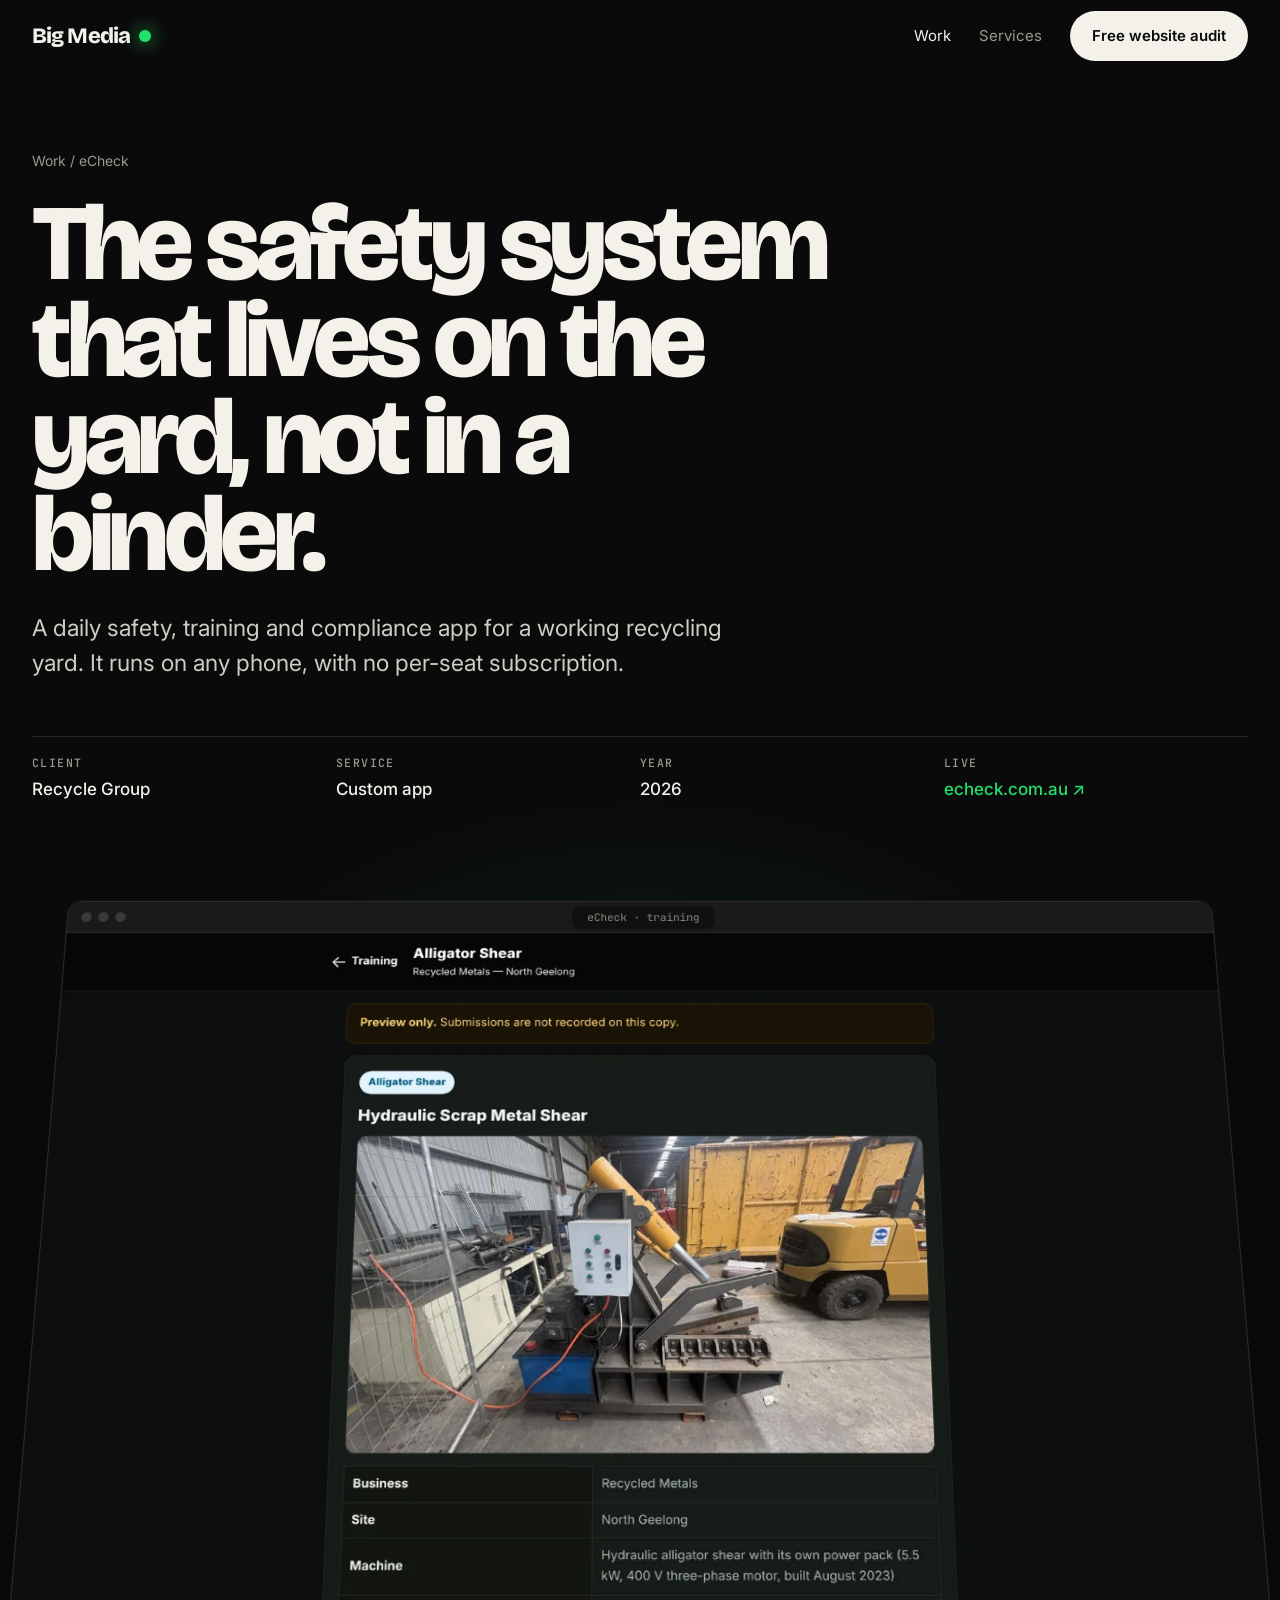
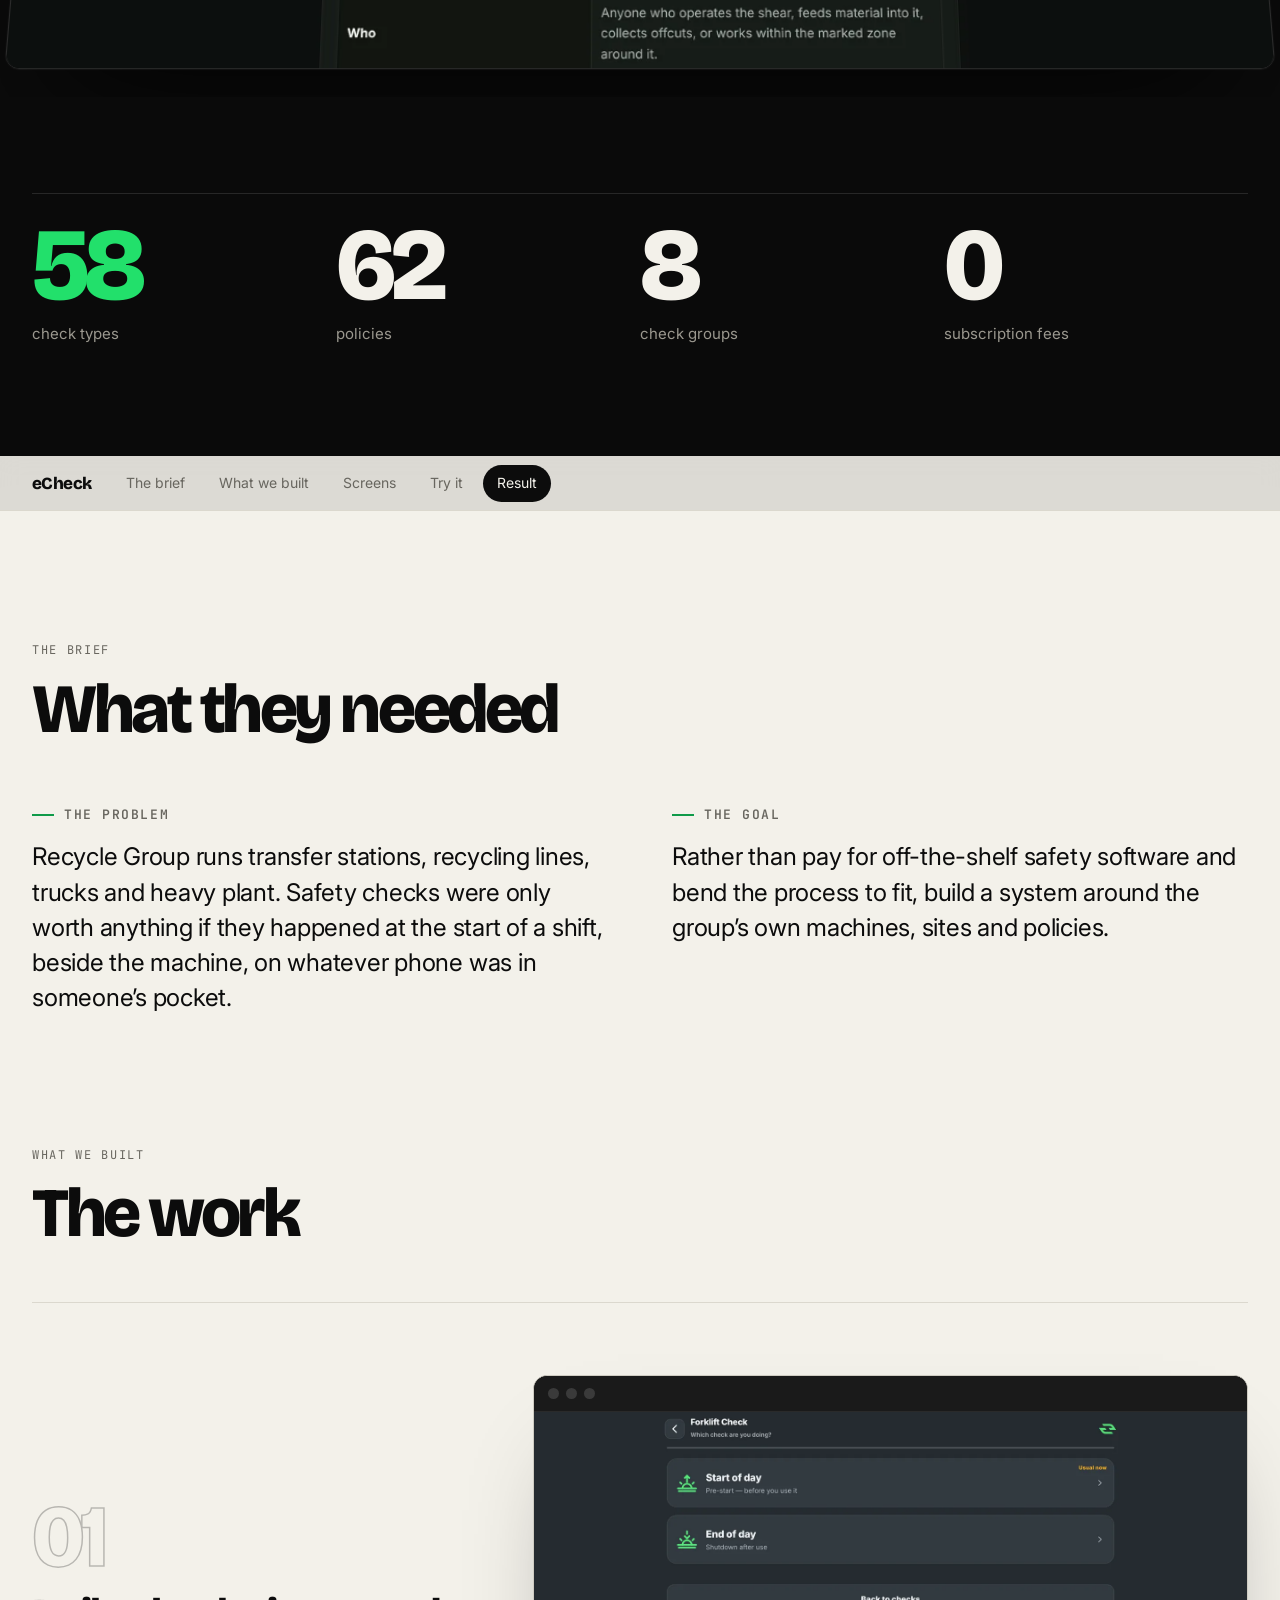
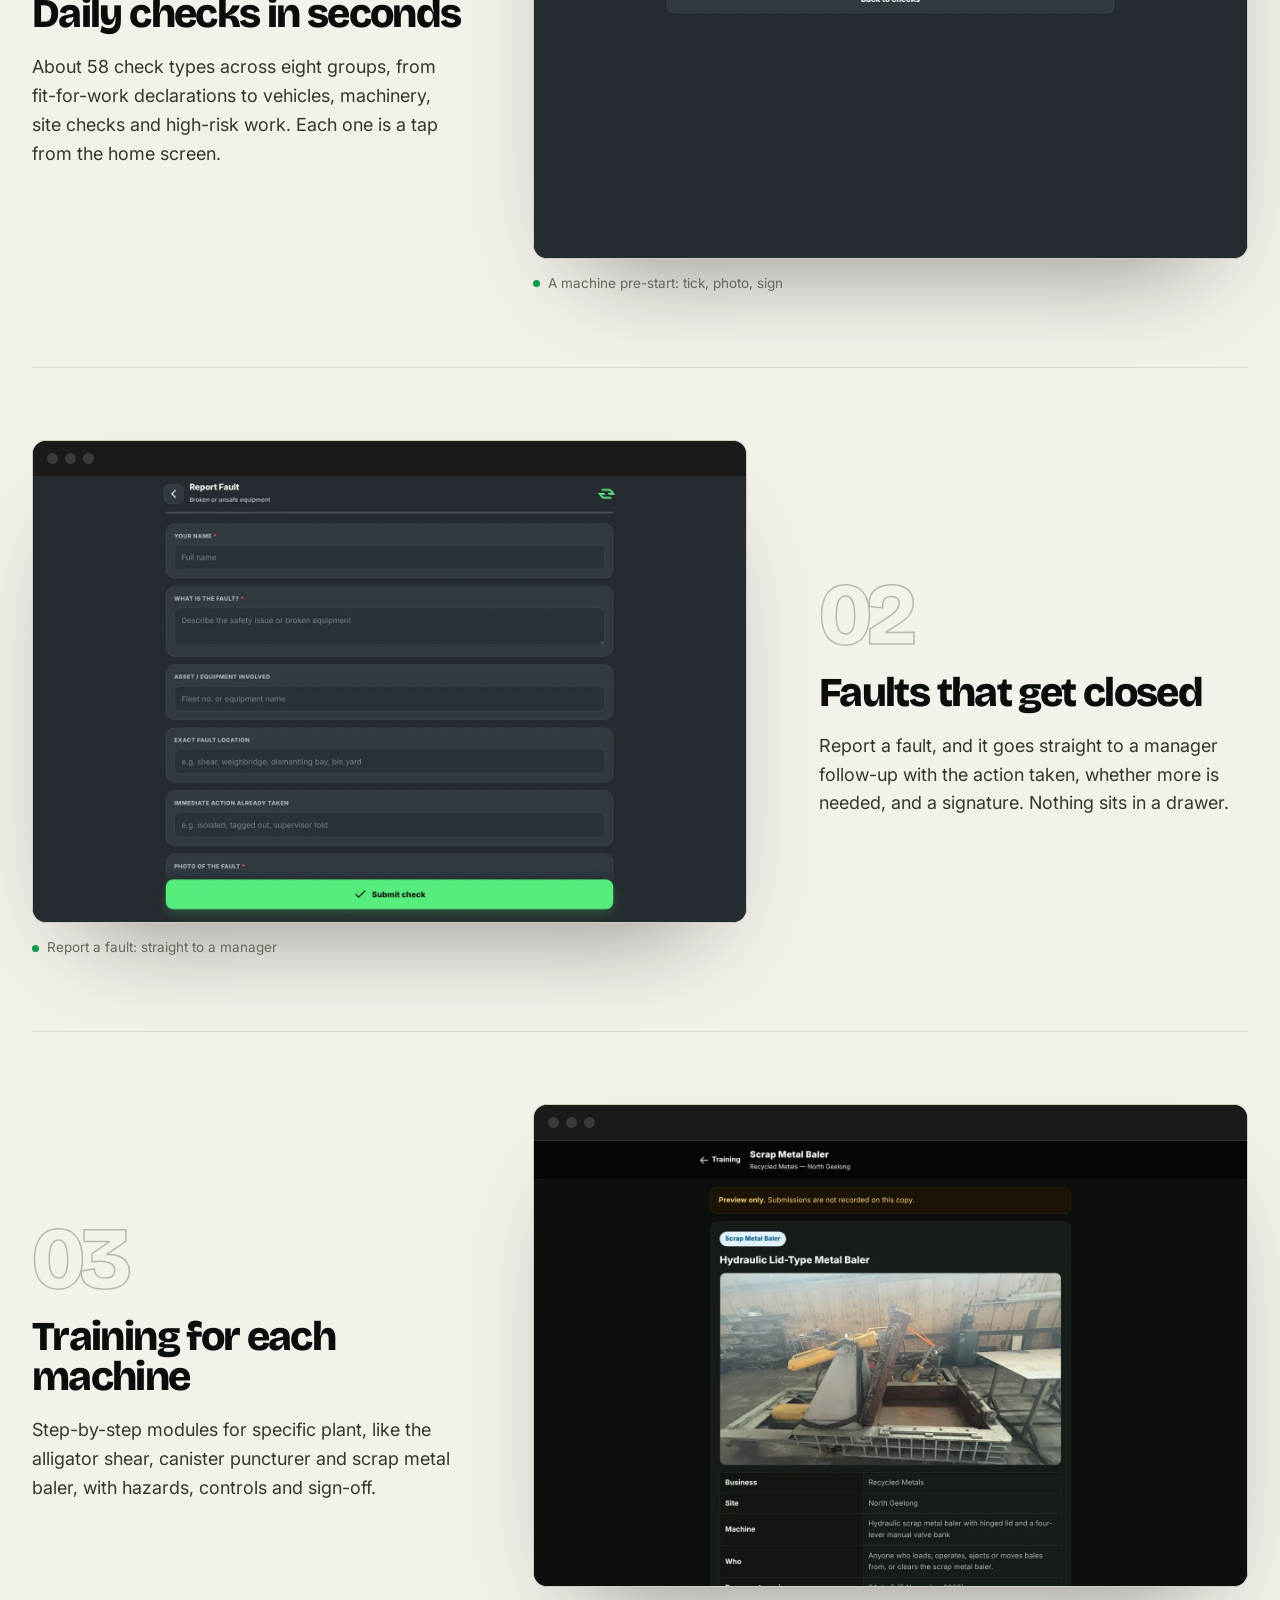
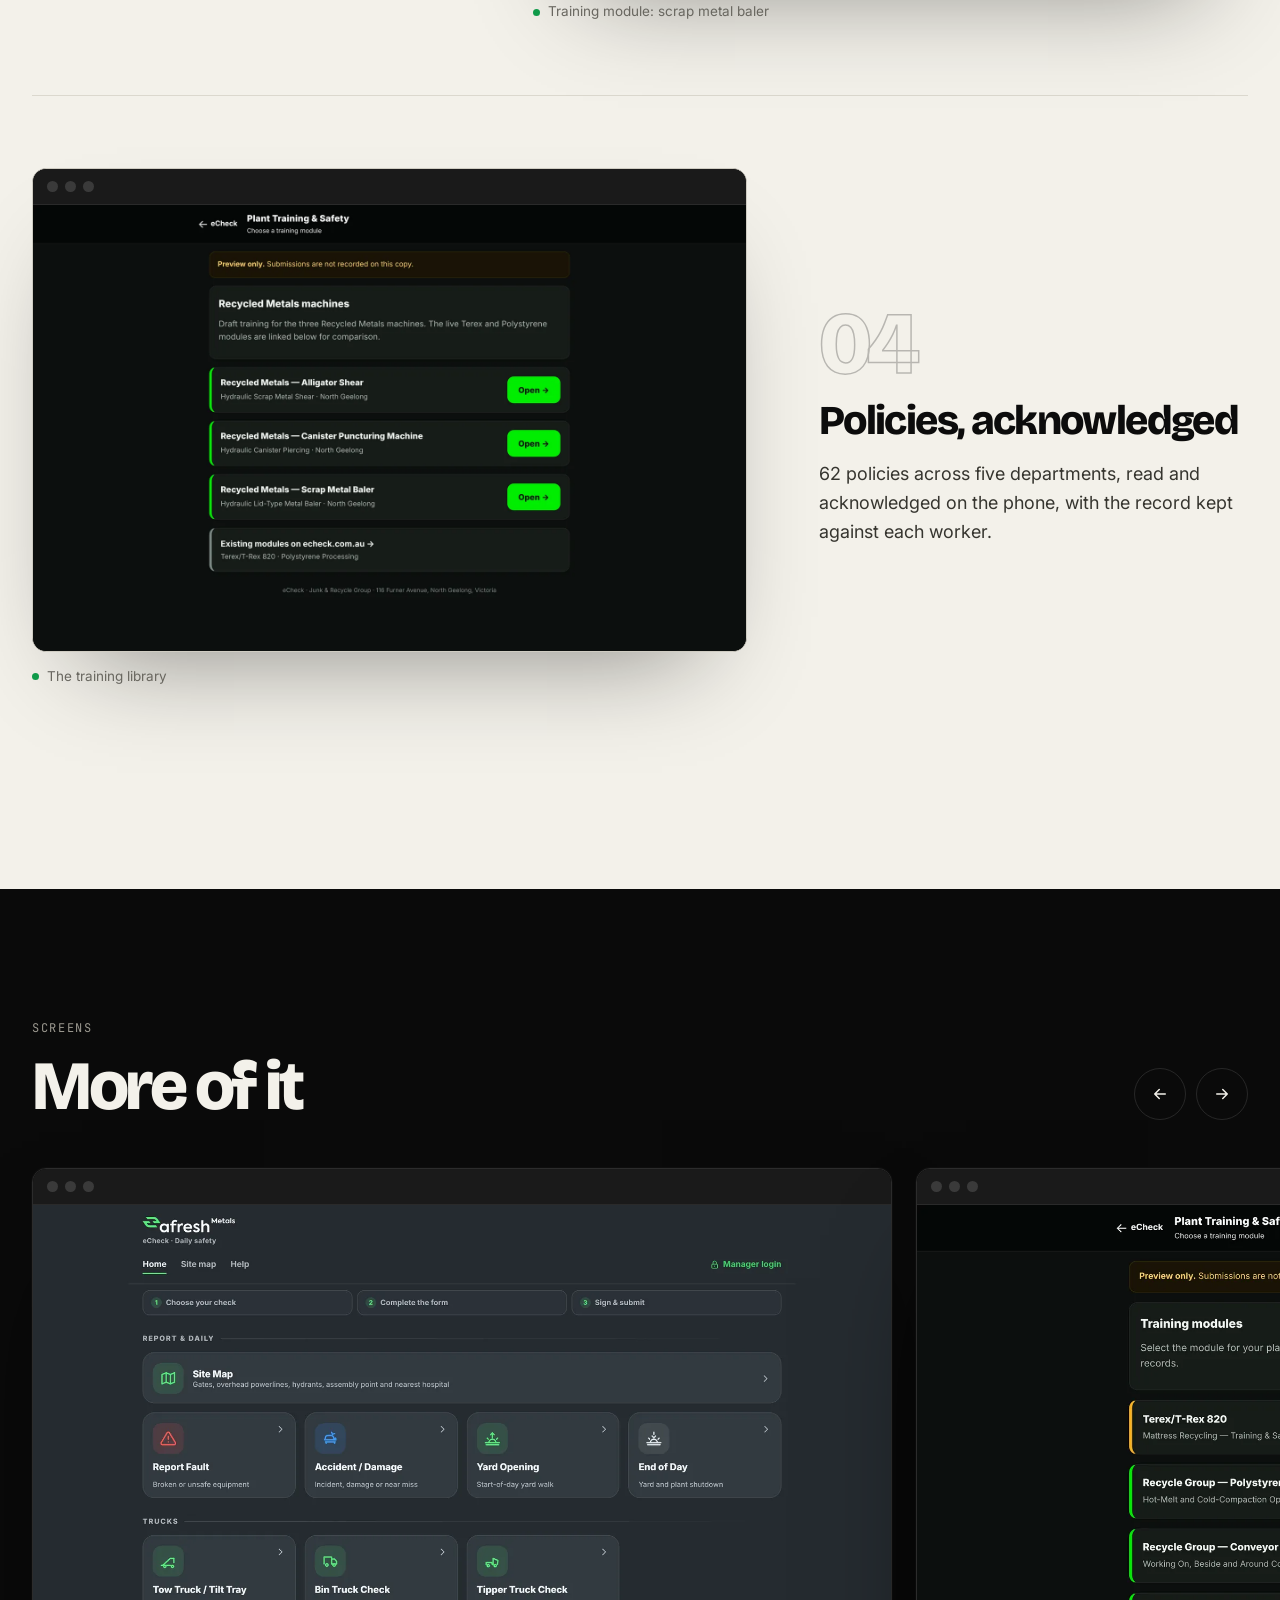
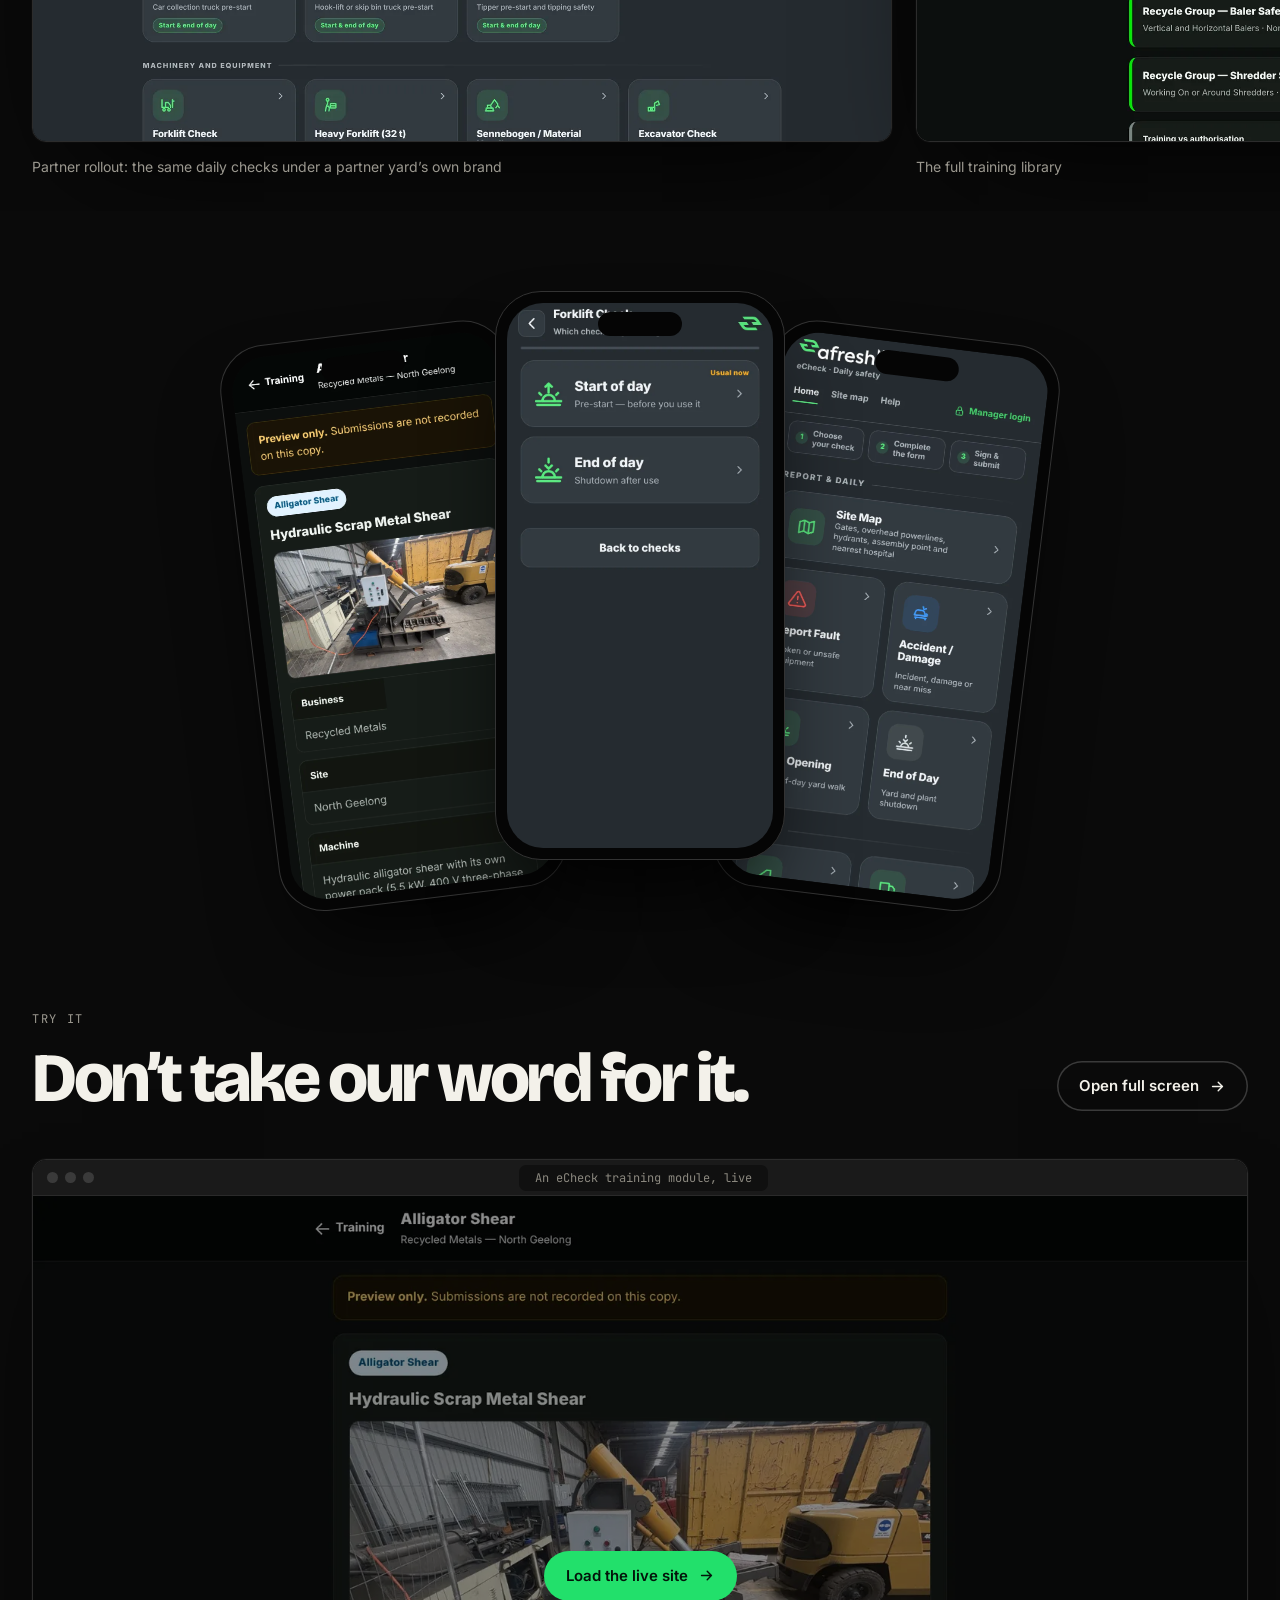
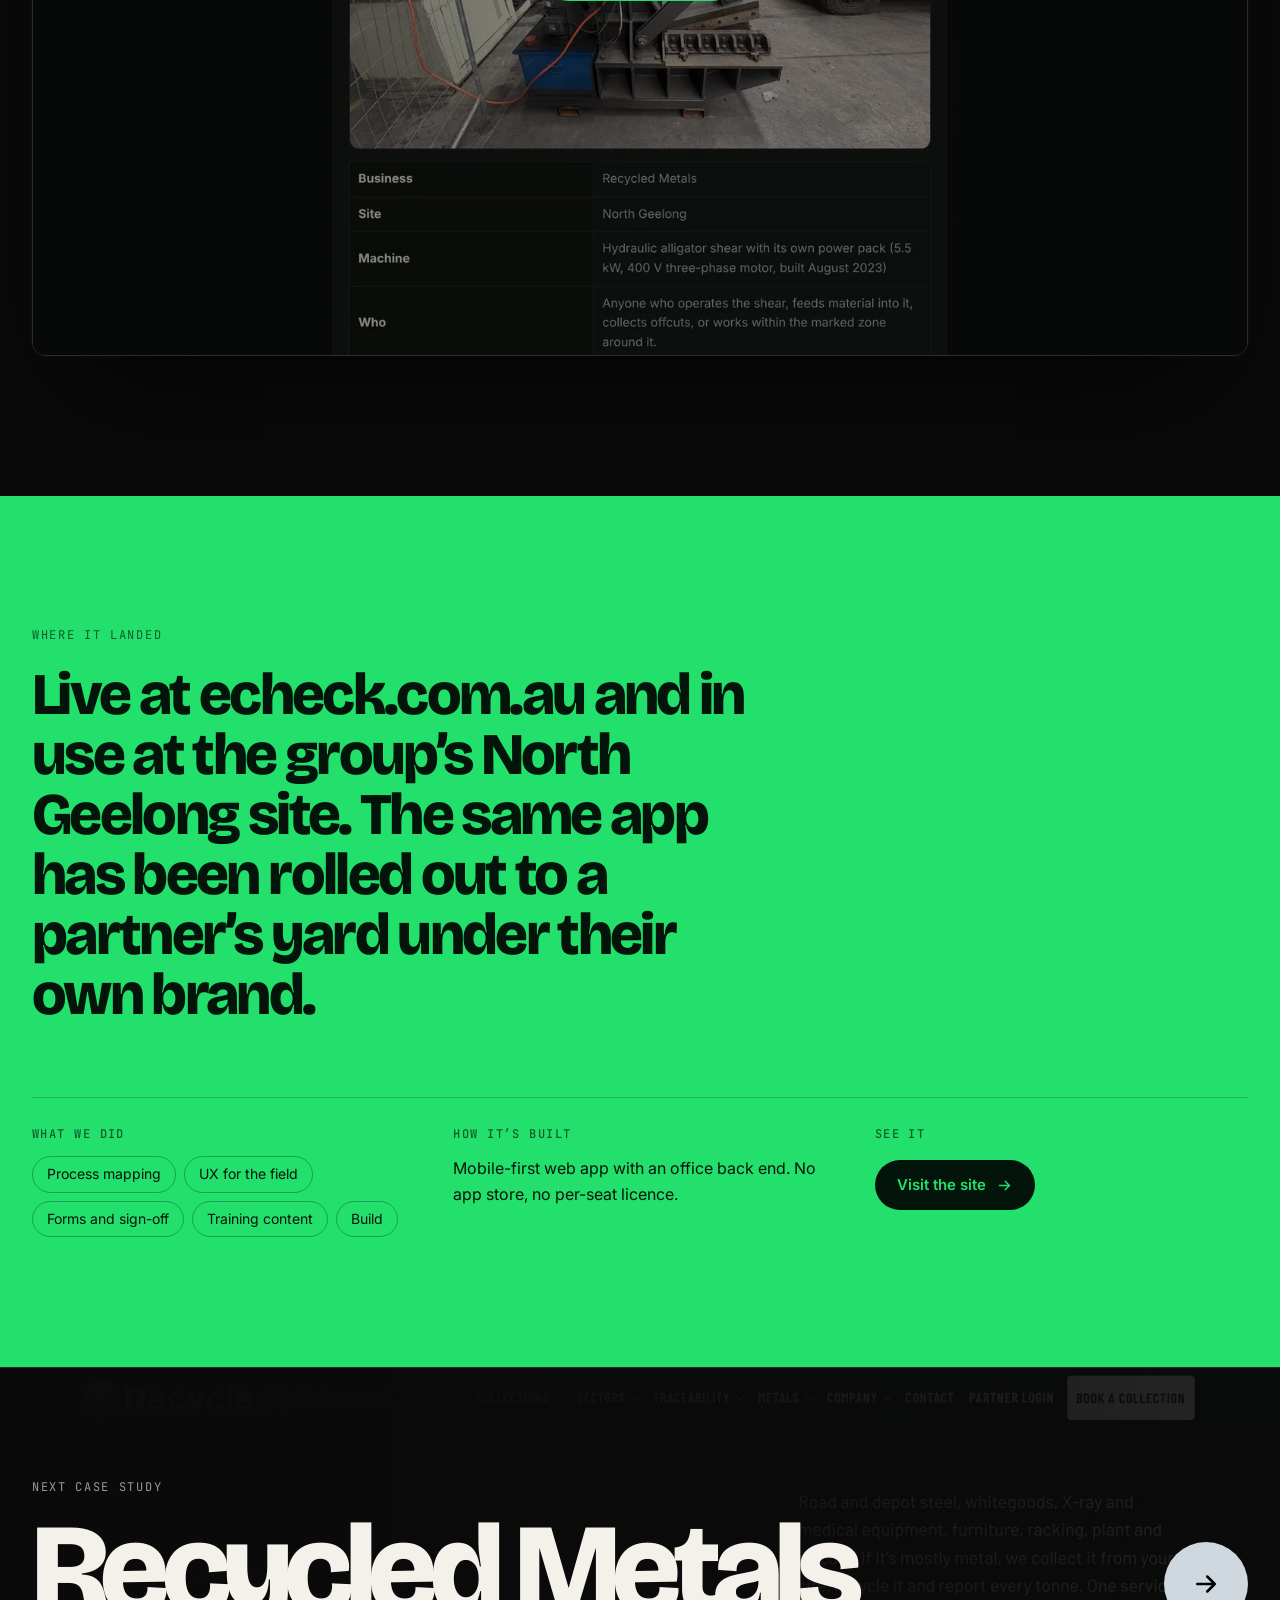
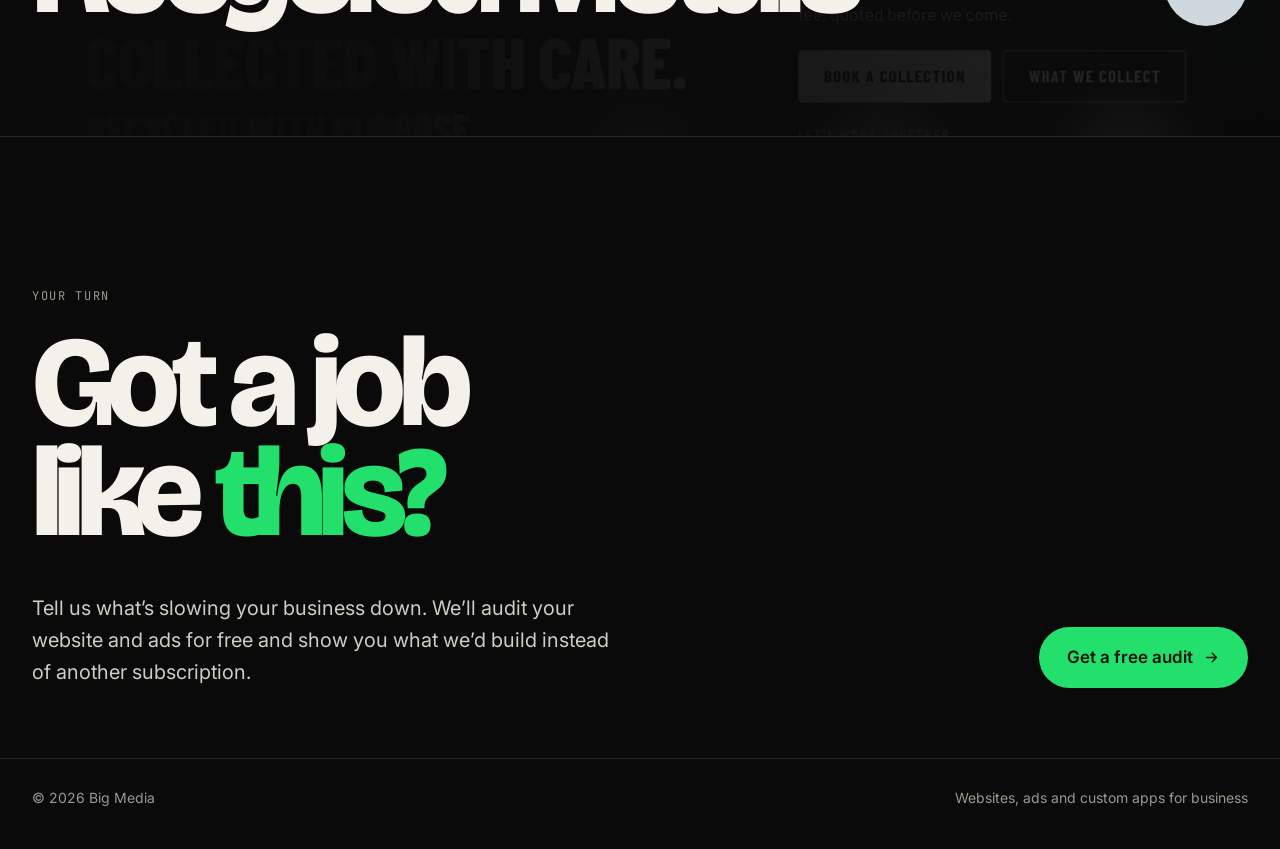
==== echeck/index.html @ c3345594 "Big Media case studies: work index and six case studies Co-Authored-By: Claude Opus 5.5 <noreply@ant" ====
<!doctype html>
<html lang="en-AU"><head>
<meta charset="utf-8"><meta name="viewport" content="width=device-width,initial-scale=1">
<title>eCheck: Safety &amp; compliance app | Big Media</title><meta name="description" content="A daily safety, training and compliance app for a working recycling yard. It runs on any phone, with no per-seat subscription.">
<meta property="og:title" content="eCheck: Safety &amp; compliance app | Big Media"><meta property="og:description" content="A daily safety, training and compliance app for a working recycling yard. It runs on any phone, with no per-seat subscription."><meta name="theme-color" content="#0a0a0a">
<link rel="preconnect" href="https://fonts.googleapis.com"><link rel="preconnect" href="https://fonts.gstatic.com" crossorigin>
<link href="https://fonts.googleapis.com/css2?family=Bricolage+Grotesque:opsz,wght@12..96,700;12..96,800&family=Inter:wght@400;500;600&family=JetBrains+Mono:wght@500&display=swap" rel="stylesheet">
<link rel="stylesheet" href="../assets/site.css">
<style>:root{--a:#22e06b;--a-ink:#03140a;--a-dark:#0f9a49}</style>
</head><body>
<div class="prog" aria-hidden="true"></div>
<header class="top"><div class="wrap">
  <a class="logo" href="../">Big Media<i></i></a>
  <nav class="nav"><a class="on" href="../">Work</a><a href="../#services">Services</a><a class="btn" href="#audit">Free website audit</a></nav>
</div></header>
<main>
<section class="c-hero"><div class="wrap">
  <div class="crumb rv"><a href="../">Work</a> / eCheck</div>
  <h1 class="rv d1">The safety system that lives on the yard, not in a binder.</h1>
  <p class="c-line rv d2">A daily safety, training and compliance app for a working recycling yard. It runs on any phone, with no per-seat subscription.</p>
  <dl class="c-meta rv d3"><div><dt>Client</dt><dd>Recycle Group</dd></div><div><dt>Service</dt><dd>Custom app</dd></div><div><dt>Year</dt><dd>2026</dd></div><div><dt>Live</dt><dd><a href="https://echeck.com.au/" target="_blank" rel="noopener">echeck.com.au ↗</a></dd></div></dl>
  <div class="stagewrap"><div class="tilt"><div class="frame" data-zoom="../img/echeck-shear.webp" data-cap="eCheck" role="button" tabindex="0"><div class="bar"><i></i><i></i><i></i><em>eCheck · training</em></div><img src="../img/echeck-shear.webp" alt="eCheck" width="1600" height="1000"></div></div></div>
</div></section>
<section class="stats"><div class="wrap"><div class="g"><div class="rv"><b class="ac"><span data-n="58">58</span></b><span>check types</span></div><div class="rv"><b class=""><span data-n="62">62</span></b><span>policies</span></div><div class="rv"><b class=""><span data-n="8">8</span></b><span>check groups</span></div><div class="rv"><b class=""><span data-n="0">0</span></b><span>subscription fees</span></div></div></div></section>
<nav class="subnav" aria-label="Sections"><div class="wrap"><span class="nm">eCheck</span><a href="#brief">The brief</a><a href="#build">What we built</a><a href="#screens">Screens</a><a href="#live">Try it</a><a href="#result">Result</a></div></nav>
<div class="light">
<section class="sec" id="brief"><div class="wrap">
  <div class="k rv">The brief</div><h2 class="h2 rv d1">What they needed</h2>
  <div class="pg"><div class="rv"><h3>The problem</h3><p>Recycle Group runs transfer stations, recycling lines, trucks and heavy plant. Safety checks were only worth anything if they happened at the start of a shift, beside the machine, on whatever phone was in someone’s pocket.</p></div><div class="rv d1"><h3>The goal</h3><p>Rather than pay for off-the-shelf safety software and bend the process to fit, build a system around the group’s own machines, sites and policies.</p></div></div>
</div></section>
<section class="sec tight" id="build"><div class="wrap">
  <div class="k rv">What we built</div><h2 class="h2 rv d1" style="margin-bottom:56px">The work</h2>
  <article class="feat"><div class="ft rv"><div class="num">01</div><h3>Daily checks in seconds</h3><p>About 58 check types across eight groups, from fit-for-work declarations to vehicles, machinery, site checks and high-risk work. Each one is a tap from the home screen.</p></div>
<figure class="rv d1"><div class="frame" data-zoom="../img/echeck-form.webp" data-cap="A machine pre-start: tick, photo, sign" role="button" tabindex="0"><div class="bar"><i></i><i></i><i></i></div><img src="../img/echeck-form.webp" alt="A machine pre-start: tick, photo, sign" width="1600" height="1000" loading=lazy decoding=async></div><figcaption>A machine pre-start: tick, photo, sign</figcaption></figure></article><article class="feat"><div class="ft rv"><div class="num">02</div><h3>Faults that get closed</h3><p>Report a fault, and it goes straight to a manager follow-up with the action taken, whether more is needed, and a signature. Nothing sits in a drawer.</p></div>
<figure class="rv d1"><div class="frame" data-zoom="../img/echeck-fault.webp" data-cap="Report a fault: straight to a manager" role="button" tabindex="0"><div class="bar"><i></i><i></i><i></i></div><img src="../img/echeck-fault.webp" alt="Report a fault: straight to a manager" width="1600" height="1000" loading=lazy decoding=async></div><figcaption>Report a fault: straight to a manager</figcaption></figure></article><article class="feat"><div class="ft rv"><div class="num">03</div><h3>Training for each machine</h3><p>Step-by-step modules for specific plant, like the alligator shear, canister puncturer and scrap metal baler, with hazards, controls and sign-off.</p></div>
<figure class="rv d1"><div class="frame" data-zoom="../img/echeck-baler.webp" data-cap="Training module: scrap metal baler" role="button" tabindex="0"><div class="bar"><i></i><i></i><i></i></div><img src="../img/echeck-baler.webp" alt="Training module: scrap metal baler" width="1600" height="1000" loading=lazy decoding=async></div><figcaption>Training module: scrap metal baler</figcaption></figure></article><article class="feat"><div class="ft rv"><div class="num">04</div><h3>Policies, acknowledged</h3><p>62 policies across five departments, read and acknowledged on the phone, with the record kept against each worker.</p></div>
<figure class="rv d1"><div class="frame" data-zoom="../img/echeck-modules.webp" data-cap="The training library" role="button" tabindex="0"><div class="bar"><i></i><i></i><i></i></div><img src="../img/echeck-modules.webp" alt="The training library" width="1600" height="1000" loading=lazy decoding=async></div><figcaption>The training library</figcaption></figure></article>
</div></section>
</div>
<section class="gal" id="screens"><div class="wrap galhead"><div><div class="k rv">Screens</div><h2 class="h2 rv d1">More of it</h2></div>
<div class="arrows rv"><button type="button" data-d="-1" aria-label="Scroll back"><svg viewBox="0 0 24 24" fill="none" stroke="currentColor" stroke-width="2" stroke-linecap="round" stroke-linejoin="round"><path d="M19 12H5M11 6l-6 6 6 6"/></svg></button><button type="button" data-d="1" aria-label="Scroll forward"><svg viewBox="0 0 24 24" fill="none" stroke="currentColor" stroke-width="2" stroke-linecap="round" stroke-linejoin="round"><path d="M5 12h14M13 6l6 6-6 6"/></svg></button></div></div>
<div class="strip"><figure><div class="frame" data-zoom="../img/echeck-hero.webp" data-cap="Partner rollout: the same daily checks under a partner yard’s own brand" role="button" tabindex="0"><div class="bar"><i></i><i></i><i></i></div><img src="../img/echeck-hero.webp" alt="Partner rollout: the same daily checks under a partner yard’s own brand" width="1600" height="1000" loading=lazy decoding=async></div><figcaption>Partner rollout: the same daily checks under a partner yard’s own brand</figcaption></figure><figure><div class="frame" data-zoom="../img/echeck-training.webp" data-cap="The full training library" role="button" tabindex="0"><div class="bar"><i></i><i></i><i></i></div><img src="../img/echeck-training.webp" alt="The full training library" width="1600" height="1000" loading=lazy decoding=async></div><figcaption>The full training library</figcaption></figure></div>
<div class="wrap"><div class="phones"><div class="phone rv d0"><img src="../img/echeck-m3.webp" alt="eCheck on a phone" loading="lazy" width="390" height="800"></div><div class="phone rv d1"><img src="../img/echeck-m2.webp" alt="eCheck on a phone" loading="lazy" width="390" height="800"></div><div class="phone rv d2"><img src="../img/echeck-m1.webp" alt="eCheck on a phone" loading="lazy" width="390" height="800"></div></div></div></section>

<section class="live" id="live"><div class="wrap">
<div class="row2"><div><div class="k rv">Try it</div><h2 class="h2 rv d1">Don’t take our word for it.</h2></div>
<a class="btn line rv" href="https://rm-echeck-shear-baler-2611.netlify.app/training/alligator-shear/" target="_blank" rel="noopener">Open full screen <svg viewBox="0 0 24 24" fill="none" stroke="currentColor" stroke-width="2" stroke-linecap="round" stroke-linejoin="round"><path d="M5 12h14M13 6l6 6-6 6"/></svg></a></div>
<div class="frame rv d1"><div class="bar"><i></i><i></i><i></i><em>An eCheck training module, live</em></div>
<div class="vp" style="background-image:url(../img/echeck-shear.webp)"><iframe title="An eCheck training module, live" data-src="https://rm-echeck-shear-baler-2611.netlify.app/training/alligator-shear/" loading="lazy"></iframe>
<div class="cover"><button class="btn acc" type="button">Load the live site <svg viewBox="0 0 24 24" fill="none" stroke="currentColor" stroke-width="2" stroke-linecap="round" stroke-linejoin="round"><path d="M5 12h14M13 6l6 6-6 6"/></svg></button></div></div></div>
</div></section>
<section class="result" id="result"><div class="wrap">
  <div class="k rv">Where it landed</div>
  <p class="big rv d1">Live at echeck.com.au and in use at the group’s North Geelong site. The same app has been rolled out to a partner’s yard under their own brand.</p>
  <div class="cols rv d2"><div><h4>What we did</h4><ul><li>Process mapping</li><li>UX for the field</li><li>Forms and sign-off</li><li>Training content</li><li>Build</li></ul></div>
  <div><h4>How it’s built</h4><p>Mobile-first web app with an office back end. No app store, no per-seat licence.</p></div><div><h4>See it</h4><a class="btn" href="https://echeck.com.au/" target="_blank" rel="noopener">Visit the site <svg viewBox="0 0 24 24" fill="none" stroke="currentColor" stroke-width="2" stroke-linecap="round" stroke-linejoin="round"><path d="M5 12h14M13 6l6 6-6 6"/></svg></a></div></div>
</div></section>
<a class="next" href="../recycled-metals/" style="--na:#cfd8df"><img src="../img/metals-hero.webp" alt="" loading="lazy">
<div class="wrap"><div><div class="k">Next case study</div><strong>Recycled Metals</strong></div><span class="ar"><svg viewBox="0 0 24 24" fill="none" stroke="currentColor" stroke-width="2" stroke-linecap="round" stroke-linejoin="round"><path d="M5 12h14M13 6l6 6-6 6"/></svg></span></div></a>
</main><section class="cta" id="audit"><div class="wrap">
  <div class="k rv">Your turn</div>
  <h2 class="rv d1">Got a job<br>like <em>this?</em></h2>
  <div class="row3 rv d2"><p>Tell us what’s slowing your business down. We’ll audit your website and ads for free and show you what we’d build instead of another subscription.</p>
  <a class="btn acc" href="#contact">Get a free audit <svg viewBox="0 0 24 24" fill="none" stroke="currentColor" stroke-width="2" stroke-linecap="round" stroke-linejoin="round"><path d="M5 12h14M13 6l6 6-6 6"/></svg></a></div>
</div></section>
<footer class="foot"><div class="wrap"><span>© 2026 Big Media</span><span>Websites, ads and custom apps for business</span></div></footer>
<div class="lb" role="dialog" aria-modal="true" aria-label="Screenshot"><img alt=""><div class="cap"></div><button class="x" aria-label="Close"><svg viewBox="0 0 24 24" fill="none" stroke="currentColor" stroke-width="2" stroke-linecap="round"><path d="M6 6l12 12M18 6L6 18"/></svg></button><button class="pv" aria-label="Previous"><svg viewBox="0 0 24 24" fill="none" stroke="currentColor" stroke-width="2" stroke-linecap="round" stroke-linejoin="round"><path d="M19 12H5M11 6l-6 6 6 6"/></svg></button><button class="nx" aria-label="Next"><svg viewBox="0 0 24 24" fill="none" stroke="currentColor" stroke-width="2" stroke-linecap="round" stroke-linejoin="round"><path d="M5 12h14M13 6l6 6-6 6"/></svg></button></div>
<script src="../assets/site.js" defer></script>
</body></html>
---- assets/site.css ----
/* Big Media: case studies. Brand tokens up top; each case study sets --a (its accent) and --a-ink. */
:root{
  --black:#0a0a0a; --char:#121212; --char2:#191919; --line-d:#272727; --white:#f3f1ea; --muted-d:#9b988f;
  --paper:#f3f1ea; --paper2:#fbfaf6; --ink:#0c0c0c; --ink2:#36352f; --muted:#68665f; --line:#dbd8ce;
  --a:#f3f1ea; --a-ink:#0a0a0a;
  --display:"Bricolage Grotesque","Inter",system-ui,sans-serif; --body:"Inter",system-ui,sans-serif; --mono:"JetBrains Mono",ui-monospace,monospace;
  --wrap:1320px; --r:20px; --ease:cubic-bezier(.2,.7,.1,1);
}
*{box-sizing:border-box}
html{-webkit-text-size-adjust:100%;scroll-behavior:smooth}
body{margin:0;background:var(--black);color:var(--white);font:17px/1.6 var(--body);-webkit-font-smoothing:antialiased;overflow-x:hidden}
img{display:block;max-width:100%;height:auto}
a{color:inherit}
button{font:inherit;color:inherit;cursor:pointer}
::selection{background:var(--a);color:var(--a-ink)}
:focus-visible{outline:2px solid var(--a);outline-offset:3px;border-radius:4px}
.wrap{max-width:var(--wrap);margin:0 auto;padding:0 32px}
@media(max-width:700px){.wrap{padding:0 16px}}
.mono{font-family:var(--mono)}
.k{font-family:var(--mono);font-size:12px;letter-spacing:.14em;text-transform:uppercase;color:var(--muted-d)}
.light .k{color:var(--muted)}
.k b{color:var(--a);font-weight:500}
.light{background:var(--paper);color:var(--ink)}

/* reveal */
.rv{opacity:0;transform:translateY(28px);transition:opacity .9s var(--ease),transform .9s var(--ease)}
.rv.in{opacity:1;transform:none}
.rv.d1{transition-delay:.08s}.rv.d2{transition-delay:.16s}.rv.d3{transition-delay:.24s}
@media(prefers-reduced-motion:reduce){.rv{opacity:1;transform:none;transition:none}html{scroll-behavior:auto}}

/* header */
.top{position:fixed;inset:0 0 auto 0;z-index:40;transition:background .3s,border-color .3s;border-bottom:1px solid transparent}
.top.solid{background:rgba(10,10,10,.82);backdrop-filter:blur(14px);border-color:var(--line-d)}
.top .wrap{display:flex;align-items:center;gap:28px;height:72px}
.logo{font:800 22px/1 var(--display);letter-spacing:-.04em;text-decoration:none;display:flex;align-items:center;gap:9px}
.logo i{width:12px;height:12px;border-radius:50%;background:var(--a);box-shadow:0 0 18px var(--a)}
.nav{margin-left:auto;display:flex;gap:28px;align-items:center;font-size:15px}
.nav a{text-decoration:none;color:var(--muted-d);transition:color .2s}
.nav a:hover,.nav a.on{color:var(--white)}
.btn{display:inline-flex;align-items:center;gap:10px;background:var(--white);color:var(--black)!important;text-decoration:none;font-weight:600;font-size:15px;padding:13px 22px;border-radius:999px;white-space:nowrap;transition:transform .25s var(--ease),background .25s;border:0}
.btn:hover{transform:translateY(-2px)}
.btn svg{width:17px;height:17px;transition:transform .25s var(--ease)}
.btn:hover svg{transform:translateX(3px)}
.btn.acc{background:var(--a);color:var(--a-ink)!important}
.btn.line{background:transparent;color:var(--white)!important;box-shadow:inset 0 0 0 1.5px #3a3a3a}
.light .btn.line{color:var(--ink)!important;box-shadow:inset 0 0 0 1.5px var(--ink)}
@media(max-width:760px){.nav a:not(.btn){display:none}.nav .btn{padding:10px 16px;font-size:14px}}
.prog{position:fixed;left:0;top:0;height:3px;width:0;background:var(--a);z-index:50;box-shadow:0 0 12px var(--a)}

/* ============ INDEX ============ */
.ix-hero{padding:170px 0 60px;position:relative;overflow:hidden}
.ix-hero::before{content:"";position:absolute;inset:-20% -10% auto auto;width:900px;height:900px;background:radial-gradient(closest-side,rgba(255,255,255,.07),transparent);pointer-events:none}
.ix-hero h1{font:800 clamp(64px,13vw,210px)/.86 var(--display);letter-spacing:-.055em;margin:26px 0 0}
.ix-hero h1 span{display:block}
.ix-hero h1 em{font-style:normal;color:transparent;-webkit-text-stroke:2px var(--white)}
.ix-sub{display:grid;grid-template-columns:1.1fr 1fr;gap:48px;align-items:end;margin-top:56px}
.ix-sub p{font-size:22px;line-height:1.5;color:#cfccc3;margin:0;max-width:560px}
.agg{display:grid;grid-template-columns:repeat(4,1fr);gap:0;border-top:1px solid var(--line-d)}
.agg div{padding:18px 12px 0 0}
.agg b{display:block;font:800 clamp(34px,4vw,56px)/1 var(--display);letter-spacing:-.04em}
.agg span{font-size:13px;color:var(--muted-d)}
@media(max-width:900px){.ix-sub{grid-template-columns:1fr}.agg{grid-template-columns:1fr 1fr}.agg div{padding-bottom:14px}}

.marq{border-block:1px solid var(--line-d);overflow:hidden;padding:22px 0;margin-top:72px}
.marq .tr{display:flex;gap:56px;width:max-content;animation:mq 38s linear infinite}
.marq span{font:800 clamp(30px,4vw,56px)/1 var(--display);letter-spacing:-.04em;white-space:nowrap;display:flex;align-items:center;gap:56px}
.marq span::after{content:"";width:14px;height:14px;border-radius:50%;background:currentColor;opacity:.5}
@keyframes mq{to{transform:translateX(-50%)}}
@media(prefers-reduced-motion:reduce){.marq .tr{animation:none}}

.filters{display:flex;gap:10px;flex-wrap:wrap;padding:72px 0 24px;align-items:center}
.filters .k{margin-right:8px}
.chip{background:transparent;border:1px solid var(--line-d);color:var(--muted-d);border-radius:999px;padding:9px 18px;font-size:14px;transition:all .2s}
.chip:hover{color:var(--white);border-color:#444}
.chip[aria-pressed=true]{background:var(--white);color:var(--black);border-color:var(--white)}

.rows{border-top:1px solid var(--line-d);margin-bottom:120px}
.row{display:grid;grid-template-columns:70px 1.4fr 1fr 1fr 48px;gap:24px;align-items:center;padding:34px 0;border-bottom:1px solid var(--line-d);text-decoration:none;position:relative;transition:padding .4s var(--ease)}
.row .n{font:500 13px var(--mono);color:var(--muted-d)}
.row h2{font:800 clamp(38px,5.6vw,84px)/.95 var(--display);letter-spacing:-.045em;margin:0;transition:color .3s,transform .4s var(--ease)}
.row .sv{font-size:15px;color:#cfccc3}
.row .kk{font-size:14px;color:var(--muted-d)}
.row .ar{width:48px;height:48px;border-radius:50%;border:1px solid var(--line-d);display:grid;place-items:center;transition:all .3s var(--ease)}
.row .ar svg{width:18px;height:18px}
.row:hover h2{color:var(--c);transform:translateX(12px)}
.row:hover .ar{background:var(--c);border-color:var(--c);color:#000;transform:rotate(-45deg)}
.row .th{display:none}
.row.hide{display:none}
@media(max-width:900px){.row{grid-template-columns:1fr 48px;gap:10px 16px;padding:26px 0}.row .n{grid-column:1/-1}.row .sv,.row .kk{grid-column:1}.row .ar{display:none}
  .row .th{display:block;grid-column:1/-1;order:-1;border-radius:14px;overflow:hidden;aspect-ratio:16/10;background:var(--char)}.row .th img{width:100%;height:100%;object-fit:cover;object-position:top}}
.peek{position:fixed;left:0;top:0;width:440px;aspect-ratio:16/10;border-radius:14px;overflow:hidden;pointer-events:none;z-index:30;opacity:0;transform:translate(-50%,-50%) scale(.85) rotate(-2deg);transition:opacity .25s,transform .35s var(--ease);box-shadow:0 40px 80px -20px rgba(0,0,0,.8);border:1px solid #333}
.peek.on{opacity:1;transform:translate(-50%,-50%) scale(1) rotate(-2deg)}
.peek img{width:100%;height:100%;object-fit:cover;object-position:top}
@media(hover:none),(max-width:900px){.peek{display:none}}

/* ============ CASE ============ */
.c-hero{padding:150px 0 0;position:relative;overflow:hidden}
.c-hero::before{content:"";position:absolute;left:50%;top:38%;width:1400px;height:1000px;transform:translateX(-50%);background:radial-gradient(closest-side,color-mix(in srgb,var(--a) 26%,transparent),transparent 70%);pointer-events:none;opacity:.55}
.crumb{font-size:14px;color:var(--muted-d);position:relative}
.crumb a{text-decoration:none} .crumb a:hover{color:var(--white)}
.c-hero h1{font:800 clamp(48px,8.4vw,132px)/.9 var(--display);letter-spacing:-.05em;margin:24px 0 28px;max-width:13ch;position:relative}
.c-line{font-size:clamp(19px,1.8vw,23px);line-height:1.5;color:#cfccc3;max-width:720px;margin:0;position:relative}
.c-meta{display:grid;grid-template-columns:repeat(4,1fr);margin-top:56px;border-top:1px solid var(--line-d);position:relative}
.c-meta div{padding:18px 16px 0 0}
.c-meta dt{font:500 11.5px var(--mono);letter-spacing:.12em;text-transform:uppercase;color:var(--muted-d)}
.c-meta dd{margin:6px 0 0;font-weight:500}
.c-meta a{color:var(--a);text-decoration:none} .c-meta a:hover{text-decoration:underline}
@media(max-width:760px){.c-meta{grid-template-columns:1fr 1fr}}
.stagewrap{perspective:1800px;padding:80px 0 0;position:relative}
.tilt{transform-origin:50% 0;transform:rotateX(14deg) scale(.94);transition:transform .2s linear;will-change:transform}
@media(prefers-reduced-motion:reduce){.tilt{transform:none!important}}

.frame{border-radius:14px;overflow:hidden;background:#000;border:1px solid #2c2c2c;box-shadow:0 60px 120px -50px rgba(0,0,0,.95),0 0 0 1px rgba(255,255,255,.02)}
.frame .bar{height:36px;background:#1a1a1a;display:flex;align-items:center;gap:7px;padding:0 14px;border-bottom:1px solid #2a2a2a}
.frame .bar i{width:11px;height:11px;border-radius:50%;background:#3a3a3a}
.frame .bar em{margin:0 auto;font:12px var(--mono);color:#8b887f;font-style:normal;background:#101010;border-radius:7px;padding:5px 16px;transform:translateX(-24px)}
@media(max-width:640px){.frame .bar em{display:none}.frame .bar{height:26px}.frame .bar i{width:8px;height:8px}}
.light .frame{border-color:#cfccc2;box-shadow:0 50px 100px -50px rgba(0,0,0,.45)}

.stats{padding:96px 0 110px}
.stats .g{display:grid;grid-template-columns:repeat(4,1fr)}
.stats .g div{padding:26px 24px 0 0;border-top:1px solid var(--line-d)}
.stats b{display:block;font:800 clamp(56px,8vw,128px)/.9 var(--display);letter-spacing:-.06em;color:var(--white)}
.stats b.ac{color:var(--a)}
.stats .g>div>span{font-size:15px;color:var(--muted-d);display:block;margin-top:10px}
@media(max-width:760px){.stats .g{grid-template-columns:1fr 1fr;row-gap:26px}.stats{padding:64px 0 72px}}

.subnav{position:sticky;top:72px;z-index:20;background:rgba(243,241,234,.9);backdrop-filter:blur(12px);border-bottom:1px solid var(--line)}
.subnav .wrap{display:flex;gap:6px;overflow-x:auto;scrollbar-width:none;height:54px;align-items:center}
.subnav .wrap::-webkit-scrollbar{display:none}
.subnav a{font-size:14px;color:var(--muted);text-decoration:none;padding:7px 14px;border-radius:999px;white-space:nowrap;transition:all .2s}
.subnav a.on{background:var(--ink);color:var(--paper)}
.subnav .nm{font:800 17px var(--display);letter-spacing:-.03em;color:var(--ink);margin-right:14px;white-space:nowrap}

.sec{padding:130px 0}
.sec.tight{padding-top:0}
@media(max-width:760px){.sec{padding:80px 0}}
.h2{font:800 clamp(40px,5.4vw,80px)/.95 var(--display);letter-spacing:-.05em;margin:16px 0 0}
.pg{display:grid;grid-template-columns:repeat(2,1fr);gap:64px;margin-top:64px}
.pg h3{font:600 13px var(--mono);letter-spacing:.12em;text-transform:uppercase;color:var(--muted);margin:0 0 16px;display:flex;align-items:center;gap:10px}
.pg h3::before{content:"";width:22px;height:2px;background:var(--a-dark,var(--ink))}
.pg p{font-size:clamp(20px,1.9vw,26px);line-height:1.45;margin:0;color:var(--ink);letter-spacing:-.01em}
@media(max-width:860px){.pg{grid-template-columns:1fr;gap:36px;margin-top:40px}}

.feat{display:grid;grid-template-columns:.9fr 1.5fr;gap:72px;align-items:center;padding:72px 0;border-top:1px solid var(--line)}
.feat:nth-child(even){grid-template-columns:1.5fr .9fr}
.feat:nth-child(even) .ft{order:2}
.feat .num{font:800 88px/.8 var(--display);letter-spacing:-.06em;color:transparent;-webkit-text-stroke:1.5px var(--ink);opacity:.25}
.feat h3{font:800 clamp(30px,3.2vw,46px)/1 var(--display);letter-spacing:-.04em;margin:22px 0 18px}
.feat p{font-size:18px;color:var(--ink2);margin:0;max-width:44ch}
.feat figcaption{font-size:13.5px;color:var(--muted);margin-top:14px;display:flex;align-items:center;gap:8px}
.feat figcaption::before{content:"";width:7px;height:7px;border-radius:50%;background:var(--a-dark,var(--ink))}
.feat figure{margin:0}
.feat .frame{cursor:zoom-in;transition:transform .5s var(--ease)}
.feat .frame:hover{transform:translateY(-6px)}
@media(max-width:900px){.feat,.feat:nth-child(even){grid-template-columns:1fr;gap:28px;padding:48px 0}.feat:nth-child(even) .ft{order:0}.feat .num{font-size:60px}}

.gal{padding:130px 0 0}
.strip{display:flex;gap:24px;overflow-x:auto;scroll-snap-type:x mandatory;padding:48px 32px 32px;scrollbar-width:thin;scrollbar-color:#333 transparent;cursor:grab}
.strip.drag{cursor:grabbing;scroll-snap-type:none}
.strip figure{flex:0 0 min(860px,82vw);scroll-snap-align:center;margin:0}
.strip figcaption{font-size:14px;color:var(--muted-d);margin-top:14px}
.strip .frame{cursor:zoom-in}
.galhead{display:flex;justify-content:space-between;align-items:end;gap:24px;flex-wrap:wrap}
.arrows{display:flex;gap:10px}
.arrows button{width:52px;height:52px;border-radius:50%;background:transparent;border:1px solid var(--line-d);display:grid;place-items:center;transition:all .2s}
.arrows button:hover{background:var(--white);color:var(--black)}
.arrows svg{width:18px;height:18px}

.phones{display:flex;justify-content:center;align-items:flex-end;gap:0;padding:90px 0 140px}
.phone{width:290px;border-radius:46px;padding:11px;background:#050505;border:1px solid #333;box-shadow:0 50px 90px -30px rgba(0,0,0,.95);position:relative}
.phone::before{content:"";position:absolute;top:20px;left:50%;width:84px;height:24px;border-radius:20px;background:#050505;transform:translateX(-50%);z-index:2}
.phone img{border-radius:36px;aspect-ratio:390/800;object-fit:cover;object-position:top;width:100%}
.phone:nth-child(1){transform:translateX(40px) rotate(-7deg) translateY(30px)}
.phone:nth-child(2){z-index:2;transform:translateY(-10px)}
.phone:nth-child(3){transform:translateX(-40px) rotate(7deg) translateY(30px)}
@media(max-width:860px){.phones{padding:56px 0 90px}.phone{width:44vw;border-radius:30px;padding:7px}.phone img{border-radius:24px}.phone::before{width:40px;height:12px;top:13px}.phone:nth-child(3){display:none}.phone:nth-child(1){transform:translateX(12px) rotate(-5deg) translateY(16px)}.phone:nth-child(2){transform:translateX(-12px)}}

.tl{padding:0 0 130px}
.tl ol{list-style:none;margin:56px 0 0;padding:0;display:grid;grid-auto-flow:column;grid-auto-columns:1fr;gap:0;position:relative}
.tl ol::before{content:"";position:absolute;left:0;right:0;top:9px;height:2px;background:var(--line-d)}
.tl li{position:relative;padding:40px 24px 0 0}
.tl li::before{content:"";position:absolute;top:2px;left:0;width:16px;height:16px;border-radius:50%;background:var(--black);border:2px solid var(--a)}
.tl li:last-child::before{background:var(--a);box-shadow:0 0 16px var(--a)}
.tl b{display:block;font:800 26px/1 var(--display);letter-spacing:-.03em}
.tl span{display:block;color:#cfccc3;font-size:15px;margin-top:10px;max-width:24ch}
@media(max-width:860px){.tl ol{grid-auto-flow:row;gap:0}.tl ol::before{left:7px;right:auto;top:0;bottom:0;width:2px;height:auto}.tl li{padding:0 0 32px 44px}.tl li::before{top:4px}}

.live{padding:0 0 140px}
.live .frame{margin-top:48px}
.live .vp{position:relative;width:100%;aspect-ratio:16/10;background:#0e0e0e center top/cover no-repeat;overflow:hidden}
.live iframe:not([src]){visibility:hidden}
.live iframe{position:absolute;left:0;top:0;width:1440px;height:900px;border:0;transform-origin:0 0;background:#fff}
.live .cover{position:absolute;inset:0;display:grid;place-items:center;background:rgba(0,0,0,.45);transition:opacity .3s}
.live .cover.off{opacity:0;pointer-events:none}
.live .row2{display:flex;justify-content:space-between;gap:16px;flex-wrap:wrap;align-items:end}
@media(max-width:700px){.live .vp{aspect-ratio:9/14}}

.result{background:var(--a);color:var(--a-ink);padding:130px 0}
.result .k{color:color-mix(in srgb,var(--a-ink) 65%,transparent)}
.result .big{font:800 clamp(34px,4.6vw,68px)/1.02 var(--display);letter-spacing:-.045em;margin:20px 0 0;max-width:20ch}
.result .cols{display:grid;grid-template-columns:repeat(3,1fr);gap:48px;margin-top:72px;border-top:1px solid color-mix(in srgb,var(--a-ink) 22%,transparent);padding-top:28px}
.result h4{font:500 12px var(--mono);letter-spacing:.12em;text-transform:uppercase;margin:0 0 14px;opacity:.65}
.result ul{list-style:none;margin:0;padding:0;display:flex;flex-wrap:wrap;gap:8px}
.result li{border:1px solid color-mix(in srgb,var(--a-ink) 30%,transparent);border-radius:999px;padding:6px 14px;font-size:14px}
.result p{margin:0;font-size:16px}
.result .btn{background:var(--a-ink);color:var(--a)!important;margin-top:4px}
@media(max-width:860px){.result{padding:80px 0}.result .cols{grid-template-columns:1fr;gap:32px;margin-top:48px}}

.next{display:block;position:relative;overflow:hidden;text-decoration:none;background:var(--black);border-top:1px solid var(--line-d)}
.next img{position:absolute;inset:0;width:100%;height:100%;object-fit:cover;object-position:top;opacity:.22;transform:scale(1.04);transition:transform 1.2s var(--ease),opacity .6s}
.next::after{content:"";position:absolute;inset:0;background:linear-gradient(90deg,rgba(10,10,10,.95) 30%,rgba(10,10,10,.4))}
.next .wrap{position:relative;z-index:1;padding-top:110px;padding-bottom:110px;display:flex;justify-content:space-between;align-items:end;gap:24px}
.next strong{display:block;font:800 clamp(60px,10vw,160px)/.86 var(--display);letter-spacing:-.06em;margin-top:18px;transition:color .4s}
.next:hover img{transform:scale(1);opacity:.4}
.next:hover strong{color:var(--na)}
.next .ar{width:84px;height:84px;border-radius:50%;background:var(--na);color:#000;display:grid;place-items:center;flex:none;transition:transform .4s var(--ease)}
.next:hover .ar{transform:rotate(-45deg)}
.next .ar svg{width:30px;height:30px}
@media(max-width:700px){.next .ar{width:56px;height:56px}.next .wrap{padding-top:72px;padding-bottom:72px}}

.cta{padding:150px 0 70px;text-align:left;border-top:1px solid var(--line-d)}
.cta h2{font:800 clamp(56px,10vw,170px)/.86 var(--display);letter-spacing:-.06em;margin:22px 0 0}
.cta h2 em{font-style:normal;color:var(--a)}
.cta .row3{display:flex;justify-content:space-between;align-items:end;gap:32px;flex-wrap:wrap;margin-top:44px}
.cta p{font-size:20px;color:#cfccc3;max-width:46ch;margin:0}
.cta .btn{font-size:17px;padding:17px 28px}
.foot{padding:0 0 40px;color:var(--muted-d);font-size:14px}
.foot .wrap{display:flex;justify-content:space-between;gap:16px;flex-wrap:wrap;border-top:1px solid var(--line-d);padding-top:28px}

/* lightbox */
.lb{position:fixed;inset:0;z-index:60;background:rgba(5,5,5,.94);display:none;align-items:center;justify-content:center;padding:4vw}
.lb.on{display:flex}
.lb img{max-width:100%;max-height:86vh;border-radius:10px;box-shadow:0 40px 100px rgba(0,0,0,.8)}
.lb .cap{position:absolute;bottom:22px;left:0;right:0;text-align:center;color:var(--muted-d);font-size:14px}
.lb button{position:absolute;background:rgba(255,255,255,.08);border:0;border-radius:50%;width:52px;height:52px;display:grid;place-items:center;color:#fff}
.lb .x{top:20px;right:20px}.lb .pv{left:20px;top:50%;transform:translateY(-50%)}.lb .nx{right:20px;top:50%;transform:translateY(-50%)}
.lb svg{width:20px;height:20px}

/* index reel */
.reel{overflow:hidden;padding:56px 0 0}
.reel .tr{display:flex;gap:22px;width:max-content;animation:mq 70s linear infinite reverse}
.reel img{width:520px;aspect-ratio:16/10;object-fit:cover;object-position:top;border-radius:14px;border:1px solid #262626}
@media(max-width:700px){.reel img{width:300px}}
@media(prefers-reduced-motion:reduce){.reel .tr{animation:none}}
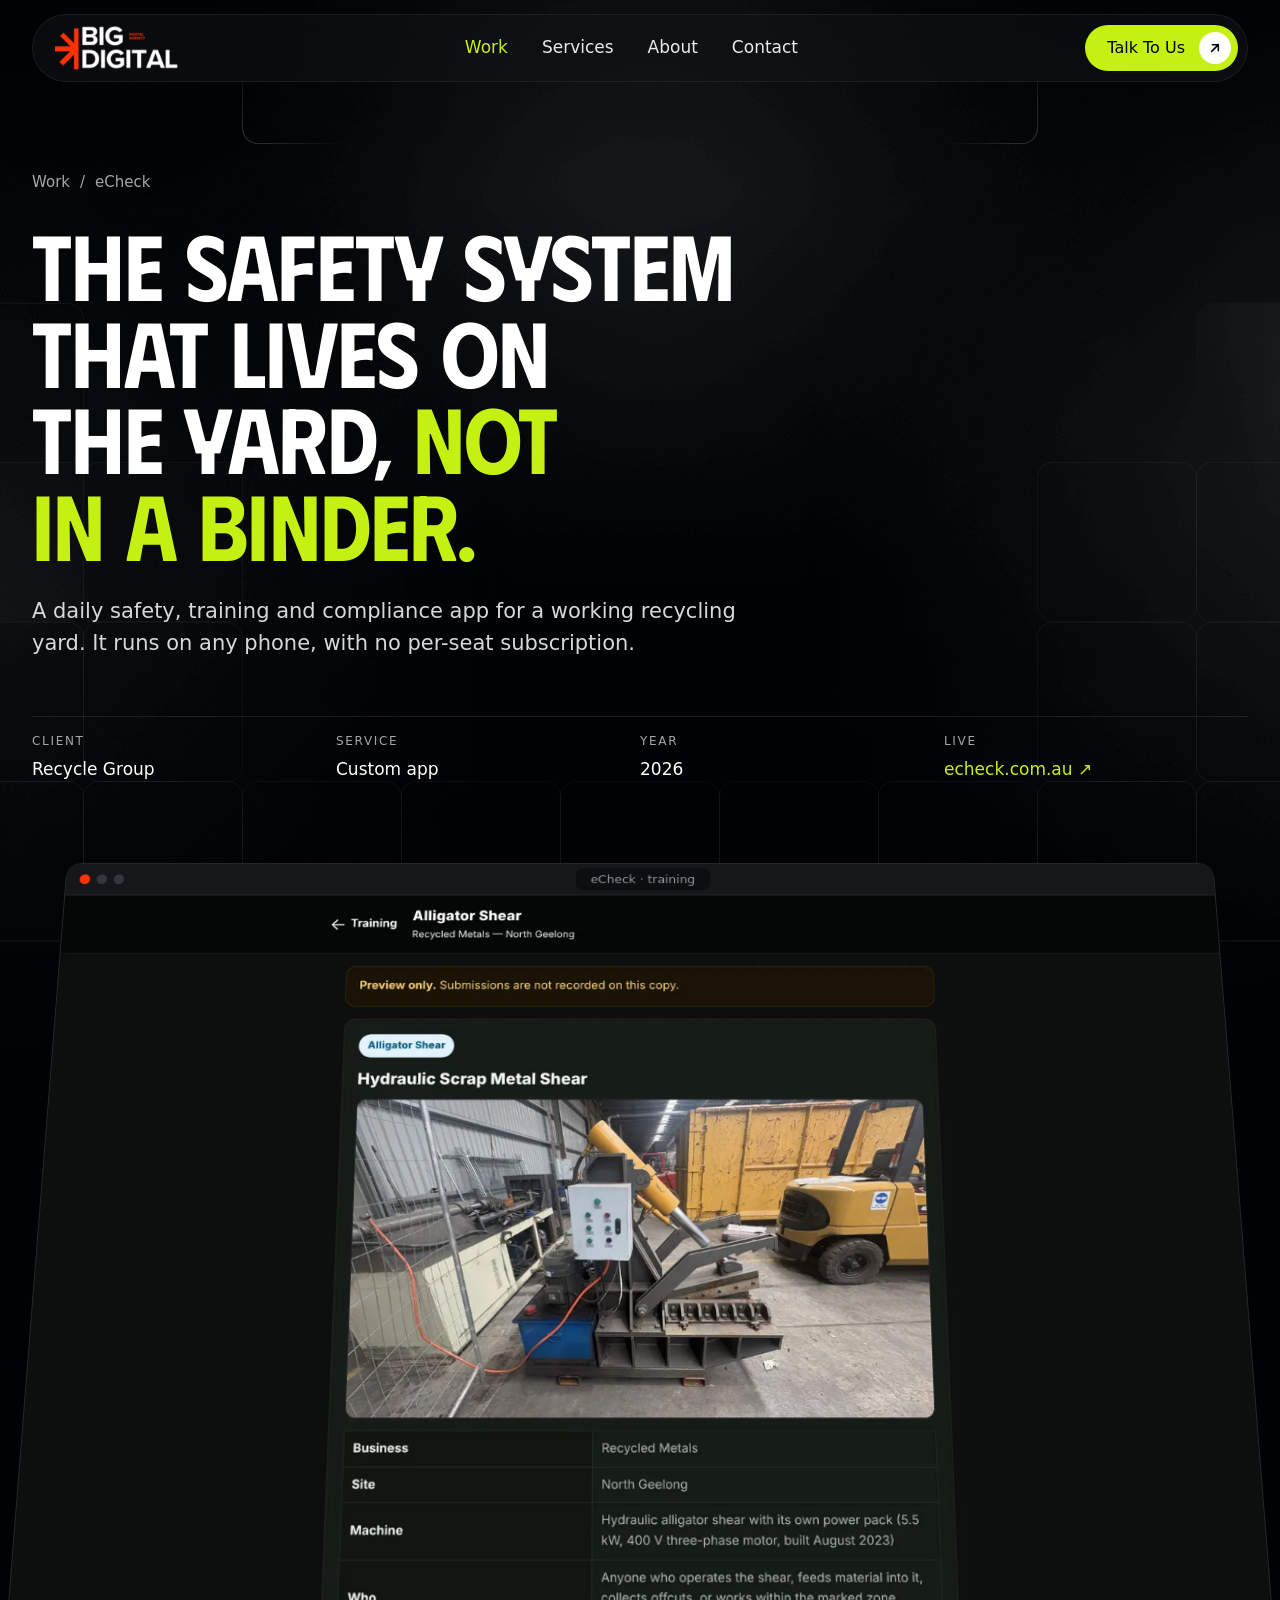
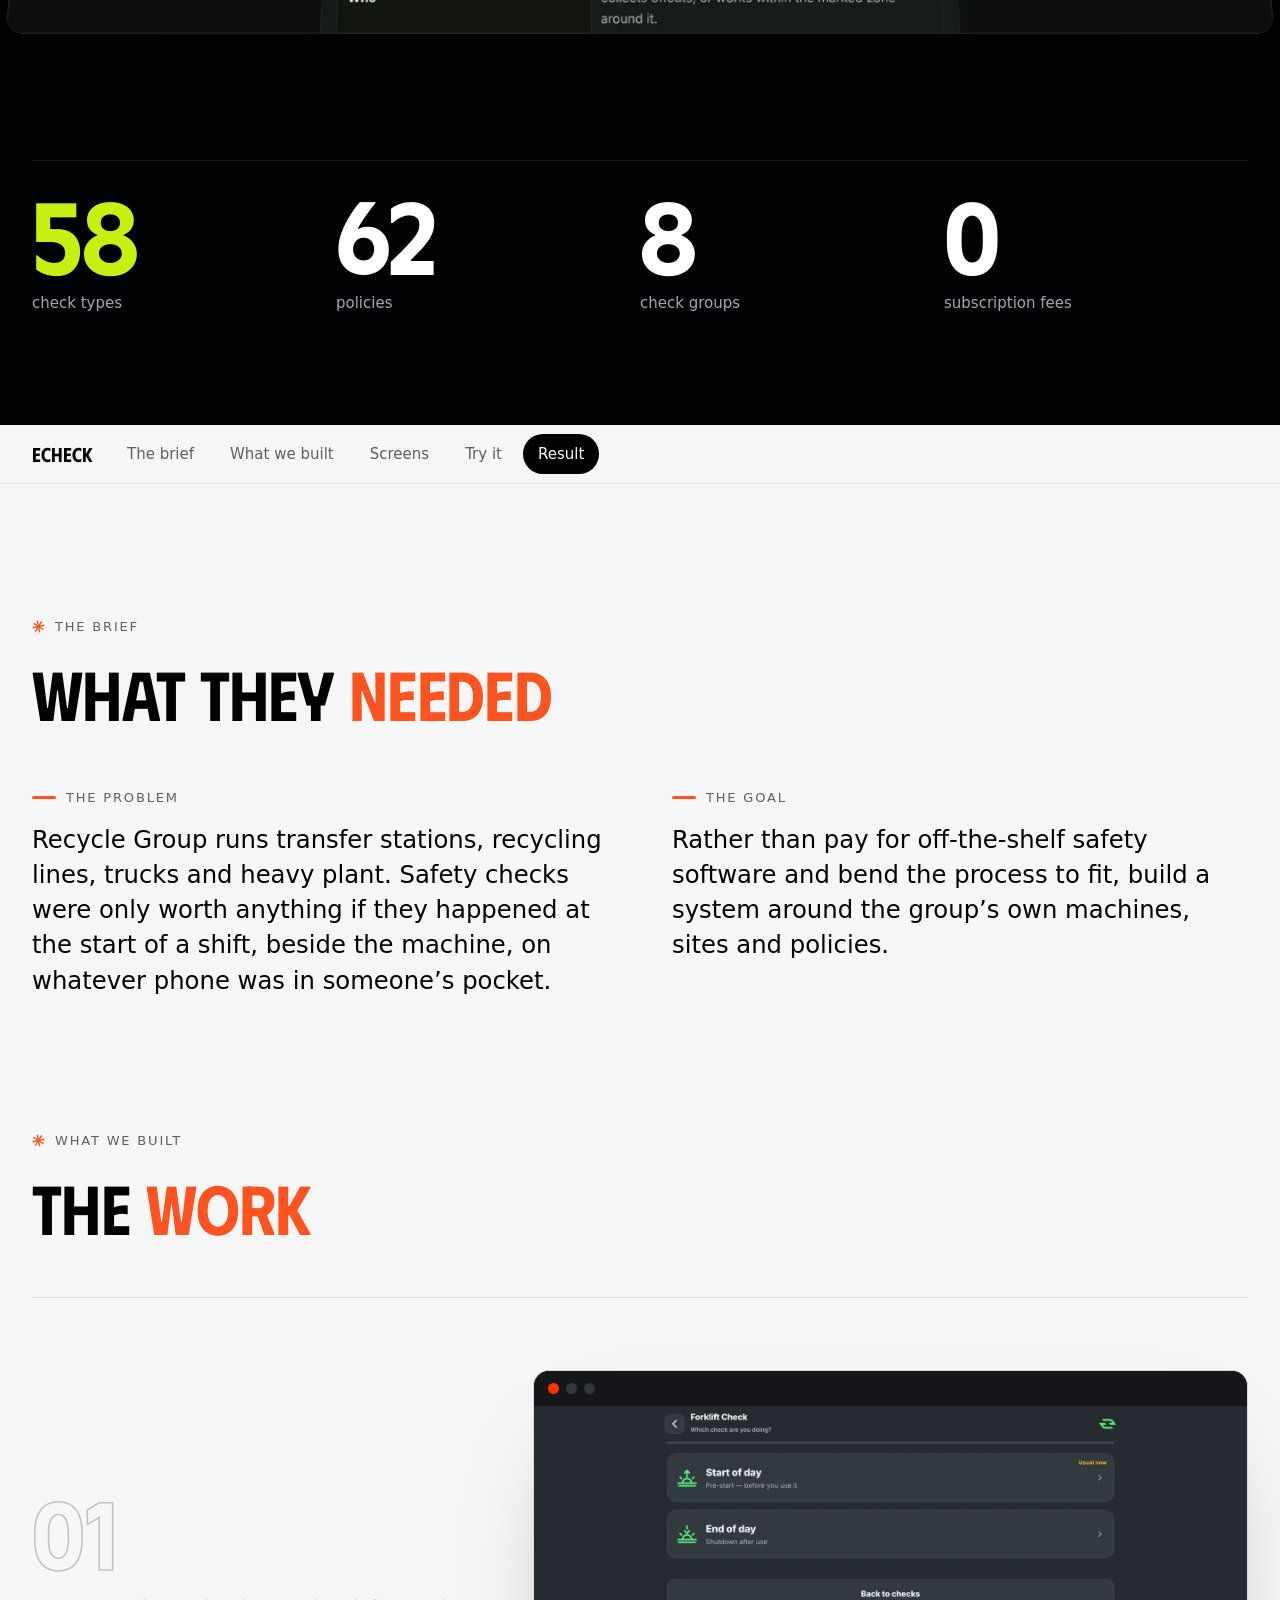
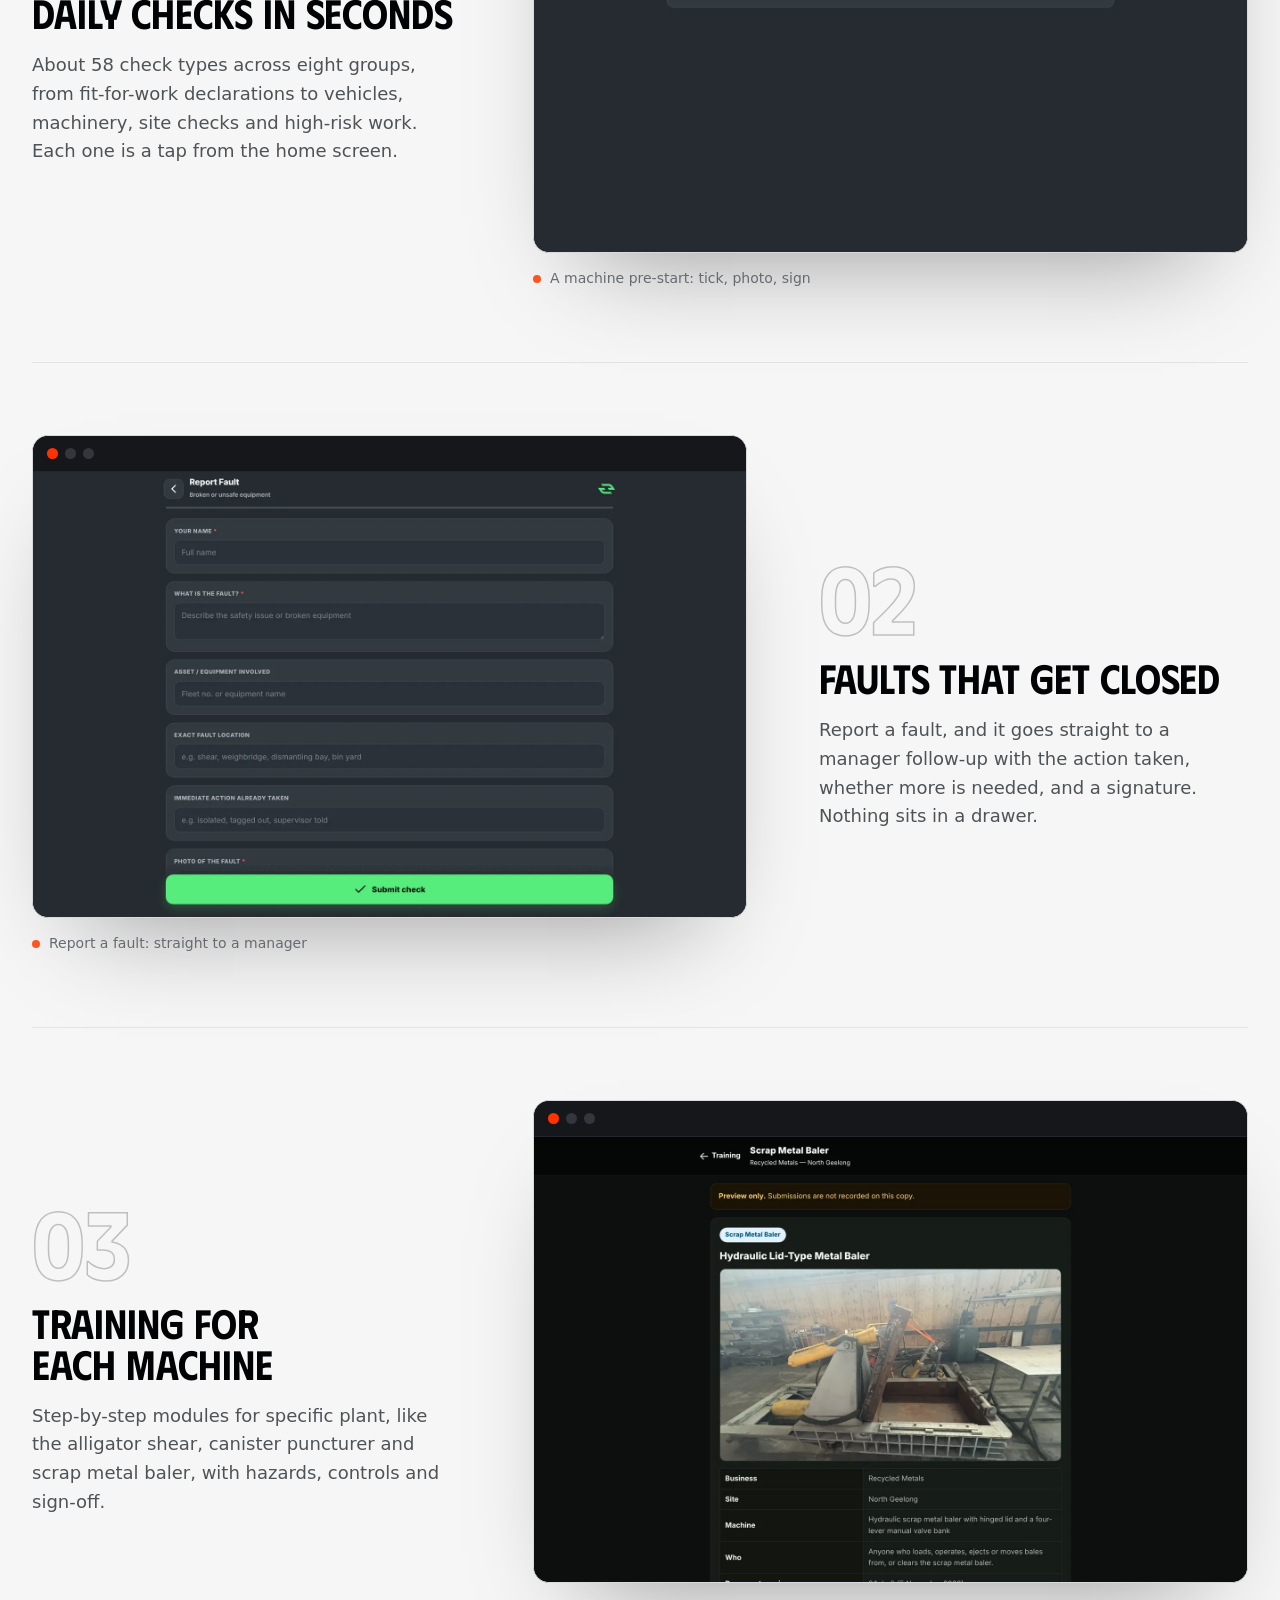
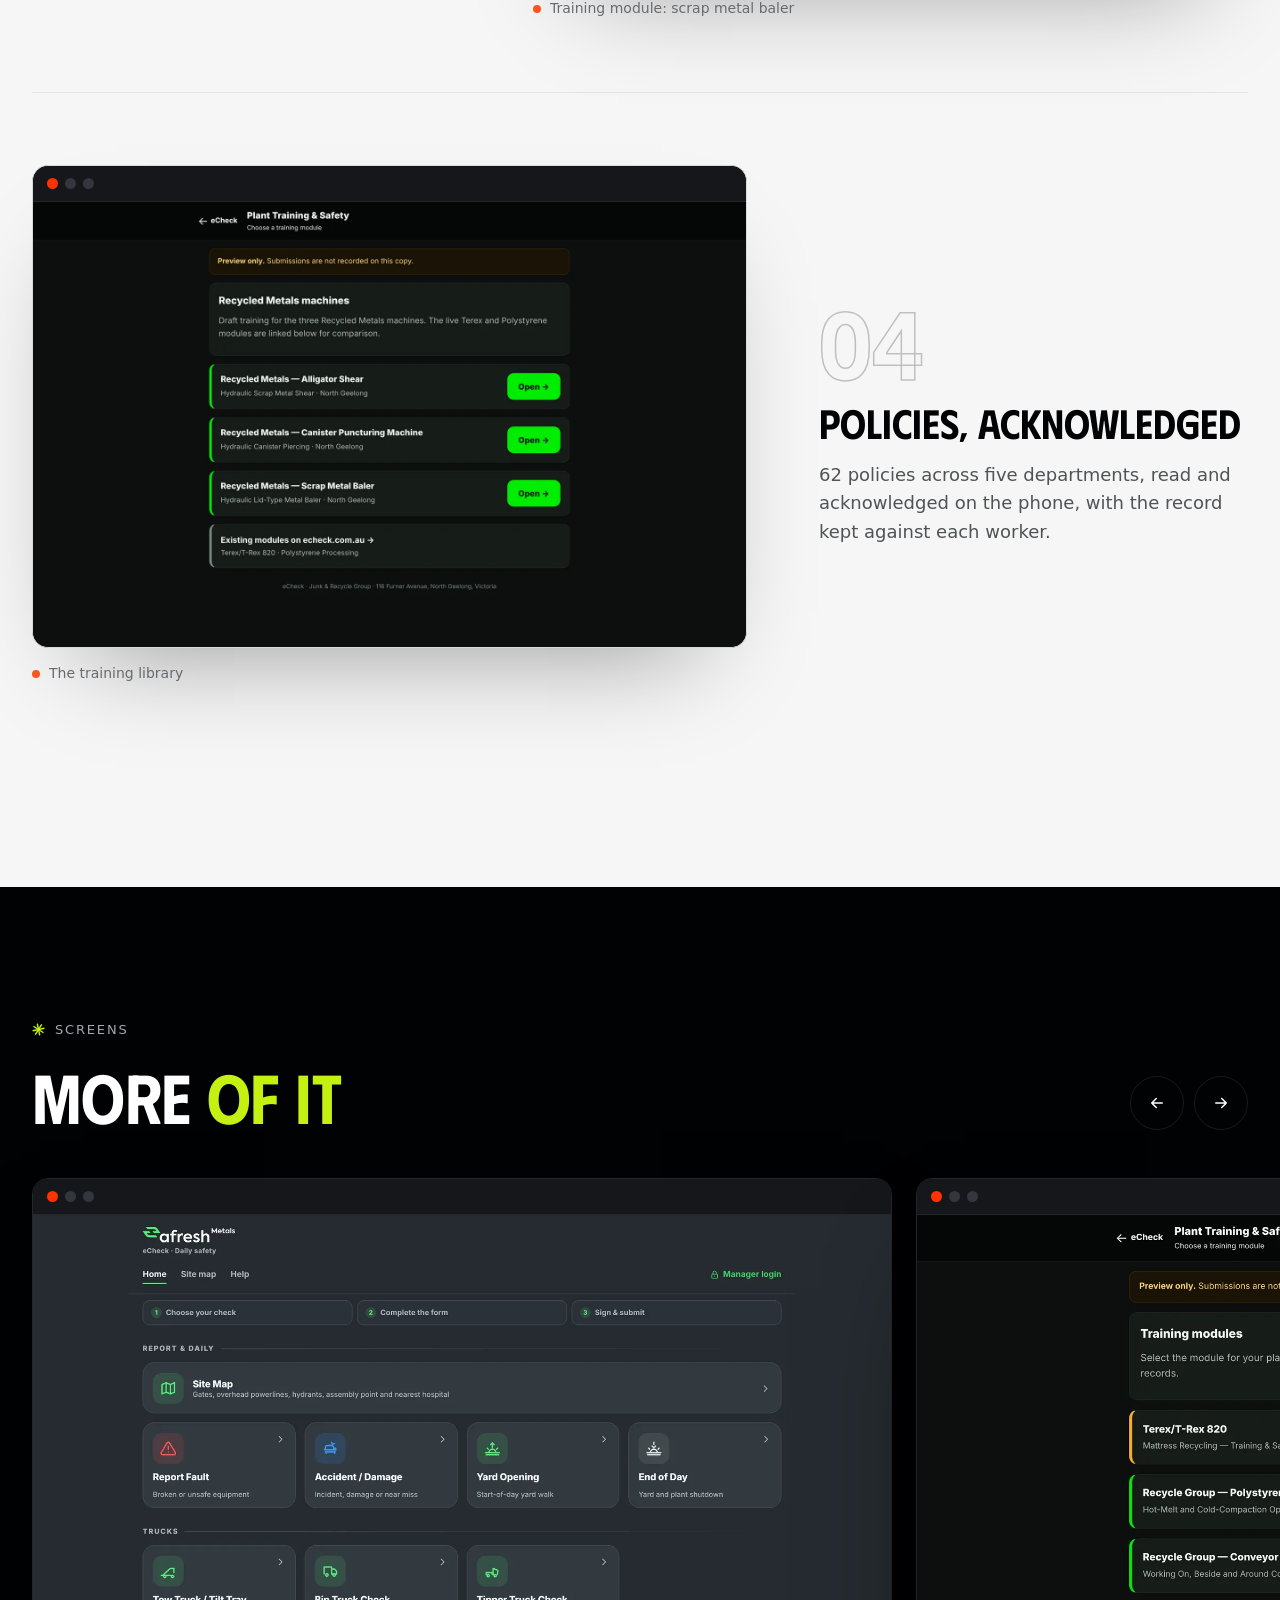
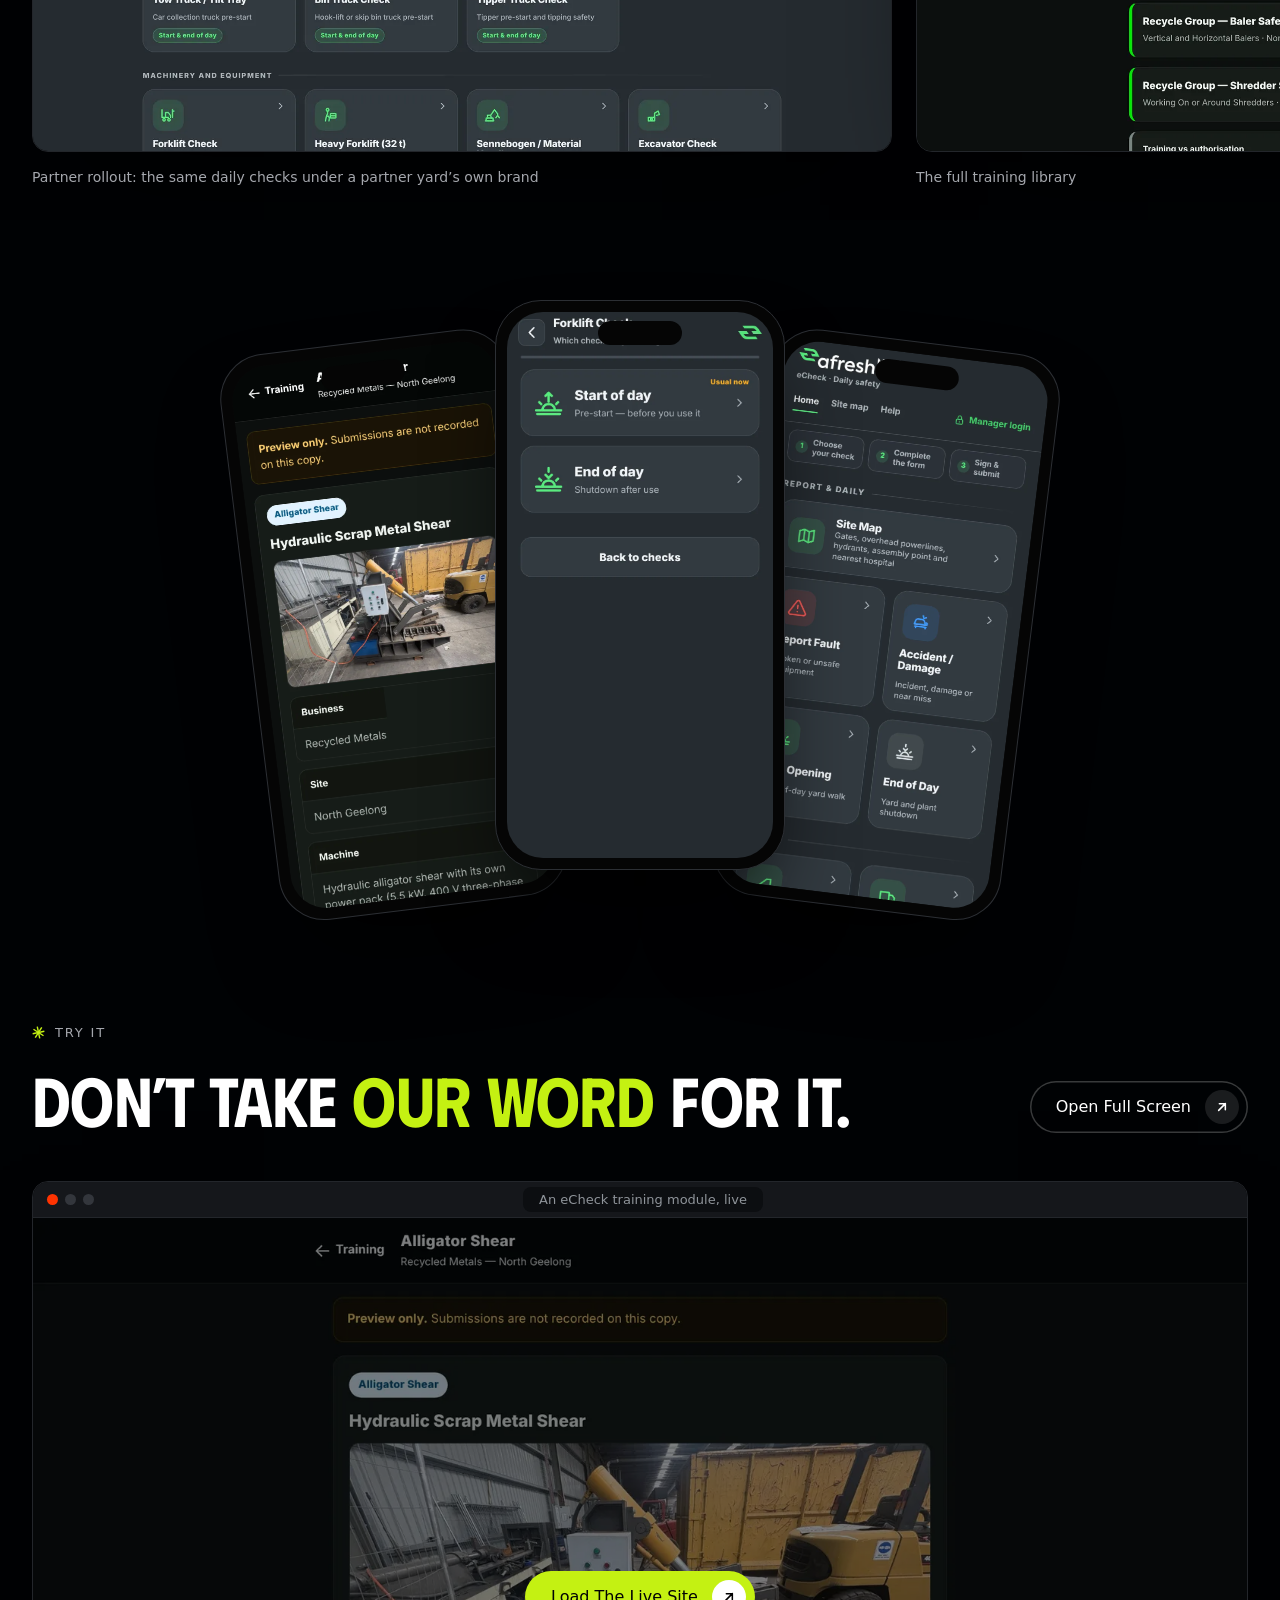
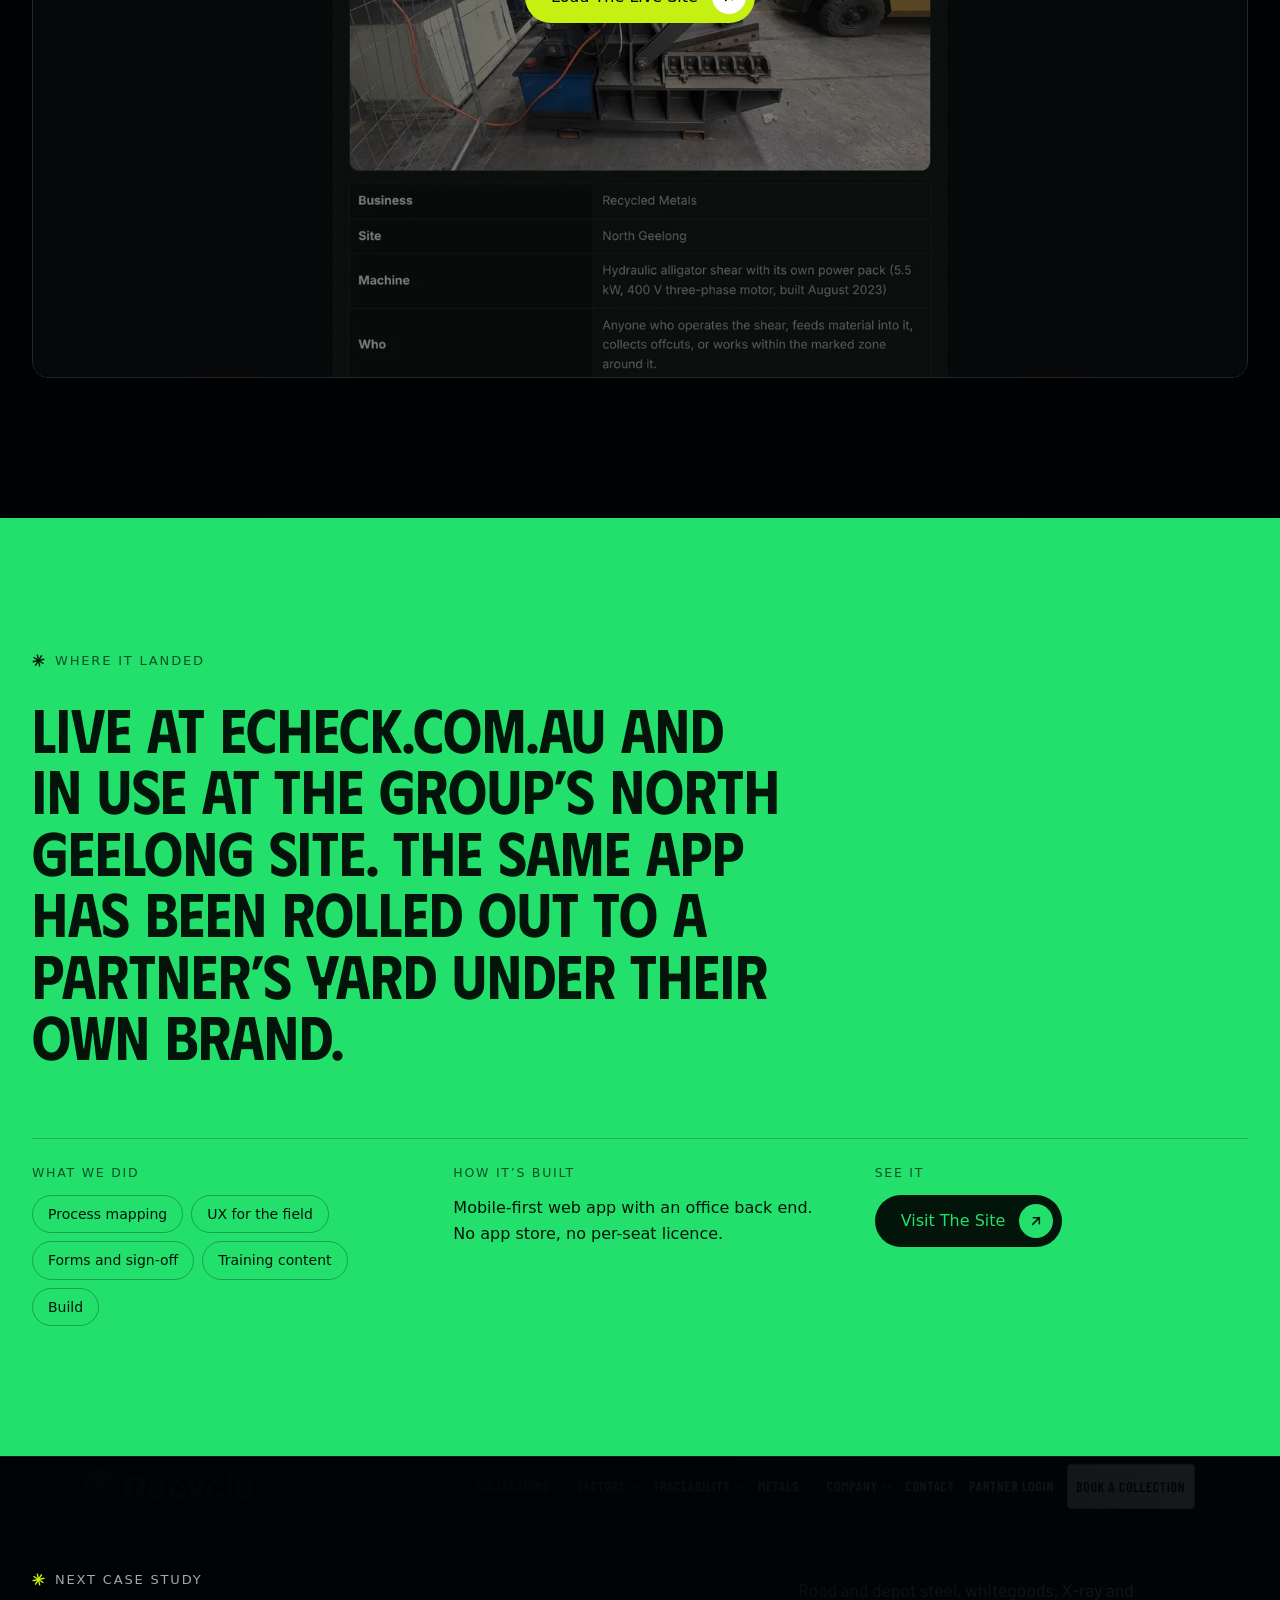
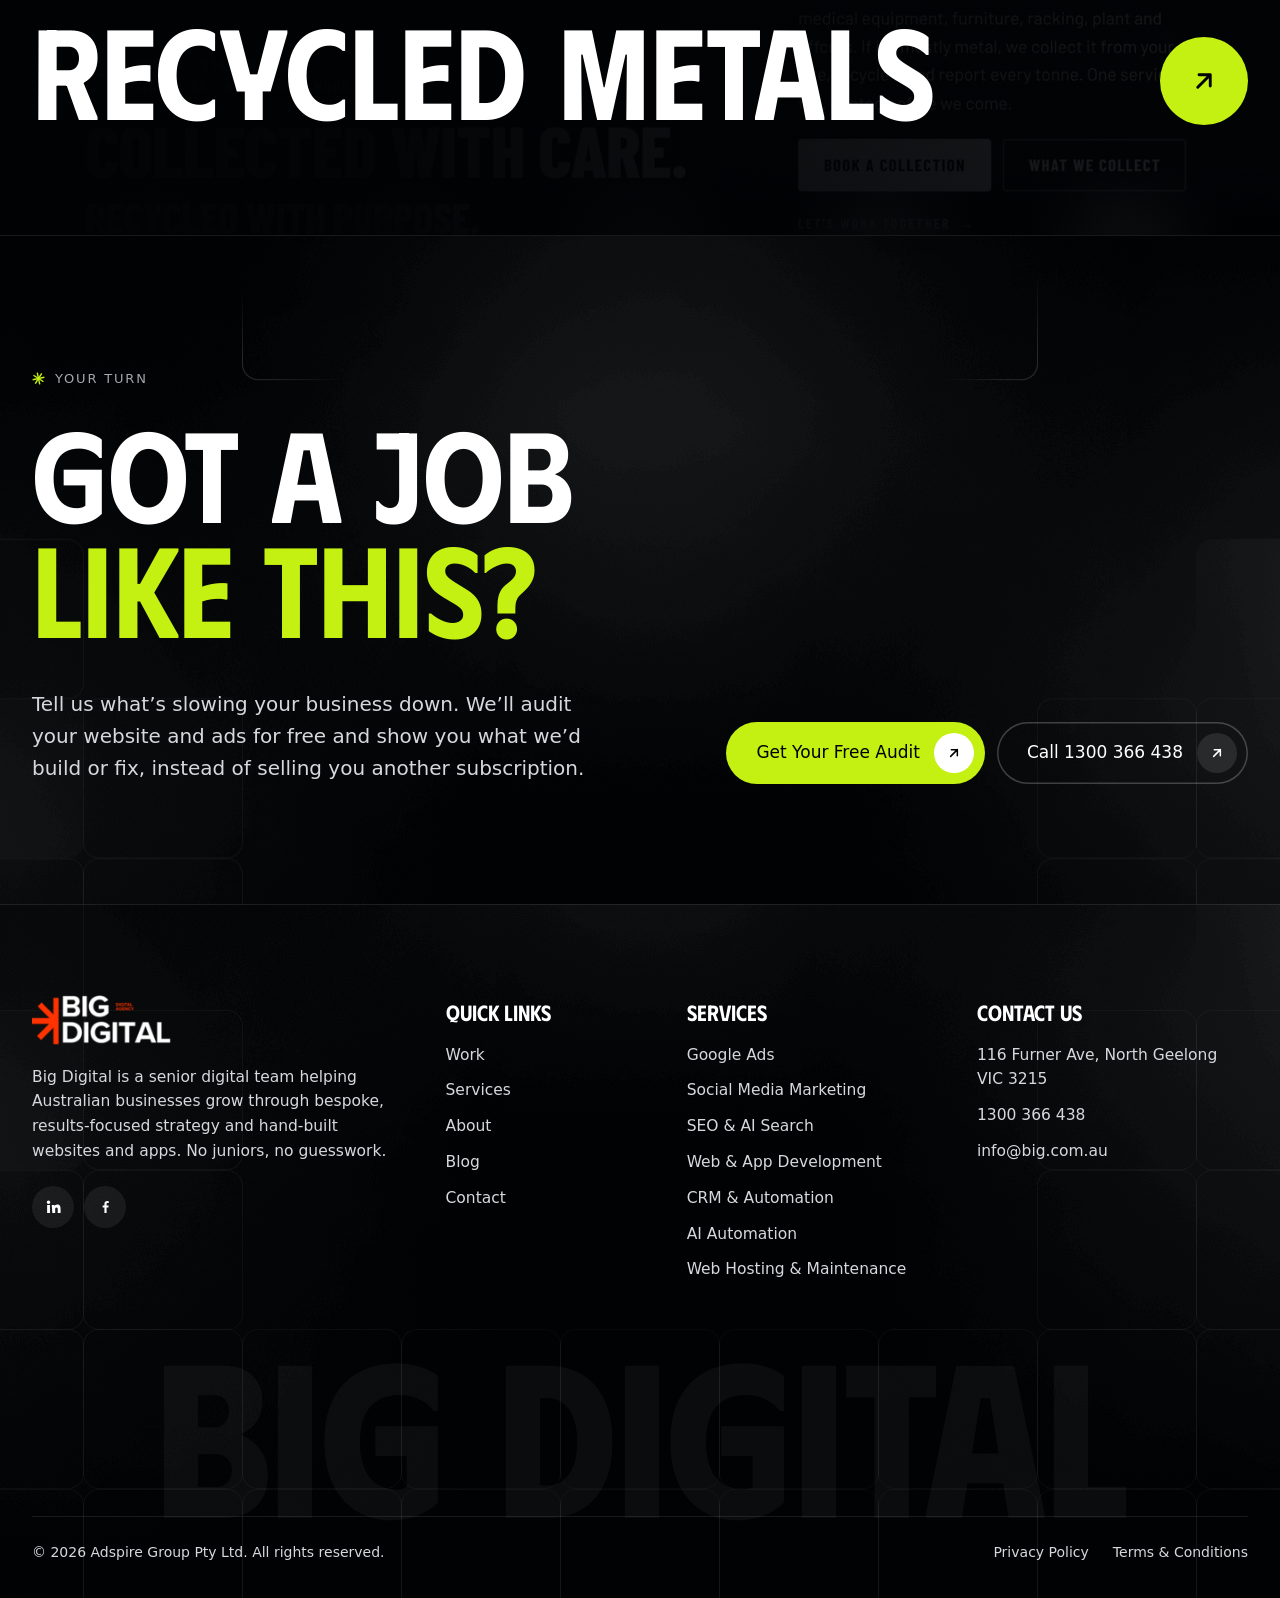
==== commit 81636f36: "Rebrand to Big Digital and level up the work site - Big Digital brand throughout: official logo, Phu" ====
--- a/echeck/index.html
+++ b/echeck/index.html
@@ -1,22 +1,25 @@
 <!doctype html>
 <html lang="en-AU"><head>
 <meta charset="utf-8"><meta name="viewport" content="width=device-width,initial-scale=1">
-<title>eCheck: Safety &amp; compliance app | Big Media</title><meta name="description" content="A daily safety, training and compliance app for a working recycling yard. It runs on any phone, with no per-seat subscription.">
-<meta property="og:title" content="eCheck: Safety &amp; compliance app | Big Media"><meta property="og:description" content="A daily safety, training and compliance app for a working recycling yard. It runs on any phone, with no per-seat subscription."><meta name="theme-color" content="#0a0a0a">
+<title>eCheck: Safety &amp; compliance app | Big Digital</title><meta name="description" content="A daily safety, training and compliance app for a working recycling yard. It runs on any phone, with no per-seat subscription.">
+<meta property="og:title" content="eCheck: Safety &amp; compliance app | Big Digital"><meta property="og:description" content="A daily safety, training and compliance app for a working recycling yard. It runs on any phone, with no per-seat subscription."><meta property="og:type" content="website">
+<meta property="og:image" content="https://rdodeployme.github.io/big-media-case-studies/img/bd-results.webp"><meta name="theme-color" content="#000204">
+<link rel="icon" href="../assets/favicon.svg" type="image/svg+xml">
 <link rel="preconnect" href="https://fonts.googleapis.com"><link rel="preconnect" href="https://fonts.gstatic.com" crossorigin>
-<link href="https://fonts.googleapis.com/css2?family=Bricolage+Grotesque:opsz,wght@12..96,700;12..96,800&family=Inter:wght@400;500;600&family=JetBrains+Mono:wght@500&display=swap" rel="stylesheet">
+<link href="https://fonts.googleapis.com/css2?family=Google+Sans:wght@400;500;600;700&family=Phudu:wght@500;600;700&display=swap" rel="stylesheet">
 <link rel="stylesheet" href="../assets/site.css">
 <style>:root{--a:#22e06b;--a-ink:#03140a;--a-dark:#0f9a49}</style>
-</head><body>
+</head><body class="case">
 <div class="prog" aria-hidden="true"></div>
-<header class="top"><div class="wrap">
-  <a class="logo" href="../">Big Media<i></i></a>
-  <nav class="nav"><a class="on" href="../">Work</a><a href="../#services">Services</a><a class="btn" href="#audit">Free website audit</a></nav>
-</div></header>
+<header class="top"><div class="wrap"><div class="bar">
+  <a class="logo" href="../" aria-label="Big Digital: our work"><img src="../img/bd-logo.png" alt="Big Digital" width="156" height="56"></a>
+  <nav class="nav" aria-label="Main"><a class="on" href="../#work">Work</a><a href="../#services">Services</a><a href="https://big.com.au/about/" target="_blank" rel="noopener">About</a><a href="../#contact">Contact</a></nav>
+  <a class="btn " href="../#contact">Talk To Us<span class="ic"><svg viewBox="0 0 24 24" fill="none" stroke="currentColor" stroke-width="2.3" stroke-linecap="round" stroke-linejoin="round"><path d="M7 17 17 7M8 7h9v9"/></svg></span></a>
+</div></div></header>
 <main>
-<section class="c-hero"><div class="wrap">
-  <div class="crumb rv"><a href="../">Work</a> / eCheck</div>
-  <h1 class="rv d1">The safety system that lives on the yard, not in a binder.</h1>
+<section class="c-hero pat"><div class="wrap">
+  <div class="crumb rv"><a href="../#work">Work</a><span>/</span><span>eCheck</span></div>
+  <h1 class="rv d1">The safety system that lives on the yard, <em>not in a binder.</em></h1>
   <p class="c-line rv d2">A daily safety, training and compliance app for a working recycling yard. It runs on any phone, with no per-seat subscription.</p>
   <dl class="c-meta rv d3"><div><dt>Client</dt><dd>Recycle Group</dd></div><div><dt>Service</dt><dd>Custom app</dd></div><div><dt>Year</dt><dd>2026</dd></div><div><dt>Live</dt><dd><a href="https://echeck.com.au/" target="_blank" rel="noopener">echeck.com.au ↗</a></dd></div></dl>
   <div class="stagewrap"><div class="tilt"><div class="frame" data-zoom="../img/echeck-shear.webp" data-cap="eCheck" role="button" tabindex="0"><div class="bar"><i></i><i></i><i></i><em>eCheck · training</em></div><img src="../img/echeck-shear.webp" alt="eCheck" width="1600" height="1000"></div></div></div>
@@ -25,11 +28,11 @@
 <nav class="subnav" aria-label="Sections"><div class="wrap"><span class="nm">eCheck</span><a href="#brief">The brief</a><a href="#build">What we built</a><a href="#screens">Screens</a><a href="#live">Try it</a><a href="#result">Result</a></div></nav>
 <div class="light">
 <section class="sec" id="brief"><div class="wrap">
-  <div class="k rv">The brief</div><h2 class="h2 rv d1">What they needed</h2>
+  <div class="k rv">The brief</div><h2 class="h2 rv d1">What they <em>needed</em></h2>
   <div class="pg"><div class="rv"><h3>The problem</h3><p>Recycle Group runs transfer stations, recycling lines, trucks and heavy plant. Safety checks were only worth anything if they happened at the start of a shift, beside the machine, on whatever phone was in someone’s pocket.</p></div><div class="rv d1"><h3>The goal</h3><p>Rather than pay for off-the-shelf safety software and bend the process to fit, build a system around the group’s own machines, sites and policies.</p></div></div>
 </div></section>
-<section class="sec tight" id="build"><div class="wrap">
-  <div class="k rv">What we built</div><h2 class="h2 rv d1" style="margin-bottom:56px">The work</h2>
+<section class="sec" id="build" style="padding-top:0"><div class="wrap">
+  <div class="k rv">What we built</div><h2 class="h2 rv d1" style="margin-bottom:56px">The <em>work</em></h2>
   <article class="feat"><div class="ft rv"><div class="num">01</div><h3>Daily checks in seconds</h3><p>About 58 check types across eight groups, from fit-for-work declarations to vehicles, machinery, site checks and high-risk work. Each one is a tap from the home screen.</p></div>
 <figure class="rv d1"><div class="frame" data-zoom="../img/echeck-form.webp" data-cap="A machine pre-start: tick, photo, sign" role="button" tabindex="0"><div class="bar"><i></i><i></i><i></i></div><img src="../img/echeck-form.webp" alt="A machine pre-start: tick, photo, sign" width="1600" height="1000" loading=lazy decoding=async></div><figcaption>A machine pre-start: tick, photo, sign</figcaption></figure></article><article class="feat"><div class="ft rv"><div class="num">02</div><h3>Faults that get closed</h3><p>Report a fault, and it goes straight to a manager follow-up with the action taken, whether more is needed, and a signature. Nothing sits in a drawer.</p></div>
 <figure class="rv d1"><div class="frame" data-zoom="../img/echeck-fault.webp" data-cap="Report a fault: straight to a manager" role="button" tabindex="0"><div class="bar"><i></i><i></i><i></i></div><img src="../img/echeck-fault.webp" alt="Report a fault: straight to a manager" width="1600" height="1000" loading=lazy decoding=async></div><figcaption>Report a fault: straight to a manager</figcaption></figure></article><article class="feat"><div class="ft rv"><div class="num">03</div><h3>Training for each machine</h3><p>Step-by-step modules for specific plant, like the alligator shear, canister puncturer and scrap metal baler, with hazards, controls and sign-off.</p></div>
@@ -37,33 +40,45 @@
 <figure class="rv d1"><div class="frame" data-zoom="../img/echeck-modules.webp" data-cap="The training library" role="button" tabindex="0"><div class="bar"><i></i><i></i><i></i></div><img src="../img/echeck-modules.webp" alt="The training library" width="1600" height="1000" loading=lazy decoding=async></div><figcaption>The training library</figcaption></figure></article>
 </div></section>
 </div>
-<section class="gal" id="screens"><div class="wrap galhead"><div><div class="k rv">Screens</div><h2 class="h2 rv d1">More of it</h2></div>
+<section class="gal" id="screens"><div class="wrap galhead"><div><div class="k rv">Screens</div><h2 class="h2 rv d1">More <em>of it</em></h2></div>
 <div class="arrows rv"><button type="button" data-d="-1" aria-label="Scroll back"><svg viewBox="0 0 24 24" fill="none" stroke="currentColor" stroke-width="2" stroke-linecap="round" stroke-linejoin="round"><path d="M19 12H5M11 6l-6 6 6 6"/></svg></button><button type="button" data-d="1" aria-label="Scroll forward"><svg viewBox="0 0 24 24" fill="none" stroke="currentColor" stroke-width="2" stroke-linecap="round" stroke-linejoin="round"><path d="M5 12h14M13 6l6 6-6 6"/></svg></button></div></div>
 <div class="strip"><figure><div class="frame" data-zoom="../img/echeck-hero.webp" data-cap="Partner rollout: the same daily checks under a partner yard’s own brand" role="button" tabindex="0"><div class="bar"><i></i><i></i><i></i></div><img src="../img/echeck-hero.webp" alt="Partner rollout: the same daily checks under a partner yard’s own brand" width="1600" height="1000" loading=lazy decoding=async></div><figcaption>Partner rollout: the same daily checks under a partner yard’s own brand</figcaption></figure><figure><div class="frame" data-zoom="../img/echeck-training.webp" data-cap="The full training library" role="button" tabindex="0"><div class="bar"><i></i><i></i><i></i></div><img src="../img/echeck-training.webp" alt="The full training library" width="1600" height="1000" loading=lazy decoding=async></div><figcaption>The full training library</figcaption></figure></div>
 <div class="wrap"><div class="phones"><div class="phone rv d0"><img src="../img/echeck-m3.webp" alt="eCheck on a phone" loading="lazy" width="390" height="800"></div><div class="phone rv d1"><img src="../img/echeck-m2.webp" alt="eCheck on a phone" loading="lazy" width="390" height="800"></div><div class="phone rv d2"><img src="../img/echeck-m1.webp" alt="eCheck on a phone" loading="lazy" width="390" height="800"></div></div></div></section>
 
 <section class="live" id="live"><div class="wrap">
-<div class="row2"><div><div class="k rv">Try it</div><h2 class="h2 rv d1">Don’t take our word for it.</h2></div>
-<a class="btn line rv" href="https://rm-echeck-shear-baler-2611.netlify.app/training/alligator-shear/" target="_blank" rel="noopener">Open full screen <svg viewBox="0 0 24 24" fill="none" stroke="currentColor" stroke-width="2" stroke-linecap="round" stroke-linejoin="round"><path d="M5 12h14M13 6l6 6-6 6"/></svg></a></div>
+<div class="row2"><div><div class="k rv">Try it</div><h2 class="h2 rv d1">Don’t take <em>our word</em> for it.</h2></div>
+<span class="rv"><a class="btn ghost" href="https://rm-echeck-shear-baler-2611.netlify.app/training/alligator-shear/" target="_blank" rel="noopener">Open Full Screen<span class="ic"><svg viewBox="0 0 24 24" fill="none" stroke="currentColor" stroke-width="2.3" stroke-linecap="round" stroke-linejoin="round"><path d="M7 17 17 7M8 7h9v9"/></svg></span></a></span></div>
 <div class="frame rv d1"><div class="bar"><i></i><i></i><i></i><em>An eCheck training module, live</em></div>
 <div class="vp" style="background-image:url(../img/echeck-shear.webp)"><iframe title="An eCheck training module, live" data-src="https://rm-echeck-shear-baler-2611.netlify.app/training/alligator-shear/" loading="lazy"></iframe>
-<div class="cover"><button class="btn acc" type="button">Load the live site <svg viewBox="0 0 24 24" fill="none" stroke="currentColor" stroke-width="2" stroke-linecap="round" stroke-linejoin="round"><path d="M5 12h14M13 6l6 6-6 6"/></svg></button></div></div></div>
+<div class="cover"><button class="btn" type="button">Load The Live Site<span class="ic"><svg viewBox="0 0 24 24" fill="none" stroke="currentColor" stroke-width="2.3" stroke-linecap="round" stroke-linejoin="round"><path d="M7 17 17 7M8 7h9v9"/></svg></span></button></div></div></div>
 </div></section>
 <section class="result" id="result"><div class="wrap">
   <div class="k rv">Where it landed</div>
   <p class="big rv d1">Live at echeck.com.au and in use at the group’s North Geelong site. The same app has been rolled out to a partner’s yard under their own brand.</p>
   <div class="cols rv d2"><div><h4>What we did</h4><ul><li>Process mapping</li><li>UX for the field</li><li>Forms and sign-off</li><li>Training content</li><li>Build</li></ul></div>
-  <div><h4>How it’s built</h4><p>Mobile-first web app with an office back end. No app store, no per-seat licence.</p></div><div><h4>See it</h4><a class="btn" href="https://echeck.com.au/" target="_blank" rel="noopener">Visit the site <svg viewBox="0 0 24 24" fill="none" stroke="currentColor" stroke-width="2" stroke-linecap="round" stroke-linejoin="round"><path d="M5 12h14M13 6l6 6-6 6"/></svg></a></div></div>
+  <div><h4>How it’s built</h4><p>Mobile-first web app with an office back end. No app store, no per-seat licence.</p></div><div><h4>See it</h4><a class="btn " href="https://echeck.com.au/" target="_blank" rel="noopener">Visit The Site<span class="ic"><svg viewBox="0 0 24 24" fill="none" stroke="currentColor" stroke-width="2.3" stroke-linecap="round" stroke-linejoin="round"><path d="M7 17 17 7M8 7h9v9"/></svg></span></a></div></div>
 </div></section>
-<a class="next" href="../recycled-metals/" style="--na:#cfd8df"><img src="../img/metals-hero.webp" alt="" loading="lazy">
-<div class="wrap"><div><div class="k">Next case study</div><strong>Recycled Metals</strong></div><span class="ar"><svg viewBox="0 0 24 24" fill="none" stroke="currentColor" stroke-width="2" stroke-linecap="round" stroke-linejoin="round"><path d="M5 12h14M13 6l6 6-6 6"/></svg></span></div></a>
-</main><section class="cta" id="audit"><div class="wrap">
+<a class="next" href="../recycled-metals/"><img src="../img/metals-hero.webp" alt="" loading="lazy">
+<div class="wrap"><div><div class="k">Next case study</div><strong>Recycled Metals</strong></div><span class="ar"><svg viewBox="0 0 24 24" fill="none" stroke="currentColor" stroke-width="2.3" stroke-linecap="round" stroke-linejoin="round"><path d="M7 17 17 7M8 7h9v9"/></svg></span></div></a>
+<section class="cta pat"><div class="wrap">
   <div class="k rv">Your turn</div>
-  <h2 class="rv d1">Got a job<br>like <em>this?</em></h2>
-  <div class="row3 rv d2"><p>Tell us what’s slowing your business down. We’ll audit your website and ads for free and show you what we’d build instead of another subscription.</p>
-  <a class="btn acc" href="#contact">Get a free audit <svg viewBox="0 0 24 24" fill="none" stroke="currentColor" stroke-width="2" stroke-linecap="round" stroke-linejoin="round"><path d="M5 12h14M13 6l6 6-6 6"/></svg></a></div>
+  <h2 class="rv d1">Got a job<br><em>like this?</em></h2>
+  <div class="row3 rv d2"><p>Tell us what’s slowing your business down. We’ll audit your website and ads for free and show you what we’d build or fix, instead of selling you another subscription.</p>
+  <div style="display:flex;gap:12px;flex-wrap:wrap"><a class="btn big" href="../#contact">Get Your Free Audit<span class="ic"><svg viewBox="0 0 24 24" fill="none" stroke="currentColor" stroke-width="2.3" stroke-linecap="round" stroke-linejoin="round"><path d="M7 17 17 7M8 7h9v9"/></svg></span></a><a class="btn ghost big" href="tel:1300366438">Call 1300 366 438<span class="ic"><svg viewBox="0 0 24 24" fill="none" stroke="currentColor" stroke-width="2.3" stroke-linecap="round" stroke-linejoin="round"><path d="M7 17 17 7M8 7h9v9"/></svg></span></a></div></div>
 </div></section>
-<footer class="foot"><div class="wrap"><span>© 2026 Big Media</span><span>Websites, ads and custom apps for business</span></div></footer>
+</main><footer class="foot"><div class="wrap">
+<div class="f-grid">
+  <div><img src="../img/bd-logo.png" alt="Big Digital" width="156" height="56" loading="lazy">
+    <p>Big Digital is a senior digital team helping Australian businesses grow through bespoke, results-focused strategy and hand-built websites and apps. No juniors, no guesswork.</p>
+    <div class="soc"><a href="https://www.linkedin.com/company/big-digital-aus/" target="_blank" rel="noopener" aria-label="LinkedIn"><svg viewBox="0 0 24 24" fill="currentColor"><path d="M4.98 3.5a2.5 2.5 0 1 1 0 5 2.5 2.5 0 0 1 0-5zM3 9.75h4V21H3zM9.5 9.75h3.83v1.54h.06c.53-1 1.84-2.06 3.79-2.06 4.05 0 4.8 2.67 4.8 6.14V21h-4v-5.02c0-1.2-.02-2.74-1.67-2.74-1.67 0-1.93 1.3-1.93 2.65V21h-4z"/></svg></a><a href="https://www.facebook.com/profile.php?id=61585934444174" target="_blank" rel="noopener" aria-label="Facebook"><svg viewBox="0 0 24 24" fill="currentColor"><path d="M13.5 21v-7.5h2.5l.4-3h-2.9V8.6c0-.87.25-1.46 1.5-1.46H16.6V4.45A20 20 0 0 0 14.3 4.3c-2.3 0-3.8 1.4-3.8 3.95v2.25H8v3h2.5V21z"/></svg></a></div></div>
+  <div><h4>Quick links</h4><ul><li><a href="../#work">Work</a></li><li><a href="../#services">Services</a></li><li><a href="https://big.com.au/about/" target="_blank" rel="noopener">About</a></li><li><a href="https://big.com.au/blog/" target="_blank" rel="noopener">Blog</a></li><li><a href="../#contact">Contact</a></li></ul></div>
+  <div><h4>Services</h4><ul><li><a href="https://big.com.au/services/google-ads/" target="_blank" rel="noopener">Google Ads</a></li><li><a href="https://big.com.au/services/social-media-marketing/" target="_blank" rel="noopener">Social Media Marketing</a></li><li><a href="https://big.com.au/services/seo-aeo-geo/" target="_blank" rel="noopener">SEO &amp; AI Search</a></li><li><a href="https://big.com.au/services/web-app-development/" target="_blank" rel="noopener">Web &amp; App Development</a></li><li><a href="https://big.com.au/services/crm-automation/" target="_blank" rel="noopener">CRM &amp; Automation</a></li><li><a href="https://big.com.au/services/ai-automation/" target="_blank" rel="noopener">AI Automation</a></li><li><a href="https://big.com.au/services/web-hosting-maintenance/" target="_blank" rel="noopener">Web Hosting &amp; Maintenance</a></li></ul></div>
+  <div><h4>Contact us</h4><ul><li>116 Furner Ave, North Geelong VIC 3215</li><li><a href="tel:1300366438">1300 366 438</a></li><li><a href="mailto:info@big.com.au">info@big.com.au</a></li></ul></div>
+</div>
+<div class="wm" aria-hidden="true">Big Digital</div>
+<div class="f-bot"><span>© 2026 Adspire Group Pty Ltd. All rights reserved.</span><nav><a href="https://big.com.au/privacy-policy/" target="_blank" rel="noopener">Privacy Policy</a><a href="https://big.com.au/terms-and-conditions/" target="_blank" rel="noopener">Terms &amp; Conditions</a></nav></div>
+</div></footer>
+<a class="sticky" href="../#contact"><svg viewBox="0 0 24 24" fill="none" stroke="currentColor" stroke-width="2" stroke-linecap="round" stroke-linejoin="round"><path d="M21 12a8 8 0 0 1-11.6 7.1L4 20l1-4.6A8 8 0 1 1 21 12z"/><path d="M8.5 11h7M8.5 14.5h4.5"/></svg>Free Audit</a>
 <div class="lb" role="dialog" aria-modal="true" aria-label="Screenshot"><img alt=""><div class="cap"></div><button class="x" aria-label="Close"><svg viewBox="0 0 24 24" fill="none" stroke="currentColor" stroke-width="2" stroke-linecap="round"><path d="M6 6l12 12M18 6L6 18"/></svg></button><button class="pv" aria-label="Previous"><svg viewBox="0 0 24 24" fill="none" stroke="currentColor" stroke-width="2" stroke-linecap="round" stroke-linejoin="round"><path d="M19 12H5M11 6l-6 6 6 6"/></svg></button><button class="nx" aria-label="Next"><svg viewBox="0 0 24 24" fill="none" stroke="currentColor" stroke-width="2" stroke-linecap="round" stroke-linejoin="round"><path d="M5 12h14M13 6l6 6-6 6"/></svg></button></div>
 <script src="../assets/site.js" defer></script>
 </body></html>
--- a/assets/site.css
+++ b/assets/site.css
@@ -1,159 +1,359 @@
-/* Big Media: case studies. Brand tokens up top; each case study sets --a (its accent) and --a-ink. */
+/* Big Digital: work. Brand tokens are taken from big.com.au.
+   Rule of thumb: lime highlights on dark, orange highlights on light.
+   Each case study also sets --a / --a-ink / --a-dark from the client's own brand (used for its result band). */
 :root{
-  --black:#0a0a0a; --char:#121212; --char2:#191919; --line-d:#272727; --white:#f3f1ea; --muted-d:#9b988f;
-  --paper:#f3f1ea; --paper2:#fbfaf6; --ink:#0c0c0c; --ink2:#36352f; --muted:#68665f; --line:#dbd8ce;
-  --a:#f3f1ea; --a-ink:#0a0a0a;
-  --display:"Bricolage Grotesque","Inter",system-ui,sans-serif; --body:"Inter",system-ui,sans-serif; --mono:"JetBrains Mono",ui-monospace,monospace;
-  --wrap:1320px; --r:20px; --ease:cubic-bezier(.2,.7,.1,1);
+  --black:#000204; --card:#0a0c0f; --card2:#111317; --line-d:rgba(255,255,255,.09); --white:#fff; --muted-d:#a4a7ad; --soft-d:#d6d8db;
+  --off:#F6F6F6; --ink:#000204; --char:#212529; --body-l:rgba(33,37,41,.78); --line:#e2e3e5;
+  --lime:#C4F112; --orange:#FF5420; --red:#FF3301;
+  --a:#C4F112; --a-ink:#000204; --a-dark:#212529;
+  --display:"Phudu","Arial Narrow",system-ui,sans-serif; --body:"Google Sans",system-ui,-apple-system,"Segoe UI",sans-serif;
+  --wrap:1320px; --r:16px; --ease:cubic-bezier(.2,.7,.1,1);
 }
 *{box-sizing:border-box}
-html{-webkit-text-size-adjust:100%;scroll-behavior:smooth}
+html{-webkit-text-size-adjust:100%;scroll-behavior:smooth;scroll-padding-top:96px}
+p{text-wrap:pretty}
 body{margin:0;background:var(--black);color:var(--white);font:17px/1.6 var(--body);-webkit-font-smoothing:antialiased;overflow-x:hidden}
 img{display:block;max-width:100%;height:auto}
 a{color:inherit}
-button{font:inherit;color:inherit;cursor:pointer}
-::selection{background:var(--a);color:var(--a-ink)}
-:focus-visible{outline:2px solid var(--a);outline-offset:3px;border-radius:4px}
+button,input,textarea{font:inherit;color:inherit}
+button{cursor:pointer}
+::selection{background:var(--lime);color:var(--black)}
+:focus-visible{outline:2px solid var(--lime);outline-offset:3px;border-radius:6px}
+.light :focus-visible{outline-color:var(--orange)}
 .wrap{max-width:var(--wrap);margin:0 auto;padding:0 32px}
-@media(max-width:700px){.wrap{padding:0 16px}}
-.mono{font-family:var(--mono)}
-.k{font-family:var(--mono);font-size:12px;letter-spacing:.14em;text-transform:uppercase;color:var(--muted-d)}
-.light .k{color:var(--muted)}
-.k b{color:var(--a);font-weight:500}
-.light{background:var(--paper);color:var(--ink)}
+@media(max-width:700px){.wrap{padding:0 18px}}
+h1,h2,h3,h4{text-wrap:balance}
+.disp{font-family:var(--display);font-weight:600;text-transform:uppercase;letter-spacing:-.005em}
+.k{display:inline-flex;align-items:center;gap:10px;font:500 13px/1 var(--body);letter-spacing:.14em;text-transform:uppercase;color:var(--muted-d)}
+.k::before{content:"";width:13px;height:13px;flex:none;background:var(--lime);-webkit-mask:url(../img/bd-asterisk.svg) center/contain no-repeat;mask:url(../img/bd-asterisk.svg) center/contain no-repeat}
+.light .k,.white .k{color:#5b5f66}
+.light .k::before,.white .k::before{background:var(--orange)}
+.light{background:var(--off);color:var(--ink)}
+.white{background:#fff;color:var(--ink)}
+.pat{background:var(--black) url(../img/bd-pattern.webp) center top/max(1920px,100%) auto no-repeat}
+em{font-style:normal}
+.sy{font-family:var(--body);font-style:normal;font-weight:600;font-size:.66em;vertical-align:.28em;margin:0 .03em}
+.h2{font:600 clamp(40px,5.4vw,78px)/.98 var(--display);text-transform:uppercase;margin:18px 0 0;letter-spacing:-.01em}
+.h2 em,.dark-em em{color:var(--lime)}
+.light .h2 em,.white .h2 em{color:var(--orange)}
+.lead{font-size:clamp(17px,1.5vw,19px);line-height:1.6;color:var(--soft-d);max-width:56ch;margin:22px 0 0}
+.light .lead,.white .lead{color:var(--body-l)}
 
 /* reveal */
-.rv{opacity:0;transform:translateY(28px);transition:opacity .9s var(--ease),transform .9s var(--ease)}
+.rv{opacity:0;transform:translateY(26px);transition:opacity .9s var(--ease),transform .9s var(--ease)}
 .rv.in{opacity:1;transform:none}
 .rv.d1{transition-delay:.08s}.rv.d2{transition-delay:.16s}.rv.d3{transition-delay:.24s}
 @media(prefers-reduced-motion:reduce){.rv{opacity:1;transform:none;transition:none}html{scroll-behavior:auto}}
 
+/* buttons: Big Digital's lime pill with the white arrow disc */
+.btn{display:inline-flex;align-items:center;gap:14px;background:var(--lime);color:var(--black)!important;text-decoration:none;font:500 16px/1 var(--body);padding:9px 9px 9px 26px;border-radius:100px;white-space:nowrap;border:0;transition:transform .25s var(--ease),box-shadow .25s,background .25s}
+.btn .ic{width:34px;height:34px;border-radius:50%;background:#fff;color:#000;display:grid;place-items:center;flex:none;transition:transform .35s var(--ease)}
+.btn .ic svg{width:16px;height:16px}
+.btn:hover{transform:translateY(-2px);box-shadow:0 14px 30px -12px rgba(196,241,18,.55)}
+.btn:hover .ic{transform:rotate(45deg)}
+.btn.dark{background:var(--char);color:#fff!important;border-radius:15px}
+.btn.dark:hover{box-shadow:0 14px 30px -14px rgba(0,0,0,.6)}
+.btn.ghost{background:transparent;color:#fff!important;box-shadow:inset 0 0 0 1.5px rgba(255,255,255,.22)}
+.btn.ghost:hover{box-shadow:inset 0 0 0 1.5px rgba(255,255,255,.6)}
+.btn.ghost .ic{background:rgba(255,255,255,.1);color:#fff}
+.light .btn.ghost,.white .btn.ghost{color:var(--ink)!important;box-shadow:inset 0 0 0 1.5px rgba(0,2,4,.2)}
+.light .btn.ghost .ic,.white .btn.ghost .ic{background:var(--ink);color:#fff}
+.btn.big{font-size:17px;padding:11px 11px 11px 30px}
+.btn.big .ic{width:40px;height:40px}
+.txt{display:inline-flex;align-items:center;gap:8px;font-weight:600;text-decoration:none;border-bottom:1px solid currentColor;padding-bottom:2px;white-space:nowrap}
+.txt svg{width:15px;height:15px;transition:transform .25s var(--ease)}
+.txt:hover svg{transform:translateX(3px)}
+
 /* header */
-.top{position:fixed;inset:0 0 auto 0;z-index:40;transition:background .3s,border-color .3s;border-bottom:1px solid transparent}
-.top.solid{background:rgba(10,10,10,.82);backdrop-filter:blur(14px);border-color:var(--line-d)}
-.top .wrap{display:flex;align-items:center;gap:28px;height:72px}
-.logo{font:800 22px/1 var(--display);letter-spacing:-.04em;text-decoration:none;display:flex;align-items:center;gap:9px}
-.logo i{width:12px;height:12px;border-radius:50%;background:var(--a);box-shadow:0 0 18px var(--a)}
-.nav{margin-left:auto;display:flex;gap:28px;align-items:center;font-size:15px}
-.nav a{text-decoration:none;color:var(--muted-d);transition:color .2s}
-.nav a:hover,.nav a.on{color:var(--white)}
-.btn{display:inline-flex;align-items:center;gap:10px;background:var(--white);color:var(--black)!important;text-decoration:none;font-weight:600;font-size:15px;padding:13px 22px;border-radius:999px;white-space:nowrap;transition:transform .25s var(--ease),background .25s;border:0}
-.btn:hover{transform:translateY(-2px)}
-.btn svg{width:17px;height:17px;transition:transform .25s var(--ease)}
-.btn:hover svg{transform:translateX(3px)}
-.btn.acc{background:var(--a);color:var(--a-ink)!important}
-.btn.line{background:transparent;color:var(--white)!important;box-shadow:inset 0 0 0 1.5px #3a3a3a}
-.light .btn.line{color:var(--ink)!important;box-shadow:inset 0 0 0 1.5px var(--ink)}
-@media(max-width:760px){.nav a:not(.btn){display:none}.nav .btn{padding:10px 16px;font-size:14px}}
-.prog{position:fixed;left:0;top:0;height:3px;width:0;background:var(--a);z-index:50;box-shadow:0 0 12px var(--a)}
-
-/* ============ INDEX ============ */
-.ix-hero{padding:170px 0 60px;position:relative;overflow:hidden}
-.ix-hero::before{content:"";position:absolute;inset:-20% -10% auto auto;width:900px;height:900px;background:radial-gradient(closest-side,rgba(255,255,255,.07),transparent);pointer-events:none}
-.ix-hero h1{font:800 clamp(64px,13vw,210px)/.86 var(--display);letter-spacing:-.055em;margin:26px 0 0}
-.ix-hero h1 span{display:block}
-.ix-hero h1 em{font-style:normal;color:transparent;-webkit-text-stroke:2px var(--white)}
-.ix-sub{display:grid;grid-template-columns:1.1fr 1fr;gap:48px;align-items:end;margin-top:56px}
-.ix-sub p{font-size:22px;line-height:1.5;color:#cfccc3;margin:0;max-width:560px}
-.agg{display:grid;grid-template-columns:repeat(4,1fr);gap:0;border-top:1px solid var(--line-d)}
-.agg div{padding:18px 12px 0 0}
-.agg b{display:block;font:800 clamp(34px,4vw,56px)/1 var(--display);letter-spacing:-.04em}
-.agg span{font-size:13px;color:var(--muted-d)}
-@media(max-width:900px){.ix-sub{grid-template-columns:1fr}.agg{grid-template-columns:1fr 1fr}.agg div{padding-bottom:14px}}
-
-.marq{border-block:1px solid var(--line-d);overflow:hidden;padding:22px 0;margin-top:72px}
-.marq .tr{display:flex;gap:56px;width:max-content;animation:mq 38s linear infinite}
-.marq span{font:800 clamp(30px,4vw,56px)/1 var(--display);letter-spacing:-.04em;white-space:nowrap;display:flex;align-items:center;gap:56px}
-.marq span::after{content:"";width:14px;height:14px;border-radius:50%;background:currentColor;opacity:.5}
+.prog{position:fixed;left:0;top:0;height:3px;width:0;background:var(--lime);z-index:60}
+.top{position:fixed;inset:14px 0 auto 0;z-index:50}
+.top .bar{display:flex;align-items:center;gap:28px;height:68px;padding:0 9px 0 22px;border-radius:100px;background:rgba(18,20,24,.55);backdrop-filter:blur(16px);-webkit-backdrop-filter:blur(16px);border:1px solid rgba(255,255,255,.07);transition:background .3s}
+.top.solid .bar{background:rgba(6,8,10,.86)}
+.logo{display:block;flex:none}
+.logo img{height:44px;width:auto}
+.nav{margin:0 auto;display:flex;gap:34px;align-items:center;font-size:17px}
+.nav a{text-decoration:none;color:#e9eaec;transition:color .2s;position:relative}
+.nav a:hover,.nav a.on{color:var(--lime)}
+.top .btn{padding:7px 7px 7px 22px}
+.top .btn .ic{width:32px;height:32px}
+@media(max-width:900px){.nav{display:none}.top .btn{margin-left:auto}}
+@media(max-width:480px){.top{inset:10px 0 auto 0}.top .bar{height:60px;padding-left:16px}.logo img{height:38px}.top .btn{font-size:15px;padding:6px 6px 6px 16px;gap:10px}.top .btn .ic{width:30px;height:30px}}
+
+/* sticky audit button (Big Digital's orange contact pill) */
+.sticky{position:fixed;right:22px;bottom:22px;z-index:45;display:inline-flex;align-items:center;gap:10px;background:var(--orange);color:#fff;text-decoration:none;font:500 16px/1 var(--body);padding:15px 22px;border-radius:100px;box-shadow:0 16px 34px -12px rgba(255,84,32,.6);transition:transform .25s var(--ease),opacity .3s;opacity:0;transform:translateY(16px);pointer-events:none}
+.sticky.on{opacity:1;transform:none;pointer-events:auto}
+.sticky:hover{transform:translateY(-2px)}
+.sticky svg{width:19px;height:19px}
+@media(max-width:600px){.sticky{right:14px;bottom:14px;padding:13px 18px;font-size:15px}}
+
+/* chips */
+.chip{display:inline-flex;align-items:center;background:rgba(255,255,255,.08);color:#f1f2f3;border:0;border-radius:100px;padding:10px 18px;font:500 13.5px/1 var(--body);letter-spacing:.1em;text-transform:uppercase;white-space:nowrap}
+.light .chip,.white .chip{background:#fff;color:var(--char);box-shadow:inset 0 0 0 1px var(--line)}
+button.chip{cursor:pointer;transition:background .2s,color .2s}
+button.chip[aria-pressed=true]{background:var(--ink);color:#fff;box-shadow:none}
+.light button.chip:hover{box-shadow:inset 0 0 0 1px #b9bcc1}
+
+/* ================= INDEX ================= */
+.hero{position:relative;padding:190px 0 0;overflow:hidden}
+.vert{position:absolute;left:30px;top:340px;display:flex;flex-direction:column;gap:120px;z-index:2}
+.vert a{writing-mode:vertical-rl;transform:rotate(180deg);font:500 12px/1 var(--body);letter-spacing:.18em;text-transform:uppercase;text-decoration:none;color:#c9cbcf}
+.vert a:hover{color:var(--lime)}
+@media(max-width:1500px){.vert{display:none}}
+.hero .tagline{display:flex;justify-content:center}
+.hero h1{font:600 clamp(50px,8.6vw,140px)/.95 var(--display);text-transform:uppercase;text-align:center;margin:30px 0 0;letter-spacing:-.012em}
+.hero h1 .ln{display:flex;align-items:center;justify-content:center;gap:.22em;flex-wrap:wrap}
+.hero h1 em{color:var(--lime)}
+.cap{display:inline-block;height:.82em;aspect-ratio:2.4/1;border-radius:999px;overflow:hidden;flex:none;box-shadow:0 0 0 1px rgba(255,255,255,.08);transform:translateY(.02em)}
+.cap img{width:100%;height:100%;object-fit:cover;object-position:top}
+.cap.team{aspect-ratio:2.96/1}
+.cap.team img{object-position:center}
+@media(max-width:700px){.hero h1 .cap{display:none}}
+.tags{display:flex;gap:8px;flex-wrap:wrap;justify-content:center;margin-top:34px}
+.hero-sub{display:grid;grid-template-columns:auto minmax(0,620px);gap:56px;justify-content:center;align-items:center;margin-top:60px}
+.hero-sub p{font-size:clamp(17px,1.5vw,20px);line-height:1.55;color:#e4e5e7;margin:0}
+.hero-sub .ctas{display:flex;gap:12px;flex-wrap:wrap;margin-top:30px}
+.ast{width:150px;height:150px}
+.spin{animation:spin 26s linear infinite}
+@keyframes spin{to{transform:rotate(360deg)}}
+@media(prefers-reduced-motion:reduce){.spin{animation:none}}
+@media(max-width:800px){.hero{padding-top:140px}.hero-sub{grid-template-columns:1fr;gap:28px;text-align:center}.hero-sub .ctas{justify-content:center}.ast{width:84px;height:84px;margin:0 auto}}
+.agg{display:grid;grid-template-columns:repeat(4,1fr);margin-top:90px;border-top:1px solid var(--line-d)}
+.agg div{padding:26px 20px 0 0}
+.agg b{display:block;font:600 clamp(44px,5vw,72px)/1 var(--display);color:#fff}
+.agg div:first-child b{color:var(--lime)}
+.agg span{display:block;font-size:14px;color:var(--muted-d);margin-top:8px}
+@media(max-width:800px){.agg{grid-template-columns:1fr 1fr;margin-top:60px}.agg div{padding-bottom:22px}}
+
+.reel{overflow:hidden;padding:80px 0 0}
+.reel .tr{display:flex;gap:20px;width:max-content;animation:mq 80s linear infinite}
+.reel img{width:500px;aspect-ratio:16/10;object-fit:cover;object-position:top;border-radius:var(--r);border:1px solid rgba(255,255,255,.08)}
+@media(max-width:700px){.reel img{width:290px}}
 @keyframes mq{to{transform:translateX(-50%)}}
-@media(prefers-reduced-motion:reduce){.marq .tr{animation:none}}
-
-.filters{display:flex;gap:10px;flex-wrap:wrap;padding:72px 0 24px;align-items:center}
-.filters .k{margin-right:8px}
-.chip{background:transparent;border:1px solid var(--line-d);color:var(--muted-d);border-radius:999px;padding:9px 18px;font-size:14px;transition:all .2s}
-.chip:hover{color:var(--white);border-color:#444}
-.chip[aria-pressed=true]{background:var(--white);color:var(--black);border-color:var(--white)}
-
-.rows{border-top:1px solid var(--line-d);margin-bottom:120px}
-.row{display:grid;grid-template-columns:70px 1.4fr 1fr 1fr 48px;gap:24px;align-items:center;padding:34px 0;border-bottom:1px solid var(--line-d);text-decoration:none;position:relative;transition:padding .4s var(--ease)}
-.row .n{font:500 13px var(--mono);color:var(--muted-d)}
-.row h2{font:800 clamp(38px,5.6vw,84px)/.95 var(--display);letter-spacing:-.045em;margin:0;transition:color .3s,transform .4s var(--ease)}
-.row .sv{font-size:15px;color:#cfccc3}
-.row .kk{font-size:14px;color:var(--muted-d)}
-.row .ar{width:48px;height:48px;border-radius:50%;border:1px solid var(--line-d);display:grid;place-items:center;transition:all .3s var(--ease)}
-.row .ar svg{width:18px;height:18px}
-.row:hover h2{color:var(--c);transform:translateX(12px)}
-.row:hover .ar{background:var(--c);border-color:var(--c);color:#000;transform:rotate(-45deg)}
-.row .th{display:none}
-.row.hide{display:none}
-@media(max-width:900px){.row{grid-template-columns:1fr 48px;gap:10px 16px;padding:26px 0}.row .n{grid-column:1/-1}.row .sv,.row .kk{grid-column:1}.row .ar{display:none}
-  .row .th{display:block;grid-column:1/-1;order:-1;border-radius:14px;overflow:hidden;aspect-ratio:16/10;background:var(--char)}.row .th img{width:100%;height:100%;object-fit:cover;object-position:top}}
-.peek{position:fixed;left:0;top:0;width:440px;aspect-ratio:16/10;border-radius:14px;overflow:hidden;pointer-events:none;z-index:30;opacity:0;transform:translate(-50%,-50%) scale(.85) rotate(-2deg);transition:opacity .25s,transform .35s var(--ease);box-shadow:0 40px 80px -20px rgba(0,0,0,.8);border:1px solid #333}
-.peek.on{opacity:1;transform:translate(-50%,-50%) scale(1) rotate(-2deg)}
-.peek img{width:100%;height:100%;object-fit:cover;object-position:top}
-@media(hover:none),(max-width:900px){.peek{display:none}}
-
-/* ============ CASE ============ */
-.c-hero{padding:150px 0 0;position:relative;overflow:hidden}
-.c-hero::before{content:"";position:absolute;left:50%;top:38%;width:1400px;height:1000px;transform:translateX(-50%);background:radial-gradient(closest-side,color-mix(in srgb,var(--a) 26%,transparent),transparent 70%);pointer-events:none;opacity:.55}
-.crumb{font-size:14px;color:var(--muted-d);position:relative}
-.crumb a{text-decoration:none} .crumb a:hover{color:var(--white)}
-.c-hero h1{font:800 clamp(48px,8.4vw,132px)/.9 var(--display);letter-spacing:-.05em;margin:24px 0 28px;max-width:13ch;position:relative}
-.c-line{font-size:clamp(19px,1.8vw,23px);line-height:1.5;color:#cfccc3;max-width:720px;margin:0;position:relative}
-.c-meta{display:grid;grid-template-columns:repeat(4,1fr);margin-top:56px;border-top:1px solid var(--line-d);position:relative}
+@media(prefers-reduced-motion:reduce){.reel .tr,.marq .tr{animation:none}}
+
+.marq{background:var(--black);border-top:1px solid var(--line-d);padding:30px 0 34px;overflow:hidden;margin-top:90px}
+.marq .lbl{text-align:center;font:600 clamp(20px,2vw,28px)/1 var(--display);text-transform:uppercase;margin-bottom:24px}
+.marq .tr{display:flex;width:max-content;animation:mq 48s linear infinite}
+.marq span{font:600 clamp(26px,3vw,42px)/1 var(--display);text-transform:uppercase;color:#7c8087;white-space:nowrap;display:flex;align-items:center}
+.marq span::after{content:"";width:22px;height:22px;margin:0 34px;background:var(--lime);-webkit-mask:url(../img/bd-asterisk.svg) center/contain no-repeat;mask:url(../img/bd-asterisk.svg) center/contain no-repeat}
+
+/* section rhythm */
+.sec{padding:130px 0}
+@media(max-width:760px){.sec{padding:84px 0}}
+.sec-head{display:flex;justify-content:space-between;align-items:flex-end;gap:32px;flex-wrap:wrap}
+.sec-head .h2{max-width:15ch}
+
+/* build cards */
+.filters{display:flex;gap:8px;flex-wrap:wrap}
+.cards{display:grid;grid-template-columns:repeat(2,1fr);gap:28px;margin-top:56px}
+.card{display:flex;flex-direction:column;background:#fff;border-radius:22px;padding:14px 14px 26px;text-decoration:none;color:var(--ink);position:relative;transition:transform .45s var(--ease),box-shadow .45s var(--ease)}
+.card:hover{transform:translateY(-6px);box-shadow:0 40px 70px -40px rgba(0,2,4,.35)}
+.card .shot{border-radius:14px;overflow:hidden;aspect-ratio:16/10;background:#0b0d10;position:relative}
+.card .shot img{width:100%;height:100%;object-fit:cover;object-position:top;transition:transform 1s var(--ease)}
+.card:hover .shot img{transform:scale(1.045)}
+.card .shot::after{content:"";position:absolute;inset:0;border-radius:inherit;box-shadow:inset 0 0 0 1px rgba(0,0,0,.06)}
+.card .row1{display:flex;justify-content:space-between;align-items:center;gap:12px;margin:24px 12px 0}
+.card .metric{font:500 13px/1.2 var(--body);letter-spacing:.12em;text-transform:uppercase;color:var(--orange)}
+.card .n{font:600 15px/1 var(--display);color:#9aa0a6}
+.card h3{font:600 clamp(34px,3.4vw,50px)/1 var(--display);text-transform:uppercase;margin:12px 12px 0}
+.card p{margin:10px 12px 0;color:var(--body-l);font-size:16px;max-width:46ch}
+.card .go{position:absolute;right:26px;bottom:26px;width:48px;height:48px;border-radius:50%;background:var(--ink);color:#fff;display:grid;place-items:center;transition:transform .4s var(--ease),background .3s,color .3s}
+.card .go svg{width:18px;height:18px}
+.card:hover .go{background:var(--lime);color:var(--ink);transform:rotate(45deg)}
+.card .dot{display:inline-block;width:9px;height:9px;border-radius:50%;background:var(--c);margin-right:9px;vertical-align:1px;box-shadow:0 0 0 3px color-mix(in srgb,var(--c) 25%,transparent)}
+.card.hide{display:none}
+@media(max-width:860px){.cards{grid-template-columns:1fr;gap:20px}.card .go{width:42px;height:42px;right:22px;bottom:22px}.card p{padding-right:50px}}
+
+/* results band */
+.results{position:relative;overflow:hidden;background:#111 center/cover no-repeat}
+.results::before{content:"";position:absolute;inset:0;background:linear-gradient(90deg,rgba(0,2,4,.94) 0%,rgba(0,2,4,.82) 45%,rgba(0,2,4,.55) 100%)}
+.results .wrap{position:relative;display:grid;grid-template-columns:.8fr 2fr;gap:48px;align-items:center;padding-top:110px;padding-bottom:110px}
+.results h2{font:600 clamp(28px,2.6vw,40px)/1.02 var(--display);text-transform:uppercase;margin:0}
+.results .nums{display:grid;grid-template-columns:repeat(4,1fr);gap:36px}
+.results b{display:block;font:600 clamp(48px,4.9vw,82px)/1 var(--display);color:var(--lime);white-space:nowrap}
+.results .lbl{display:block;color:#eceef0;font-size:16px;margin-top:10px}
+.results small{display:block;grid-column:1/-1;color:#9ea2a8;font-size:13px;margin-top:6px}
+@media(max-width:980px){.results .wrap{grid-template-columns:1fr;padding-top:80px;padding-bottom:80px}.results .nums{grid-template-columns:1fr 1fr;row-gap:34px}}
+
+/* growth cases */
+.grow{display:grid;grid-template-columns:repeat(3,1fr);gap:22px;margin-top:56px}
+.gcard{background:var(--card);border:1px solid var(--line-d);border-radius:20px;overflow:hidden;display:flex;flex-direction:column;transition:transform .45s var(--ease),border-color .3s}
+.gcard:hover{transform:translateY(-6px);border-color:rgba(196,241,18,.35)}
+.gcard .ph{aspect-ratio:4/3;overflow:hidden;background:#15171b}
+.gcard .ph img{width:100%;height:100%;object-fit:cover;transition:transform 1.1s var(--ease)}
+.gcard:hover .ph img{transform:scale(1.05)}
+.gcard .tx{padding:24px 24px 28px;text-align:center}
+.gcard .m{font:600 clamp(40px,3.6vw,56px)/1 var(--display);color:var(--lime)}
+.gcard .ml{display:block;font:500 13px/1 var(--body);letter-spacing:.14em;text-transform:uppercase;color:var(--lime);margin-top:8px}
+.gcard h3{font:600 clamp(22px,1.9vw,28px)/1.05 var(--display);text-transform:uppercase;margin:16px 0 0}
+.gcard.feat2{background:var(--lime);color:var(--ink);border:0;justify-content:space-between;padding:34px 30px}
+.gcard.feat2 .m{color:var(--ink);font-size:clamp(70px,7vw,112px)}
+.gcard.feat2 .ml{color:var(--ink)}
+.gcard.feat2 h3{font-size:clamp(28px,2.6vw,38px);margin-top:14px}
+.gcard.feat2 blockquote{margin:28px 0 0;font-size:19px;line-height:1.45;font-weight:500}
+.gcard.feat2 cite{display:block;font-style:normal;font-size:14px;margin-top:12px;opacity:.75}
+.gcard.feat2 .ast2{width:54px;height:54px;filter:brightness(0)}
+@media(max-width:980px){.grow{grid-template-columns:1fr 1fr}}
+@media(max-width:620px){.grow{grid-template-columns:1fr}}
+.grow-foot{display:flex;justify-content:space-between;align-items:center;gap:24px;flex-wrap:wrap;margin-top:44px;padding-top:30px;border-top:1px solid var(--line-d)}
+.grow-foot p{margin:0;color:var(--soft-d);max-width:60ch}
+
+/* testimonials */
+.quotes{display:grid;grid-template-columns:repeat(2,1fr);gap:22px;margin-top:56px}
+.q{margin:0;background:#fff;border-radius:20px;padding:32px 32px 30px;display:flex;flex-direction:column;justify-content:space-between;gap:26px;box-shadow:0 1px 0 rgba(0,0,0,.03)}
+.q .stars{display:flex;gap:3px;color:var(--orange)}
+.q .stars svg{width:18px;height:18px}
+.q blockquote{margin:16px 0 0;font-size:clamp(17px,1.35vw,19px);line-height:1.6;color:var(--char)}
+.q .who{display:flex;align-items:center;gap:14px;padding-top:22px;border-top:1px solid var(--line)}
+.q .who img{width:52px;height:52px;border-radius:50%;object-fit:cover;background:#ddd}
+.q .who b{display:block;font:600 19px/1.1 var(--display);text-transform:uppercase}
+.q .who span{display:block;font-size:14px;color:#6b7076;margin-top:3px}
+@media(max-width:860px){.quotes{grid-template-columns:1fr}.q{padding:26px 22px}}
+
+/* services */
+.svc{display:grid;grid-template-columns:repeat(4,1fr);gap:20px;margin-top:56px}
+.s{background:var(--t);border-radius:20px;padding:26px 24px 24px;display:flex;flex-direction:column;min-height:300px;color:var(--ink);text-decoration:none;transition:transform .45s var(--ease)}
+.s:hover{transform:translateY(-6px)}
+.s .num{font:600 40px/1 var(--display)}
+.s h3{font:600 clamp(24px,2vw,30px)/1.02 var(--display);text-transform:uppercase;margin:auto 0 0;padding-top:44px}
+.s p{margin:12px 0 18px;font-size:15.5px;line-height:1.55;color:rgba(0,2,4,.72)}
+.s .txt{align-self:flex-start;font-size:15px}
+.s.cta-s{background:var(--black);color:#fff}
+.s.cta-s h3{color:#fff}
+.s.cta-s p{color:var(--soft-d)}
+.s.cta-s .btn{align-self:flex-start;margin-top:auto}
+@media(max-width:1100px){.svc{grid-template-columns:repeat(2,1fr)}}
+@media(max-width:560px){.svc{grid-template-columns:1fr}.s{min-height:0}.s h3{padding-top:30px}}
+
+/* contact */
+.contact{padding:140px 0 120px}
+.contact h2{font:600 clamp(56px,9.6vw,160px)/.9 var(--display);text-transform:uppercase;margin:20px 0 0}
+.contact h2 em{color:var(--lime)}
+.ct-grid{display:grid;grid-template-columns:1.35fr 1fr;gap:28px;margin-top:64px;align-items:start}
+.ct-form{background:rgba(255,255,255,.04);border:1px solid var(--line-d);border-radius:24px;padding:34px;backdrop-filter:blur(6px)}
+.ct-form h3{font:600 30px/1 var(--display);text-transform:uppercase;margin:0 0 6px}
+.ct-form .sub{color:var(--muted-d);margin:0 0 24px;font-size:15.5px}
+.f2{display:grid;grid-template-columns:1fr 1fr;gap:14px}
+.fld{display:flex;flex-direction:column;gap:7px;margin-bottom:14px}
+.fld label,.fs legend{font-size:13.5px;color:#cfd1d4;font-weight:500}
+.fld input,.fld textarea{background:rgba(255,255,255,.06);border:1px solid rgba(255,255,255,.12);border-radius:12px;padding:14px 16px;font-size:16px;color:#fff;transition:border-color .2s,background .2s;width:100%}
+.fld textarea{min-height:120px;resize:vertical}
+.fld input:focus,.fld textarea:focus{outline:none;border-color:var(--lime);background:rgba(255,255,255,.09)}
+.fld input::placeholder,.fld textarea::placeholder{color:#7d8187}
+.fs{border:0;padding:0;margin:4px 0 18px}
+.fs legend{margin-bottom:10px}
+.opts{display:flex;flex-wrap:wrap;gap:8px}
+.opts label{position:relative}
+.opts input{position:absolute;opacity:0;inset:0;cursor:pointer}
+.opts span{display:inline-block;padding:10px 16px;border-radius:100px;background:rgba(255,255,255,.06);border:1px solid rgba(255,255,255,.12);font-size:14.5px;cursor:pointer;transition:all .2s;user-select:none}
+.opts input:checked+span{background:var(--lime);border-color:var(--lime);color:var(--black)}
+.opts input:focus-visible+span{outline:2px solid var(--lime);outline-offset:2px}
+.ct-form .btn{margin-top:6px}
+.ct-form .note{font-size:13.5px;color:#8d9197;margin:14px 0 0}
+.ct-form .err{color:#ff8a65;font-size:14px;margin:12px 0 0;min-height:1em}
+.ct-side{display:flex;flex-direction:column;gap:14px}
+.ct-side .box{background:rgba(255,255,255,.04);border:1px solid var(--line-d);border-radius:20px;padding:26px 28px}
+.ct-side .box .k{display:flex;margin-bottom:12px}
+.ct-side .big{display:block;font:600 clamp(34px,3.4vw,50px)/1 var(--display);color:var(--lime);text-decoration:none}
+.ct-side .big:hover{text-decoration:underline;text-underline-offset:6px}
+.ct-side .mid{font-size:19px;text-decoration:none;font-weight:500}
+.ct-side .mid:hover{color:var(--lime)}
+.ct-side p{margin:0;color:var(--soft-d)}
+.ticks{list-style:none;margin:0;padding:0;display:flex;flex-direction:column;gap:12px}
+.ticks li{display:flex;gap:12px;align-items:flex-start;color:#e8e9eb}
+.ticks li::before{content:"";flex:none;width:20px;height:20px;margin-top:3px;background:var(--lime);-webkit-mask:url(../img/bd-asterisk.svg) center/contain no-repeat;mask:url(../img/bd-asterisk.svg) center/contain no-repeat}
+@media(max-width:960px){.ct-grid{grid-template-columns:1fr}.contact{padding:96px 0 90px}}
+@media(max-width:560px){.f2{grid-template-columns:1fr;gap:0}.ct-form{padding:24px 18px}}
+
+/* compact CTA band on case pages */
+.cta{padding:130px 0 120px;border-top:1px solid var(--line-d)}
+.cta h2{font:600 clamp(56px,10vw,170px)/.9 var(--display);text-transform:uppercase;margin:20px 0 0}
+.cta h2 em{color:var(--lime)}
+.cta .row3{display:flex;justify-content:space-between;align-items:flex-end;gap:32px;flex-wrap:wrap;margin-top:44px}
+.cta p{font-size:20px;color:var(--soft-d);max-width:46ch;margin:0}
+
+/* footer */
+.foot{position:relative;overflow:hidden;background:var(--black) url(../img/bd-pattern.webp) center bottom/max(1920px,100%) auto no-repeat;border-top:1px solid var(--line-d);padding:90px 0 34px;color:var(--soft-d)}
+.f-grid{display:grid;grid-template-columns:1.5fr .8fr 1fr 1.1fr;gap:44px;position:relative;z-index:1}
+.f-grid h4{font:600 22px/1 var(--display);text-transform:uppercase;color:#fff;margin:6px 0 20px}
+.f-grid img{height:50px;width:auto;margin-bottom:20px}
+.f-grid p{margin:0;font-size:15.5px;max-width:40ch}
+.f-grid ul{list-style:none;margin:0;padding:0;display:flex;flex-direction:column;gap:11px;font-size:15.5px}
+.f-grid a{text-decoration:none}
+.f-grid a:hover{color:var(--lime)}
+.f-grid .soc{display:flex;gap:10px;margin-top:22px}
+.f-grid .soc a{width:42px;height:42px;border-radius:50%;background:rgba(255,255,255,.07);display:grid;place-items:center;color:#fff}
+.f-grid .soc a:hover{background:var(--lime);color:var(--black)}
+.f-grid .soc svg{width:17px;height:17px}
+.wm{font:700 clamp(80px,17vw,290px)/.8 var(--display);text-transform:uppercase;text-align:center;color:rgba(255,255,255,.045);white-space:nowrap;margin:60px 0 0;user-select:none;letter-spacing:-.01em}
+.f-bot{display:flex;justify-content:space-between;gap:16px;flex-wrap:wrap;border-top:1px solid var(--line-d);padding-top:24px;font-size:14px;position:relative;z-index:1}
+.f-bot nav{display:flex;gap:24px}
+.f-bot a{text-decoration:none}.f-bot a:hover{color:var(--lime)}
+@media(max-width:960px){.f-grid{grid-template-columns:1fr 1fr}}
+@media(max-width:560px){.f-grid{grid-template-columns:1fr;gap:34px}.foot{padding-top:70px}}
+
+/* ================= CASE STUDY ================= */
+.c-hero{padding:170px 0 0;position:relative;overflow:hidden}
+.c-hero::before{content:"";position:absolute;left:50%;top:42%;width:1400px;height:1000px;transform:translateX(-50%);background:radial-gradient(closest-side,color-mix(in srgb,var(--a) 22%,transparent),transparent 70%);pointer-events:none;opacity:.5}
+.crumb{font-size:15px;color:var(--muted-d);position:relative;display:flex;gap:10px;align-items:center}
+.crumb a{text-decoration:none}.crumb a:hover{color:var(--lime)}
+.c-hero h1{font:600 clamp(46px,7.2vw,118px)/.94 var(--display);text-transform:uppercase;margin:26px 0 28px;max-width:16ch;position:relative;letter-spacing:-.01em}
+.c-hero h1 em{color:var(--lime)}
+.c-line{font-size:clamp(18px,1.7vw,21px);line-height:1.55;color:var(--soft-d);max-width:720px;margin:0;position:relative}
+.c-meta{display:grid;grid-template-columns:repeat(4,1fr);margin:56px 0 0;border-top:1px solid var(--line-d);position:relative}
 .c-meta div{padding:18px 16px 0 0}
-.c-meta dt{font:500 11.5px var(--mono);letter-spacing:.12em;text-transform:uppercase;color:var(--muted-d)}
-.c-meta dd{margin:6px 0 0;font-weight:500}
-.c-meta a{color:var(--a);text-decoration:none} .c-meta a:hover{text-decoration:underline}
-@media(max-width:760px){.c-meta{grid-template-columns:1fr 1fr}}
+.c-meta dt{font:500 12px/1 var(--body);letter-spacing:.14em;text-transform:uppercase;color:var(--muted-d)}
+.c-meta dd{margin:9px 0 0;font-weight:500}
+.c-meta a{color:var(--lime);text-decoration:none}.c-meta a:hover{text-decoration:underline}
+@media(max-width:760px){.c-meta{grid-template-columns:1fr 1fr;row-gap:16px}}
 .stagewrap{perspective:1800px;padding:80px 0 0;position:relative}
 .tilt{transform-origin:50% 0;transform:rotateX(14deg) scale(.94);transition:transform .2s linear;will-change:transform}
 @media(prefers-reduced-motion:reduce){.tilt{transform:none!important}}
 
-.frame{border-radius:14px;overflow:hidden;background:#000;border:1px solid #2c2c2c;box-shadow:0 60px 120px -50px rgba(0,0,0,.95),0 0 0 1px rgba(255,255,255,.02)}
-.frame .bar{height:36px;background:#1a1a1a;display:flex;align-items:center;gap:7px;padding:0 14px;border-bottom:1px solid #2a2a2a}
-.frame .bar i{width:11px;height:11px;border-radius:50%;background:#3a3a3a}
-.frame .bar em{margin:0 auto;font:12px var(--mono);color:#8b887f;font-style:normal;background:#101010;border-radius:7px;padding:5px 16px;transform:translateX(-24px)}
+.frame{border-radius:var(--r);overflow:hidden;background:#000;border:1px solid #23262b;box-shadow:0 60px 120px -50px rgba(0,0,0,.95)}
+.frame .bar{height:36px;background:#15171b;display:flex;align-items:center;gap:7px;padding:0 14px;border-bottom:1px solid #23262b}
+.frame .bar i{width:11px;height:11px;border-radius:50%;background:#33363c}
+.frame .bar i:first-child{background:var(--red)}
+.frame .bar em{margin:0 auto;font:13px/1 var(--body);color:#8f949a;background:#0c0e11;border-radius:8px;padding:6px 16px;transform:translateX(-24px)}
 @media(max-width:640px){.frame .bar em{display:none}.frame .bar{height:26px}.frame .bar i{width:8px;height:8px}}
-.light .frame{border-color:#cfccc2;box-shadow:0 50px 100px -50px rgba(0,0,0,.45)}
-
-.stats{padding:96px 0 110px}
+.light .frame{border-color:#d9dadd;box-shadow:0 50px 100px -50px rgba(0,0,0,.4)}
+
+.stats{padding:100px 0 110px}
 .stats .g{display:grid;grid-template-columns:repeat(4,1fr)}
 .stats .g div{padding:26px 24px 0 0;border-top:1px solid var(--line-d)}
-.stats b{display:block;font:800 clamp(56px,8vw,128px)/.9 var(--display);letter-spacing:-.06em;color:var(--white)}
-.stats b.ac{color:var(--a)}
-.stats .g>div>span{font-size:15px;color:var(--muted-d);display:block;margin-top:10px}
-@media(max-width:760px){.stats .g{grid-template-columns:1fr 1fr;row-gap:26px}.stats{padding:64px 0 72px}}
-
-.subnav{position:sticky;top:72px;z-index:20;background:rgba(243,241,234,.9);backdrop-filter:blur(12px);border-bottom:1px solid var(--line)}
-.subnav .wrap{display:flex;gap:6px;overflow-x:auto;scrollbar-width:none;height:54px;align-items:center}
+.stats b{display:block;font:600 clamp(60px,8vw,130px)/.9 var(--display);color:#fff}
+.stats b.ac{color:var(--lime)}
+.stats .g>div>span{font-size:15px;color:var(--muted-d);display:block;margin-top:12px}
+@media(max-width:760px){.stats .g{grid-template-columns:1fr 1fr;row-gap:28px}.stats{padding:64px 0 72px}}
+
+.subnav{position:sticky;top:0;z-index:20;background:var(--off);backdrop-filter:blur(12px);-webkit-backdrop-filter:blur(12px);border-bottom:1px solid var(--line)}
+.subnav .wrap{display:flex;gap:6px;overflow-x:auto;scrollbar-width:none;height:58px;align-items:center}
 .subnav .wrap::-webkit-scrollbar{display:none}
-.subnav a{font-size:14px;color:var(--muted);text-decoration:none;padding:7px 14px;border-radius:999px;white-space:nowrap;transition:all .2s}
-.subnav a.on{background:var(--ink);color:var(--paper)}
-.subnav .nm{font:800 17px var(--display);letter-spacing:-.03em;color:var(--ink);margin-right:14px;white-space:nowrap}
-
-.sec{padding:130px 0}
-.sec.tight{padding-top:0}
-@media(max-width:760px){.sec{padding:80px 0}}
-.h2{font:800 clamp(40px,5.4vw,80px)/.95 var(--display);letter-spacing:-.05em;margin:16px 0 0}
+.subnav a{font-size:15px;color:#5b5f66;text-decoration:none;padding:8px 15px;border-radius:100px;white-space:nowrap;transition:all .2s}
+.subnav a:hover{color:var(--ink)}
+.subnav a.on{background:var(--ink);color:#fff}
+.subnav .nm{font:600 20px/1 var(--display);text-transform:uppercase;color:var(--ink);margin-right:14px;white-space:nowrap}
+body.case .top{transition:transform .35s var(--ease)}
+body.case.sub-on .top{transform:translateY(-130%)}
+
 .pg{display:grid;grid-template-columns:repeat(2,1fr);gap:64px;margin-top:64px}
-.pg h3{font:600 13px var(--mono);letter-spacing:.12em;text-transform:uppercase;color:var(--muted);margin:0 0 16px;display:flex;align-items:center;gap:10px}
-.pg h3::before{content:"";width:22px;height:2px;background:var(--a-dark,var(--ink))}
-.pg p{font-size:clamp(20px,1.9vw,26px);line-height:1.45;margin:0;color:var(--ink);letter-spacing:-.01em}
+.pg h3{font:500 13px/1 var(--body);letter-spacing:.14em;text-transform:uppercase;color:#5b5f66;margin:0 0 18px;display:flex;align-items:center;gap:10px}
+.pg h3::before{content:"";width:24px;height:3px;border-radius:3px;background:var(--orange)}
+.pg p{font-size:clamp(20px,1.9vw,26px);line-height:1.45;margin:0;color:var(--ink)}
 @media(max-width:860px){.pg{grid-template-columns:1fr;gap:36px;margin-top:40px}}
 
 .feat{display:grid;grid-template-columns:.9fr 1.5fr;gap:72px;align-items:center;padding:72px 0;border-top:1px solid var(--line)}
 .feat:nth-child(even){grid-template-columns:1.5fr .9fr}
 .feat:nth-child(even) .ft{order:2}
-.feat .num{font:800 88px/.8 var(--display);letter-spacing:-.06em;color:transparent;-webkit-text-stroke:1.5px var(--ink);opacity:.25}
-.feat h3{font:800 clamp(30px,3.2vw,46px)/1 var(--display);letter-spacing:-.04em;margin:22px 0 18px}
-.feat p{font-size:18px;color:var(--ink2);margin:0;max-width:44ch}
-.feat figcaption{font-size:13.5px;color:var(--muted);margin-top:14px;display:flex;align-items:center;gap:8px}
-.feat figcaption::before{content:"";width:7px;height:7px;border-radius:50%;background:var(--a-dark,var(--ink))}
+.feat .num{font:600 96px/.8 var(--display);color:transparent;-webkit-text-stroke:1.5px var(--ink);opacity:.22}
+.feat h3{font:600 clamp(30px,3.2vw,46px)/1 var(--display);text-transform:uppercase;margin:22px 0 18px}
+.feat p{font-size:18px;color:var(--body-l);margin:0;max-width:44ch}
+.feat figcaption{font-size:14px;color:#666b71;margin-top:14px;display:flex;align-items:center;gap:9px}
+.feat figcaption::before{content:"";width:8px;height:8px;border-radius:50%;background:var(--orange)}
 .feat figure{margin:0}
 .feat .frame{cursor:zoom-in;transition:transform .5s var(--ease)}
 .feat .frame:hover{transform:translateY(-6px)}
-@media(max-width:900px){.feat,.feat:nth-child(even){grid-template-columns:1fr;gap:28px;padding:48px 0}.feat:nth-child(even) .ft{order:0}.feat .num{font-size:60px}}
+@media(max-width:900px){.feat,.feat:nth-child(even){grid-template-columns:1fr;gap:28px;padding:48px 0}.feat:nth-child(even) .ft{order:0}.feat .num{font-size:64px}}
 
 .gal{padding:130px 0 0}
 .strip{display:flex;gap:24px;overflow-x:auto;scroll-snap-type:x mandatory;padding:48px 32px 32px;scrollbar-width:thin;scrollbar-color:#333 transparent;cursor:grab}
@@ -161,14 +361,14 @@
 .strip figure{flex:0 0 min(860px,82vw);scroll-snap-align:center;margin:0}
 .strip figcaption{font-size:14px;color:var(--muted-d);margin-top:14px}
 .strip .frame{cursor:zoom-in}
-.galhead{display:flex;justify-content:space-between;align-items:end;gap:24px;flex-wrap:wrap}
+.galhead{display:flex;justify-content:space-between;align-items:flex-end;gap:24px;flex-wrap:wrap}
 .arrows{display:flex;gap:10px}
-.arrows button{width:52px;height:52px;border-radius:50%;background:transparent;border:1px solid var(--line-d);display:grid;place-items:center;transition:all .2s}
-.arrows button:hover{background:var(--white);color:var(--black)}
+.arrows button{width:54px;height:54px;border-radius:50%;background:transparent;border:1px solid var(--line-d);display:grid;place-items:center;transition:all .2s}
+.arrows button:hover{background:var(--lime);border-color:var(--lime);color:var(--black)}
 .arrows svg{width:18px;height:18px}
 
-.phones{display:flex;justify-content:center;align-items:flex-end;gap:0;padding:90px 0 140px}
-.phone{width:290px;border-radius:46px;padding:11px;background:#050505;border:1px solid #333;box-shadow:0 50px 90px -30px rgba(0,0,0,.95);position:relative}
+.phones{display:flex;justify-content:center;align-items:flex-end;padding:90px 0 140px}
+.phone{width:290px;border-radius:46px;padding:11px;background:#050505;border:1px solid #2c2f34;box-shadow:0 50px 90px -30px rgba(0,0,0,.95);position:relative}
 .phone::before{content:"";position:absolute;top:20px;left:50%;width:84px;height:24px;border-radius:20px;background:#050505;transform:translateX(-50%);z-index:2}
 .phone img{border-radius:36px;aspect-ratio:390/800;object-fit:cover;object-position:top;width:100%}
 .phone:nth-child(1){transform:translateX(40px) rotate(-7deg) translateY(30px)}
@@ -177,69 +377,56 @@
 @media(max-width:860px){.phones{padding:56px 0 90px}.phone{width:44vw;border-radius:30px;padding:7px}.phone img{border-radius:24px}.phone::before{width:40px;height:12px;top:13px}.phone:nth-child(3){display:none}.phone:nth-child(1){transform:translateX(12px) rotate(-5deg) translateY(16px)}.phone:nth-child(2){transform:translateX(-12px)}}
 
 .tl{padding:0 0 130px}
-.tl ol{list-style:none;margin:56px 0 0;padding:0;display:grid;grid-auto-flow:column;grid-auto-columns:1fr;gap:0;position:relative}
+.tl ol{list-style:none;margin:56px 0 0;padding:0;display:grid;grid-auto-flow:column;grid-auto-columns:1fr;position:relative}
 .tl ol::before{content:"";position:absolute;left:0;right:0;top:9px;height:2px;background:var(--line-d)}
 .tl li{position:relative;padding:40px 24px 0 0}
-.tl li::before{content:"";position:absolute;top:2px;left:0;width:16px;height:16px;border-radius:50%;background:var(--black);border:2px solid var(--a)}
-.tl li:last-child::before{background:var(--a);box-shadow:0 0 16px var(--a)}
-.tl b{display:block;font:800 26px/1 var(--display);letter-spacing:-.03em}
-.tl span{display:block;color:#cfccc3;font-size:15px;margin-top:10px;max-width:24ch}
-@media(max-width:860px){.tl ol{grid-auto-flow:row;gap:0}.tl ol::before{left:7px;right:auto;top:0;bottom:0;width:2px;height:auto}.tl li{padding:0 0 32px 44px}.tl li::before{top:4px}}
+.tl li::before{content:"";position:absolute;top:2px;left:0;width:16px;height:16px;border-radius:50%;background:var(--black);border:2px solid var(--lime)}
+.tl li:last-child::before{background:var(--lime)}
+.tl b{display:block;font:600 30px/1 var(--display);text-transform:uppercase}
+.tl span{display:block;color:var(--soft-d);font-size:15px;margin-top:10px;max-width:24ch}
+@media(max-width:860px){.tl ol{grid-auto-flow:row}.tl ol::before{left:7px;right:auto;top:0;bottom:0;width:2px;height:auto}.tl li{padding:0 0 32px 44px}.tl li::before{top:4px}}
 
 .live{padding:0 0 140px}
 .live .frame{margin-top:48px}
 .live .vp{position:relative;width:100%;aspect-ratio:16/10;background:#0e0e0e center top/cover no-repeat;overflow:hidden}
 .live iframe:not([src]){visibility:hidden}
 .live iframe{position:absolute;left:0;top:0;width:1440px;height:900px;border:0;transform-origin:0 0;background:#fff}
-.live .cover{position:absolute;inset:0;display:grid;place-items:center;background:rgba(0,0,0,.45);transition:opacity .3s}
+.live .cover{position:absolute;inset:0;display:grid;place-items:center;background:rgba(0,2,4,.5);transition:opacity .3s}
 .live .cover.off{opacity:0;pointer-events:none}
-.live .row2{display:flex;justify-content:space-between;gap:16px;flex-wrap:wrap;align-items:end}
+.live .row2{display:flex;justify-content:space-between;gap:16px;flex-wrap:wrap;align-items:flex-end}
 @media(max-width:700px){.live .vp{aspect-ratio:9/14}}
 
 .result{background:var(--a);color:var(--a-ink);padding:130px 0}
-.result .k{color:color-mix(in srgb,var(--a-ink) 65%,transparent)}
-.result .big{font:800 clamp(34px,4.6vw,68px)/1.02 var(--display);letter-spacing:-.045em;margin:20px 0 0;max-width:20ch}
+.result .k{color:color-mix(in srgb,var(--a-ink) 70%,transparent)}
+.result .k::before{background:var(--a-ink)}
+.result .big{font:600 clamp(36px,4.8vw,72px)/1 var(--display);text-transform:uppercase;margin:22px 0 0;max-width:22ch}
 .result .cols{display:grid;grid-template-columns:repeat(3,1fr);gap:48px;margin-top:72px;border-top:1px solid color-mix(in srgb,var(--a-ink) 22%,transparent);padding-top:28px}
-.result h4{font:500 12px var(--mono);letter-spacing:.12em;text-transform:uppercase;margin:0 0 14px;opacity:.65}
+.result h4{font:500 12.5px/1 var(--body);letter-spacing:.14em;text-transform:uppercase;margin:0 0 16px;opacity:.7}
 .result ul{list-style:none;margin:0;padding:0;display:flex;flex-wrap:wrap;gap:8px}
-.result li{border:1px solid color-mix(in srgb,var(--a-ink) 30%,transparent);border-radius:999px;padding:6px 14px;font-size:14px}
+.result li{border:1px solid color-mix(in srgb,var(--a-ink) 30%,transparent);border-radius:100px;padding:7px 15px;font-size:14px}
 .result p{margin:0;font-size:16px}
-.result .btn{background:var(--a-ink);color:var(--a)!important;margin-top:4px}
+.result .btn{background:var(--a-ink);color:var(--a)!important}
+.result .btn .ic{background:var(--a);color:var(--a-ink)}
 @media(max-width:860px){.result{padding:80px 0}.result .cols{grid-template-columns:1fr;gap:32px;margin-top:48px}}
 
 .next{display:block;position:relative;overflow:hidden;text-decoration:none;background:var(--black);border-top:1px solid var(--line-d)}
-.next img{position:absolute;inset:0;width:100%;height:100%;object-fit:cover;object-position:top;opacity:.22;transform:scale(1.04);transition:transform 1.2s var(--ease),opacity .6s}
-.next::after{content:"";position:absolute;inset:0;background:linear-gradient(90deg,rgba(10,10,10,.95) 30%,rgba(10,10,10,.4))}
-.next .wrap{position:relative;z-index:1;padding-top:110px;padding-bottom:110px;display:flex;justify-content:space-between;align-items:end;gap:24px}
-.next strong{display:block;font:800 clamp(60px,10vw,160px)/.86 var(--display);letter-spacing:-.06em;margin-top:18px;transition:color .4s}
-.next:hover img{transform:scale(1);opacity:.4}
-.next:hover strong{color:var(--na)}
-.next .ar{width:84px;height:84px;border-radius:50%;background:var(--na);color:#000;display:grid;place-items:center;flex:none;transition:transform .4s var(--ease)}
-.next:hover .ar{transform:rotate(-45deg)}
+.next img{position:absolute;inset:0;width:100%;height:100%;object-fit:cover;object-position:top;opacity:.2;transform:scale(1.04);transition:transform 1.2s var(--ease),opacity .6s}
+.next::after{content:"";position:absolute;inset:0;background:linear-gradient(90deg,rgba(0,2,4,.95) 30%,rgba(0,2,4,.45))}
+.next .wrap{position:relative;z-index:1;padding-top:110px;padding-bottom:110px;display:flex;justify-content:space-between;align-items:flex-end;gap:24px}
+.next strong{display:block;font:600 clamp(60px,10vw,170px)/.88 var(--display);text-transform:uppercase;margin-top:18px;transition:color .4s}
+.next:hover img{transform:scale(1);opacity:.38}
+.next:hover strong{color:var(--lime)}
+.next .ar{width:88px;height:88px;border-radius:50%;background:var(--lime);color:var(--black);display:grid;place-items:center;flex:none;transition:transform .4s var(--ease)}
+.next:hover .ar{transform:rotate(45deg)}
 .next .ar svg{width:30px;height:30px}
-@media(max-width:700px){.next .ar{width:56px;height:56px}.next .wrap{padding-top:72px;padding-bottom:72px}}
-
-.cta{padding:150px 0 70px;text-align:left;border-top:1px solid var(--line-d)}
-.cta h2{font:800 clamp(56px,10vw,170px)/.86 var(--display);letter-spacing:-.06em;margin:22px 0 0}
-.cta h2 em{font-style:normal;color:var(--a)}
-.cta .row3{display:flex;justify-content:space-between;align-items:end;gap:32px;flex-wrap:wrap;margin-top:44px}
-.cta p{font-size:20px;color:#cfccc3;max-width:46ch;margin:0}
-.cta .btn{font-size:17px;padding:17px 28px}
-.foot{padding:0 0 40px;color:var(--muted-d);font-size:14px}
-.foot .wrap{display:flex;justify-content:space-between;gap:16px;flex-wrap:wrap;border-top:1px solid var(--line-d);padding-top:28px}
+@media(max-width:700px){.next .ar{width:58px;height:58px}.next .wrap{padding-top:72px;padding-bottom:72px}}
 
 /* lightbox */
-.lb{position:fixed;inset:0;z-index:60;background:rgba(5,5,5,.94);display:none;align-items:center;justify-content:center;padding:4vw}
+.lb{position:fixed;inset:0;z-index:70;background:rgba(0,2,4,.95);display:none;align-items:center;justify-content:center;padding:4vw}
 .lb.on{display:flex}
-.lb img{max-width:100%;max-height:86vh;border-radius:10px;box-shadow:0 40px 100px rgba(0,0,0,.8)}
+.lb img{max-width:100%;max-height:86vh;border-radius:12px;box-shadow:0 40px 100px rgba(0,0,0,.8)}
 .lb .cap{position:absolute;bottom:22px;left:0;right:0;text-align:center;color:var(--muted-d);font-size:14px}
 .lb button{position:absolute;background:rgba(255,255,255,.08);border:0;border-radius:50%;width:52px;height:52px;display:grid;place-items:center;color:#fff}
+.lb button:hover{background:var(--lime);color:var(--black)}
 .lb .x{top:20px;right:20px}.lb .pv{left:20px;top:50%;transform:translateY(-50%)}.lb .nx{right:20px;top:50%;transform:translateY(-50%)}
 .lb svg{width:20px;height:20px}
-
-/* index reel */
-.reel{overflow:hidden;padding:56px 0 0}
-.reel .tr{display:flex;gap:22px;width:max-content;animation:mq 70s linear infinite reverse}
-.reel img{width:520px;aspect-ratio:16/10;object-fit:cover;object-position:top;border-radius:14px;border:1px solid #262626}
-@media(max-width:700px){.reel img{width:300px}}
-@media(prefers-reduced-motion:reduce){.reel .tr{animation:none}}
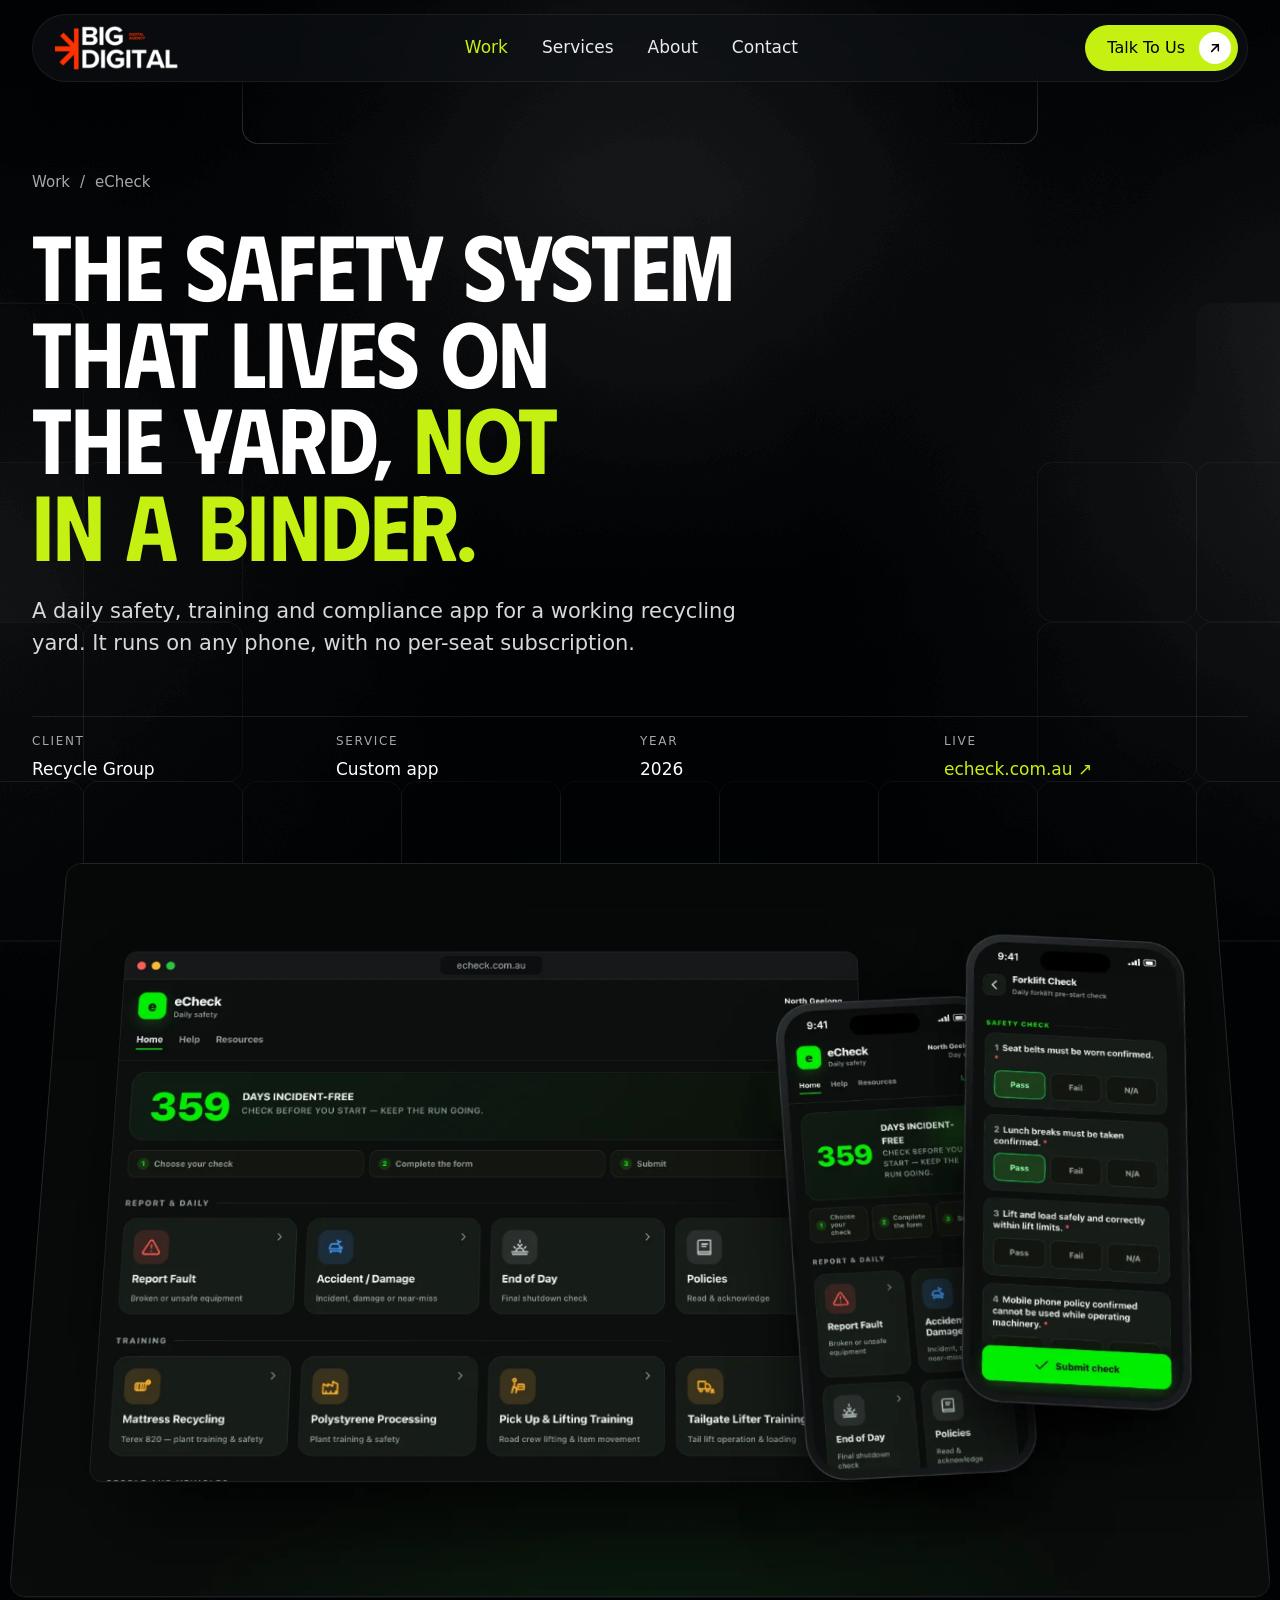
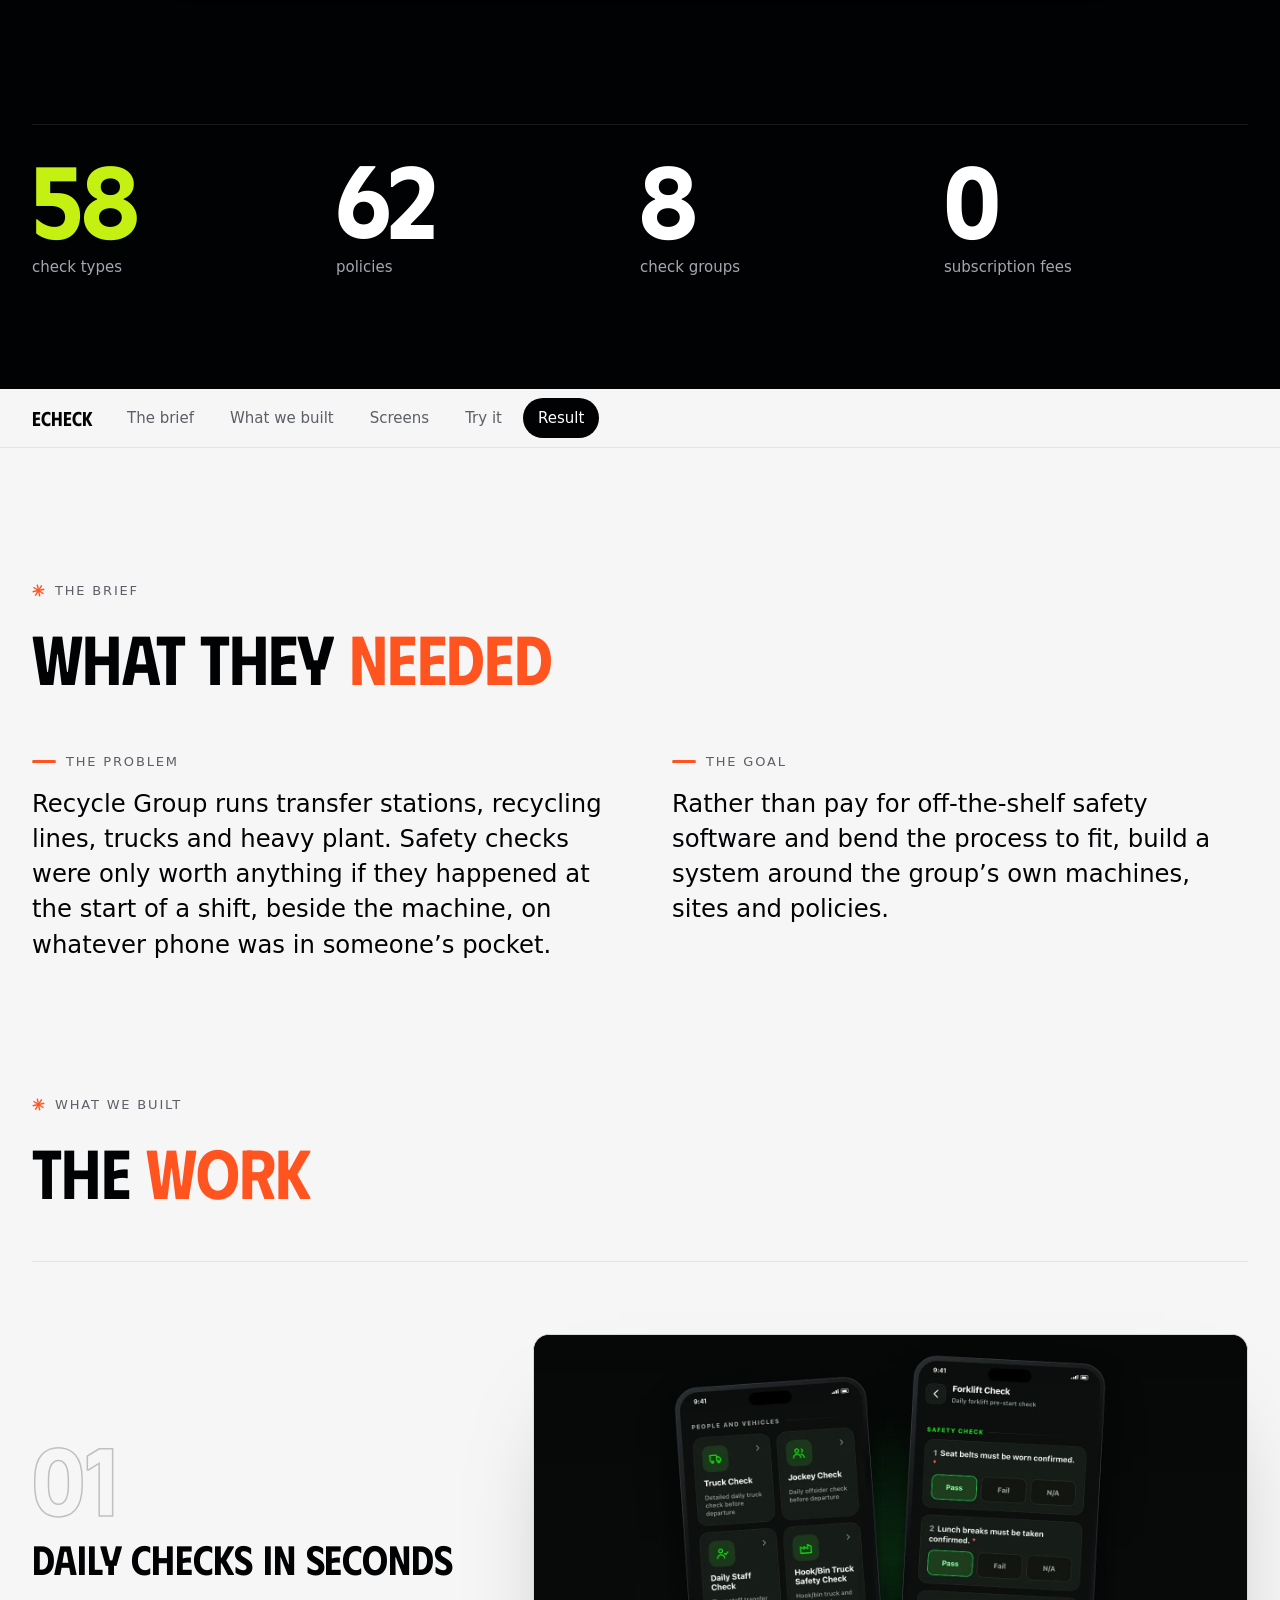
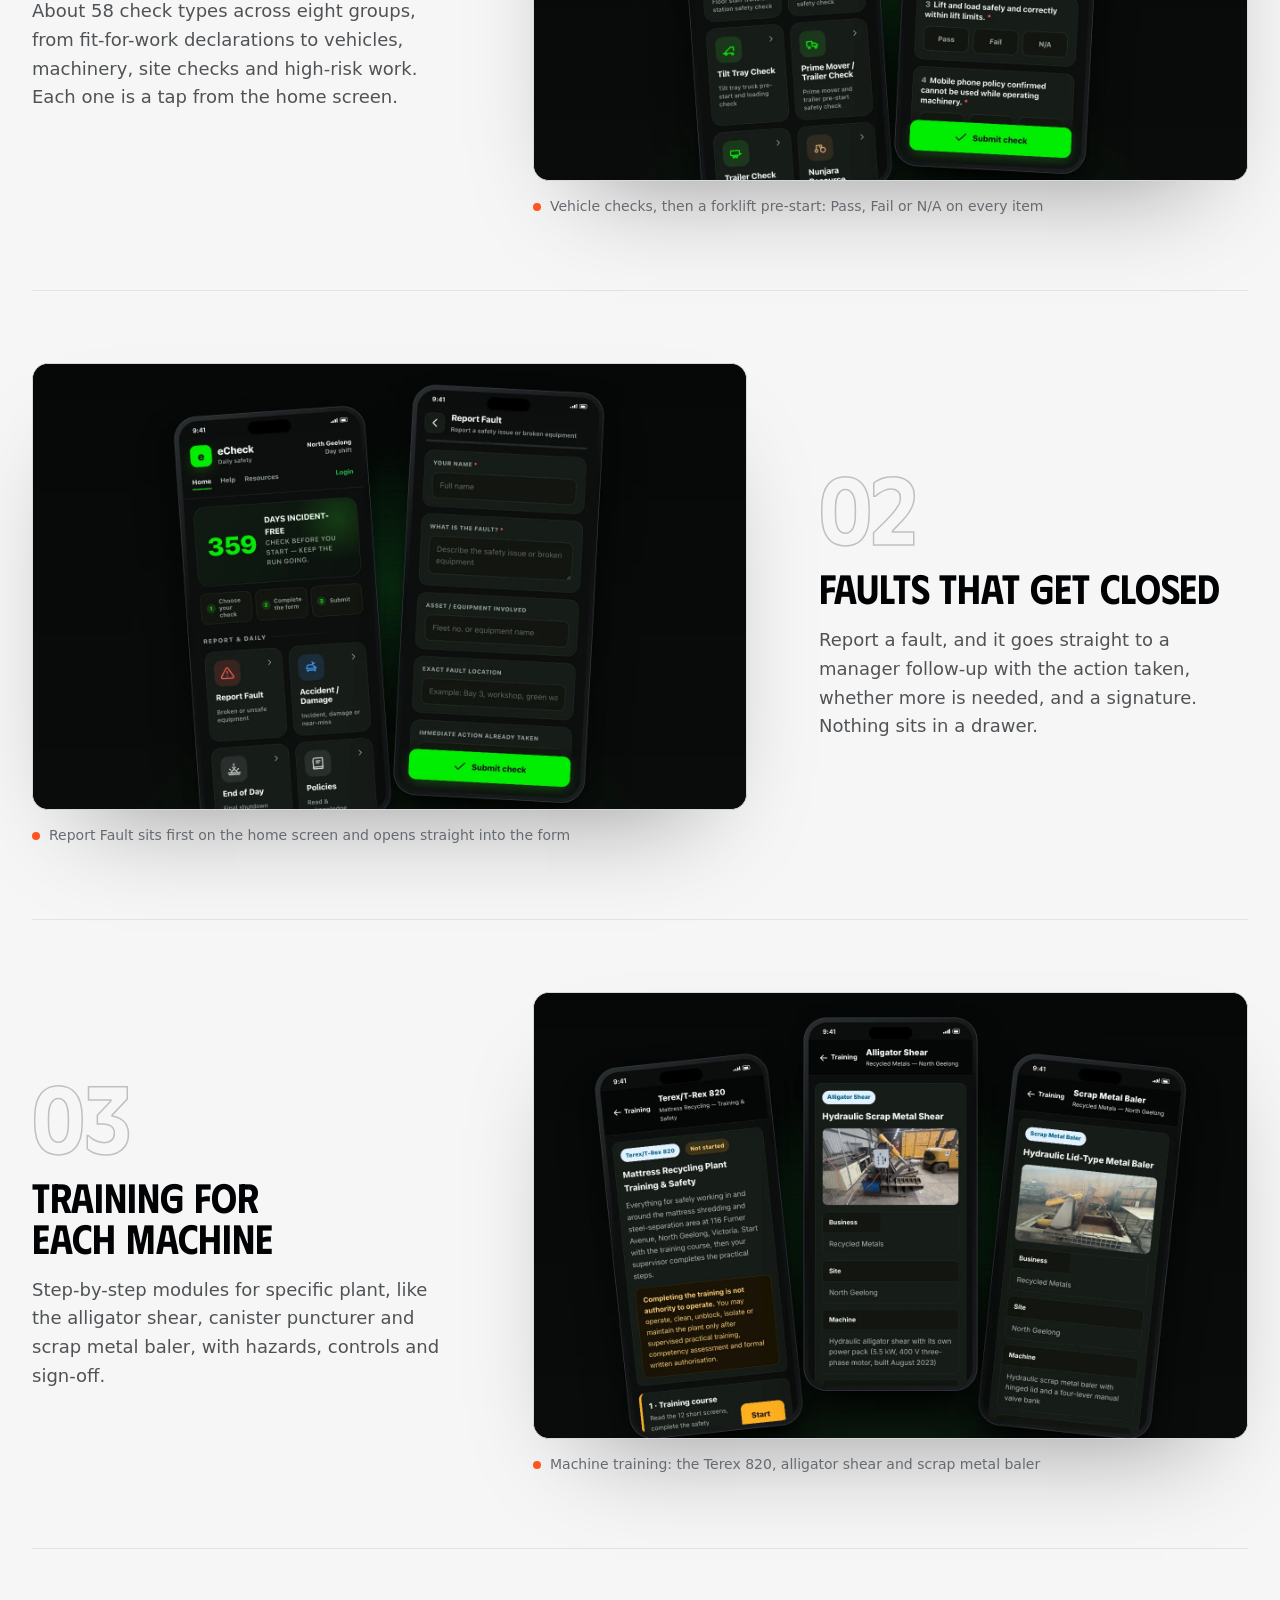
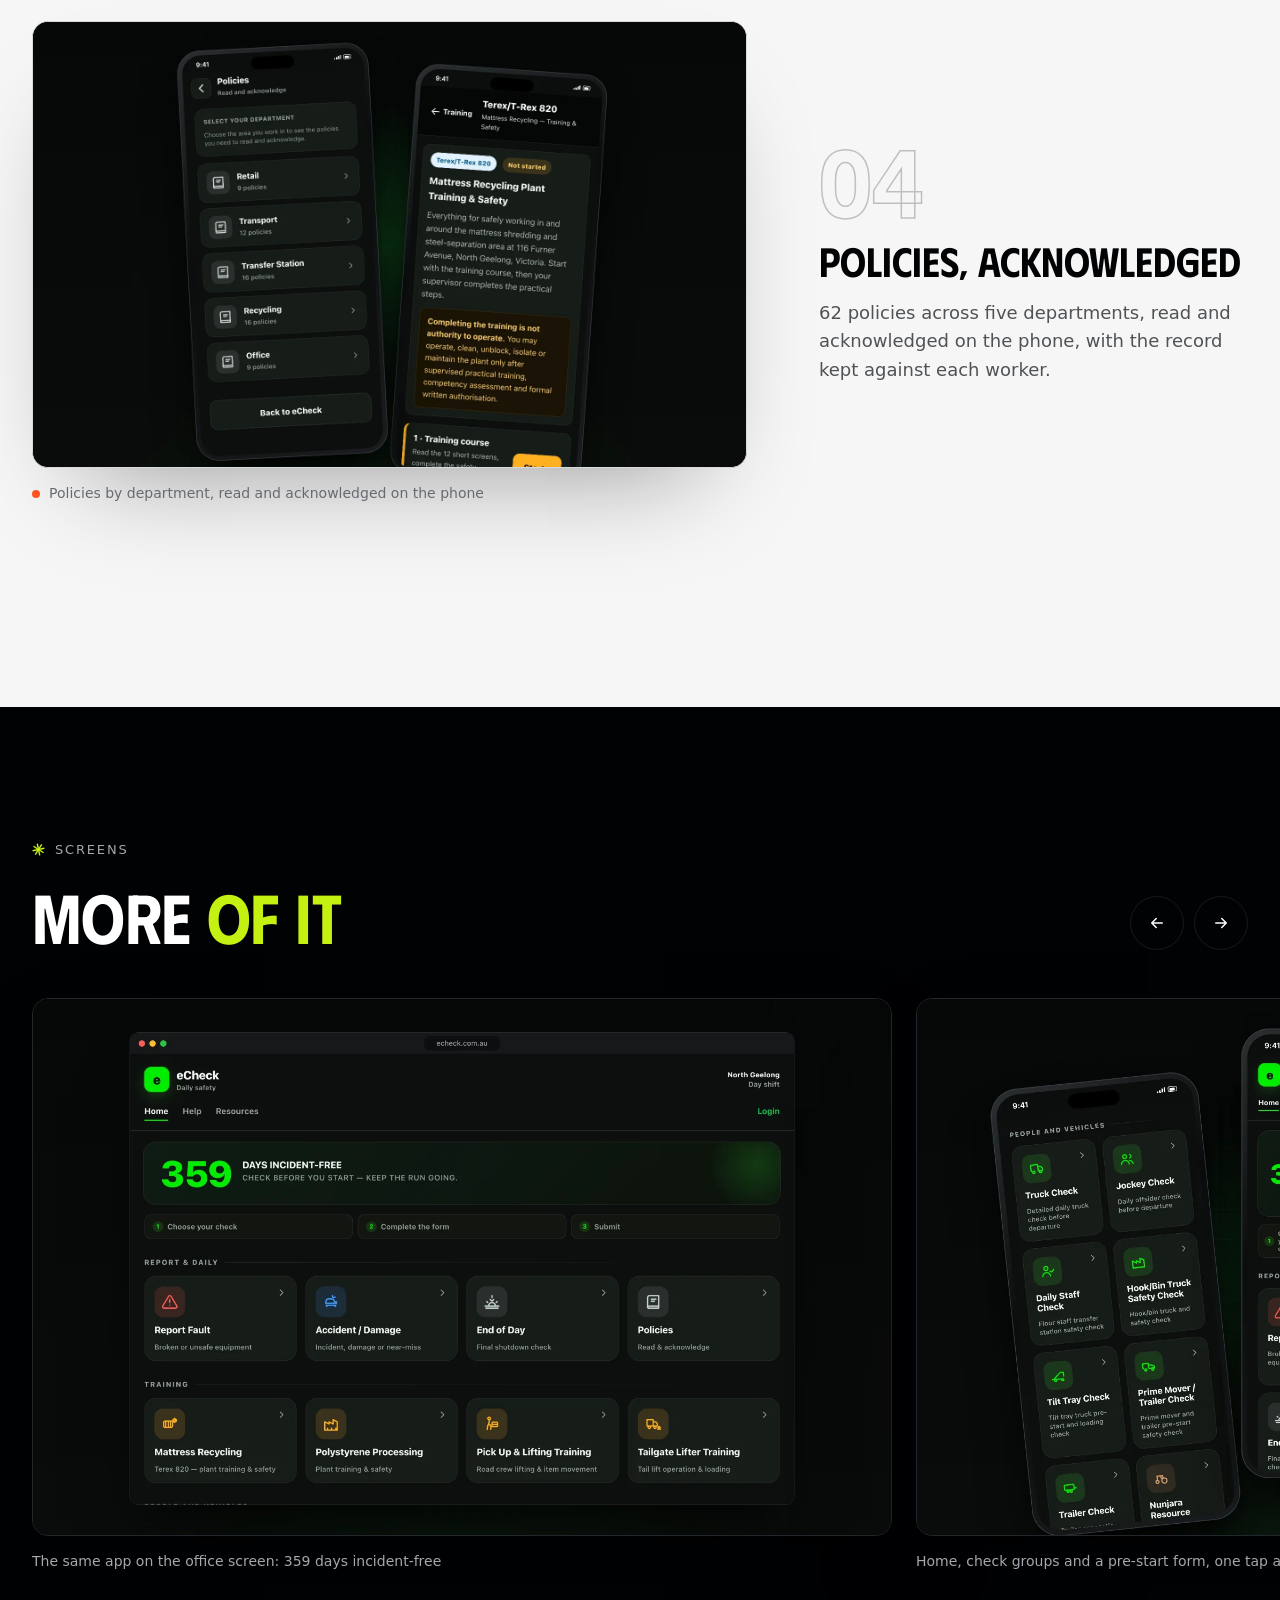
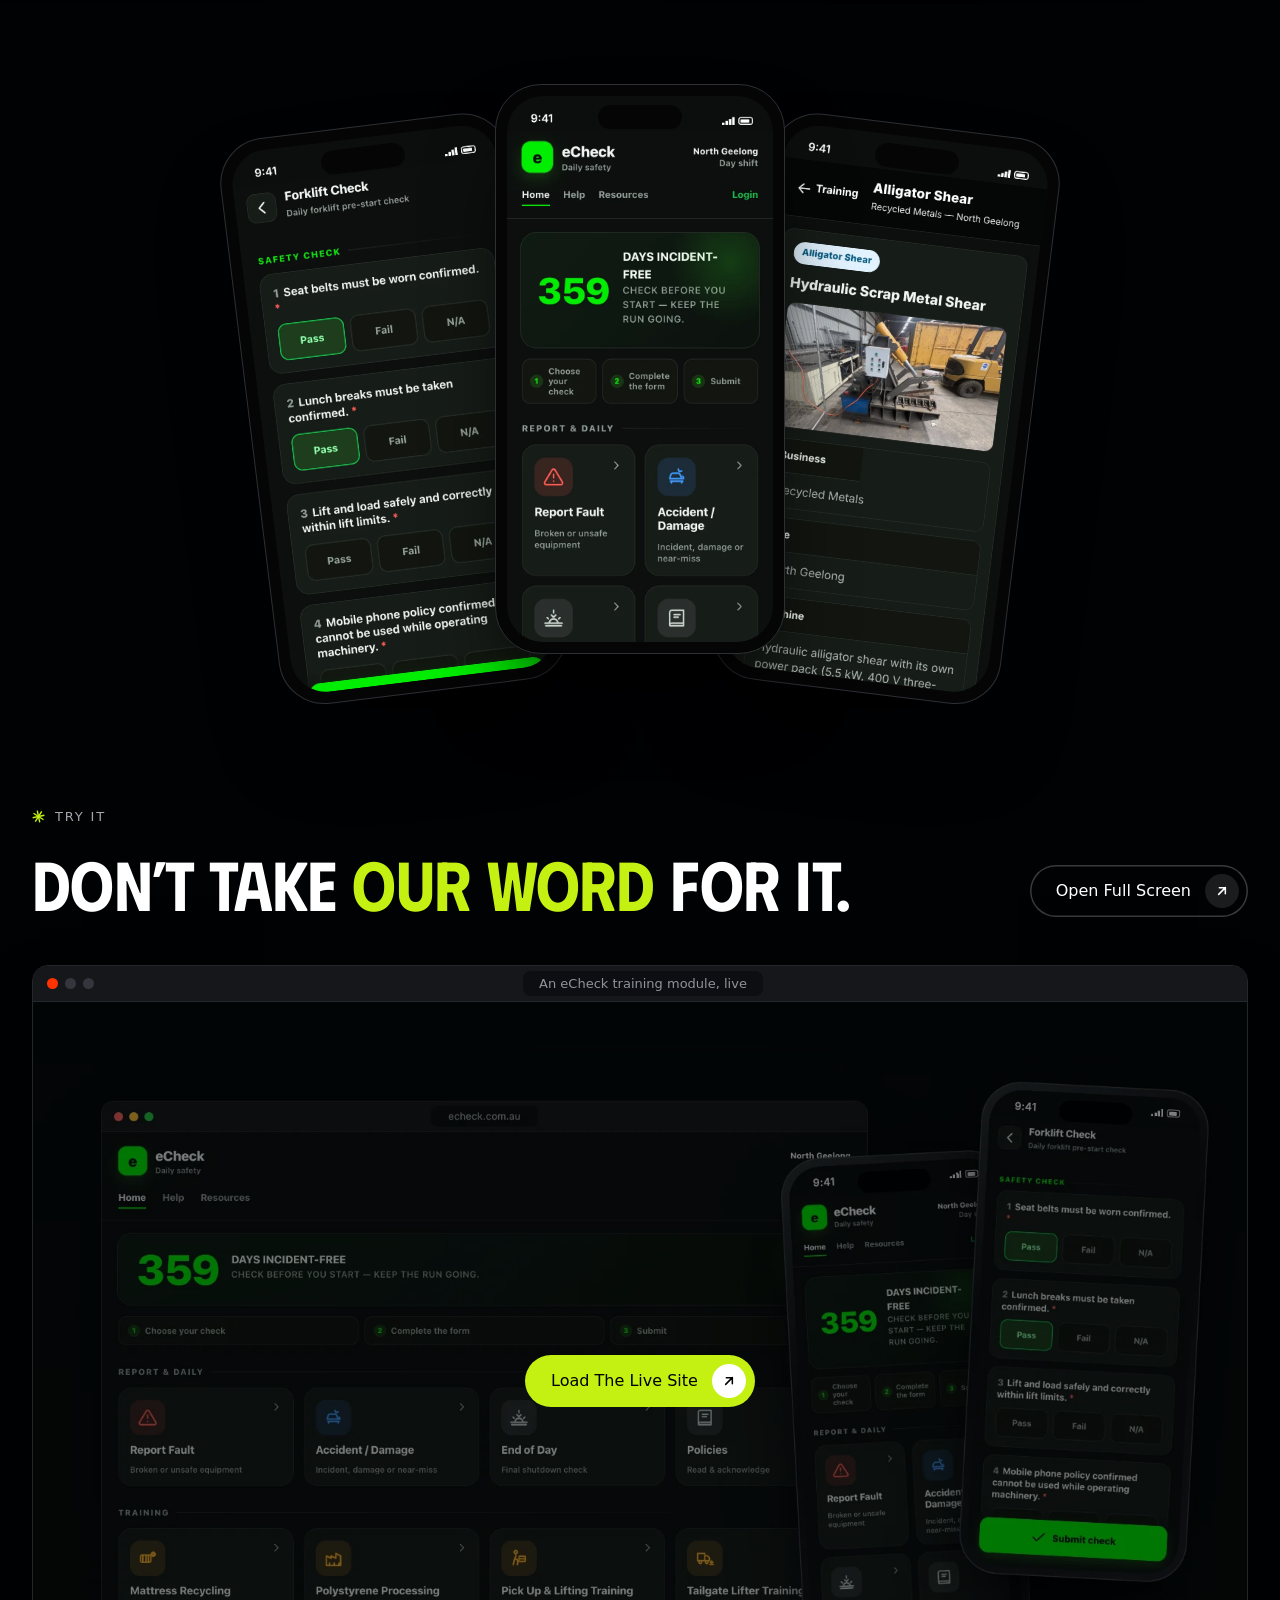
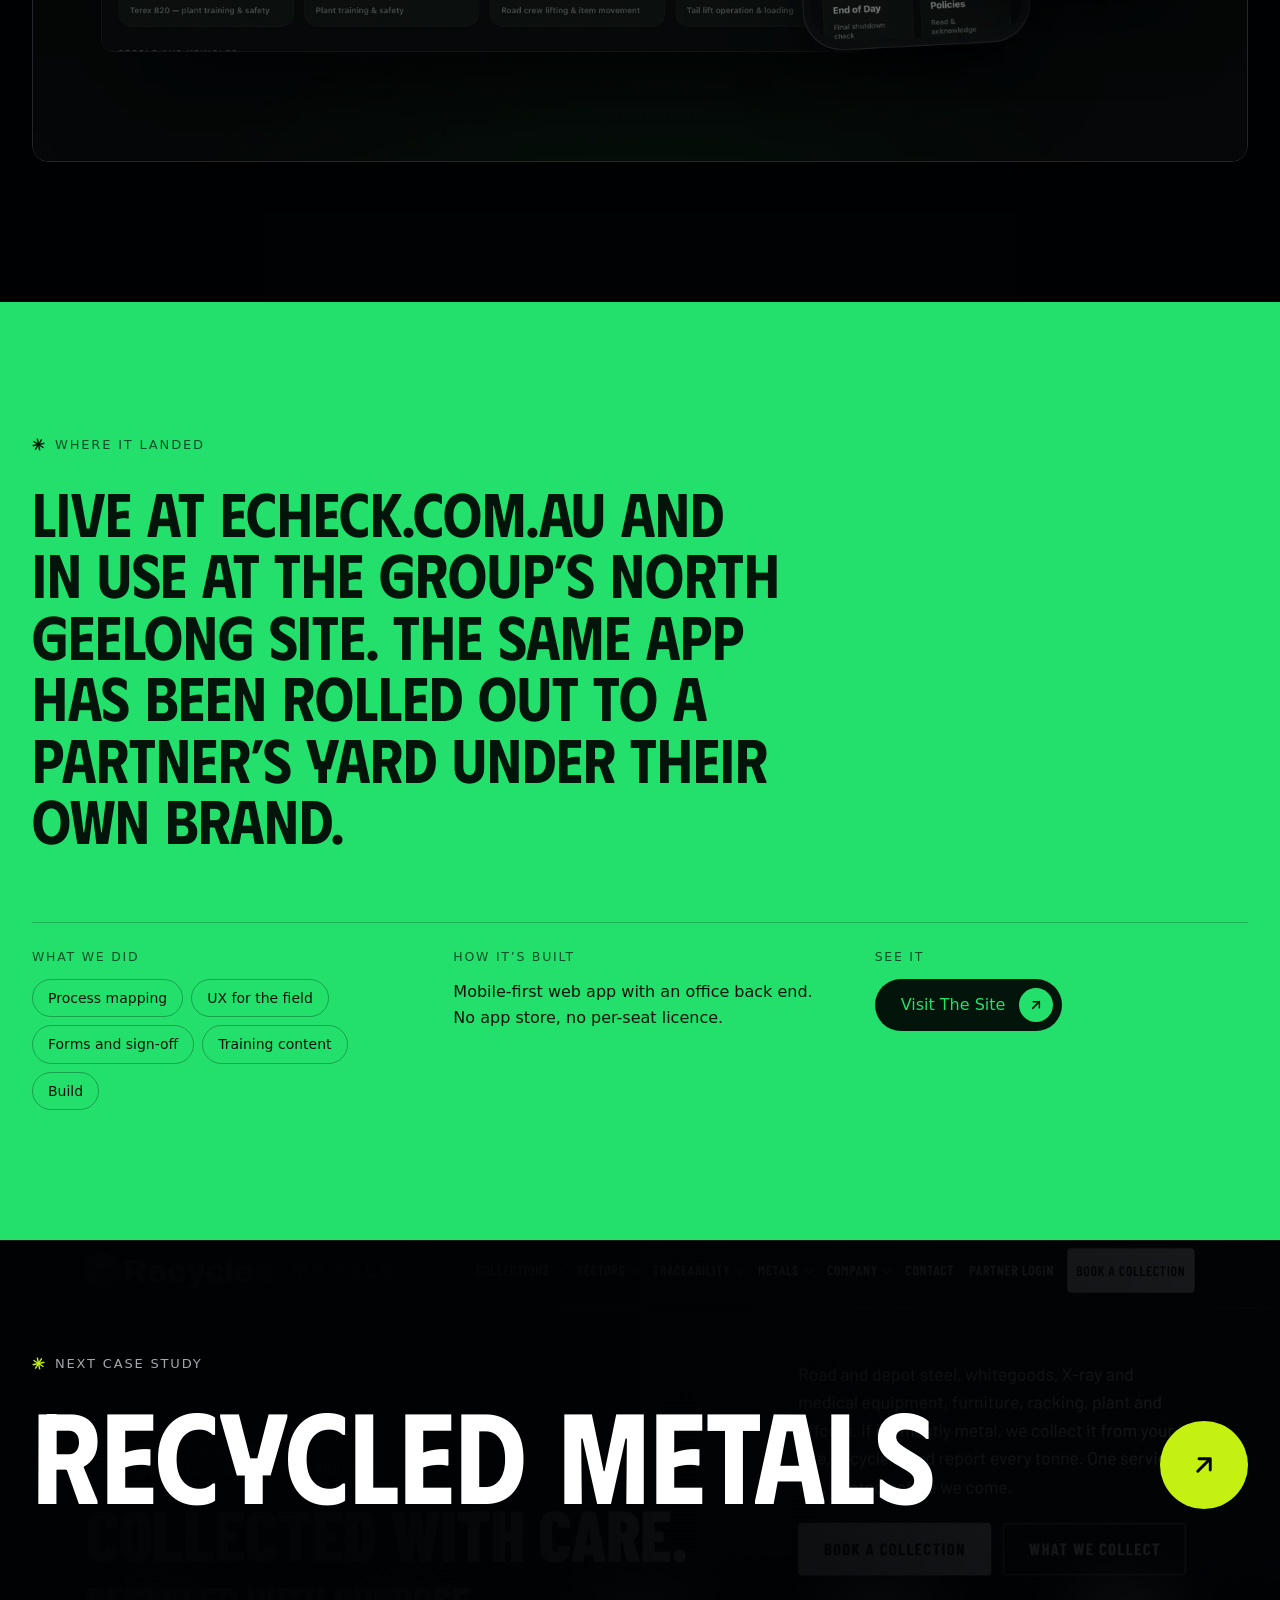
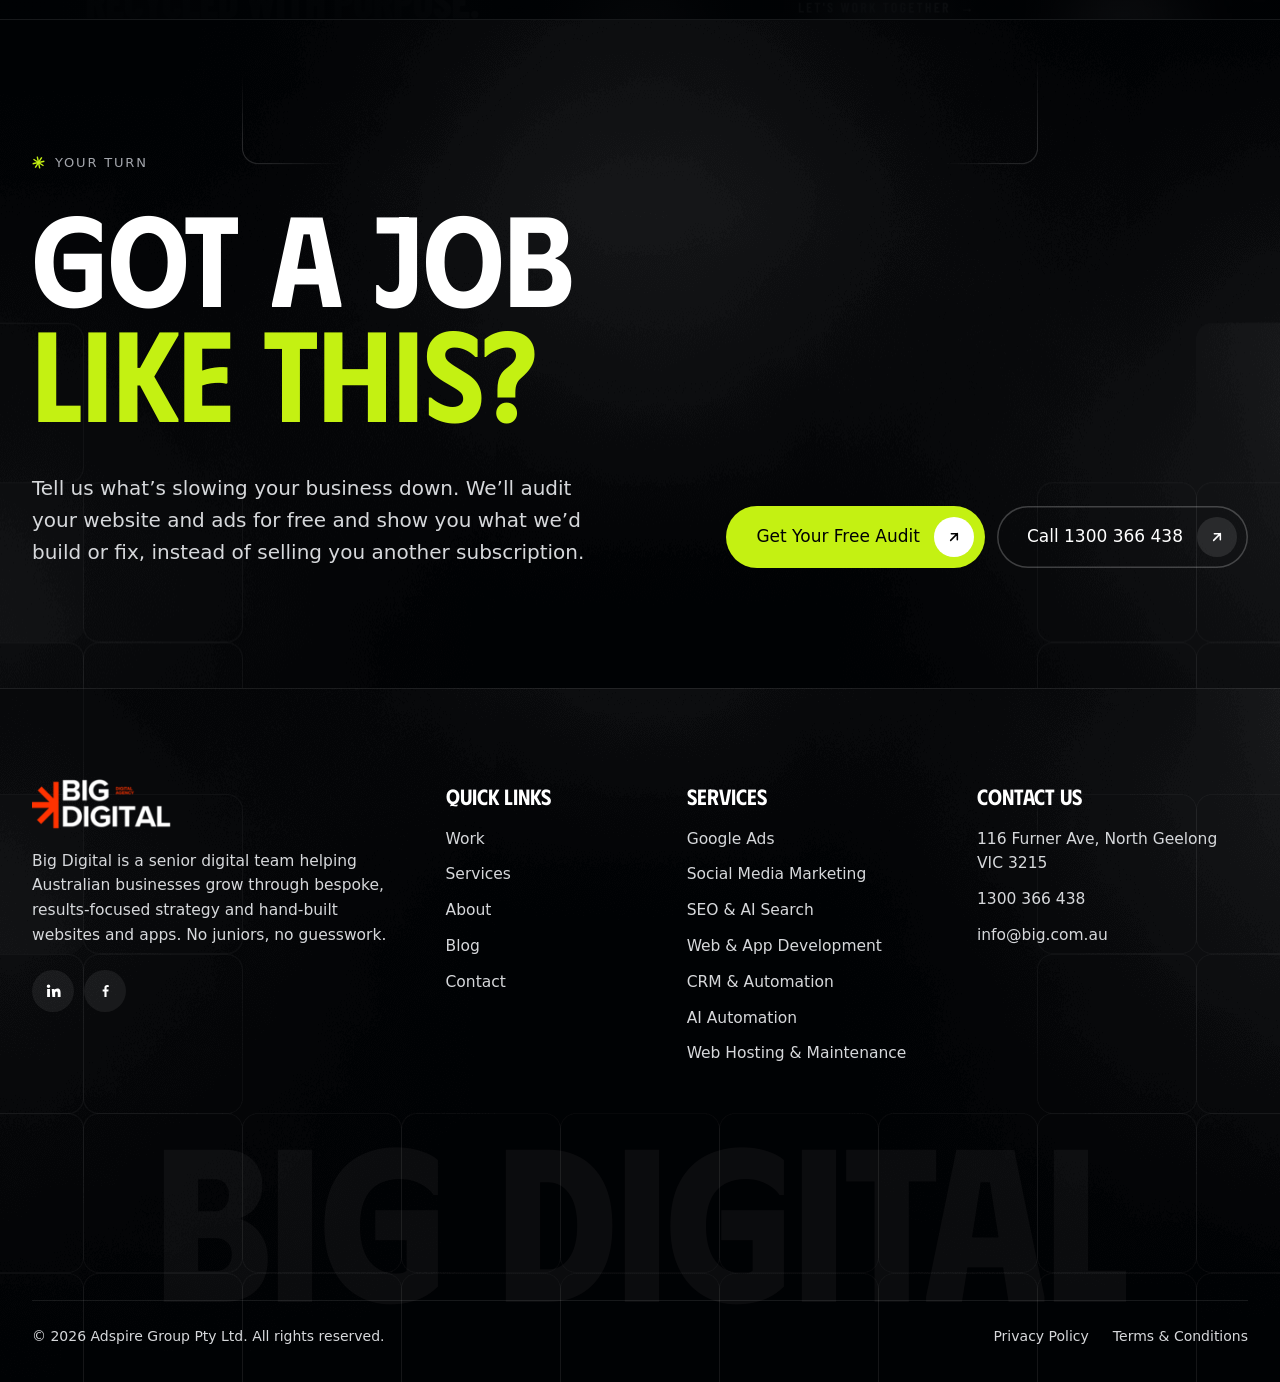
==== commit b9271275: "eCheck: replace squashed desktop shots with phone and desktop mockups - New screens captured from th" ====
--- a/echeck/index.html
+++ b/echeck/index.html
@@ -22,7 +22,7 @@
   <h1 class="rv d1">The safety system that lives on the yard, <em>not in a binder.</em></h1>
   <p class="c-line rv d2">A daily safety, training and compliance app for a working recycling yard. It runs on any phone, with no per-seat subscription.</p>
   <dl class="c-meta rv d3"><div><dt>Client</dt><dd>Recycle Group</dd></div><div><dt>Service</dt><dd>Custom app</dd></div><div><dt>Year</dt><dd>2026</dd></div><div><dt>Live</dt><dd><a href="https://echeck.com.au/" target="_blank" rel="noopener">echeck.com.au ↗</a></dd></div></dl>
-  <div class="stagewrap"><div class="tilt"><div class="frame" data-zoom="../img/echeck-shear.webp" data-cap="eCheck" role="button" tabindex="0"><div class="bar"><i></i><i></i><i></i><em>eCheck · training</em></div><img src="../img/echeck-shear.webp" alt="eCheck" width="1600" height="1000"></div></div></div>
+  <div class="stagewrap"><div class="tilt"><div class="frame" data-zoom="../img/echeck-scene-hero.webp" data-cap="eCheck" role="button" tabindex="0"><img src="../img/echeck-scene-hero.webp" alt="eCheck" width="1600" height="1000"></div></div></div>
 </div></section>
 <section class="stats"><div class="wrap"><div class="g"><div class="rv"><b class="ac"><span data-n="58">58</span></b><span>check types</span></div><div class="rv"><b class=""><span data-n="62">62</span></b><span>policies</span></div><div class="rv"><b class=""><span data-n="8">8</span></b><span>check groups</span></div><div class="rv"><b class=""><span data-n="0">0</span></b><span>subscription fees</span></div></div></div></section>
 <nav class="subnav" aria-label="Sections"><div class="wrap"><span class="nm">eCheck</span><a href="#brief">The brief</a><a href="#build">What we built</a><a href="#screens">Screens</a><a href="#live">Try it</a><a href="#result">Result</a></div></nav>
@@ -34,22 +34,22 @@
 <section class="sec" id="build" style="padding-top:0"><div class="wrap">
   <div class="k rv">What we built</div><h2 class="h2 rv d1" style="margin-bottom:56px">The <em>work</em></h2>
   <article class="feat"><div class="ft rv"><div class="num">01</div><h3>Daily checks in seconds</h3><p>About 58 check types across eight groups, from fit-for-work declarations to vehicles, machinery, site checks and high-risk work. Each one is a tap from the home screen.</p></div>
-<figure class="rv d1"><div class="frame" data-zoom="../img/echeck-form.webp" data-cap="A machine pre-start: tick, photo, sign" role="button" tabindex="0"><div class="bar"><i></i><i></i><i></i></div><img src="../img/echeck-form.webp" alt="A machine pre-start: tick, photo, sign" width="1600" height="1000" loading=lazy decoding=async></div><figcaption>A machine pre-start: tick, photo, sign</figcaption></figure></article><article class="feat"><div class="ft rv"><div class="num">02</div><h3>Faults that get closed</h3><p>Report a fault, and it goes straight to a manager follow-up with the action taken, whether more is needed, and a signature. Nothing sits in a drawer.</p></div>
-<figure class="rv d1"><div class="frame" data-zoom="../img/echeck-fault.webp" data-cap="Report a fault: straight to a manager" role="button" tabindex="0"><div class="bar"><i></i><i></i><i></i></div><img src="../img/echeck-fault.webp" alt="Report a fault: straight to a manager" width="1600" height="1000" loading=lazy decoding=async></div><figcaption>Report a fault: straight to a manager</figcaption></figure></article><article class="feat"><div class="ft rv"><div class="num">03</div><h3>Training for each machine</h3><p>Step-by-step modules for specific plant, like the alligator shear, canister puncturer and scrap metal baler, with hazards, controls and sign-off.</p></div>
-<figure class="rv d1"><div class="frame" data-zoom="../img/echeck-baler.webp" data-cap="Training module: scrap metal baler" role="button" tabindex="0"><div class="bar"><i></i><i></i><i></i></div><img src="../img/echeck-baler.webp" alt="Training module: scrap metal baler" width="1600" height="1000" loading=lazy decoding=async></div><figcaption>Training module: scrap metal baler</figcaption></figure></article><article class="feat"><div class="ft rv"><div class="num">04</div><h3>Policies, acknowledged</h3><p>62 policies across five departments, read and acknowledged on the phone, with the record kept against each worker.</p></div>
-<figure class="rv d1"><div class="frame" data-zoom="../img/echeck-modules.webp" data-cap="The training library" role="button" tabindex="0"><div class="bar"><i></i><i></i><i></i></div><img src="../img/echeck-modules.webp" alt="The training library" width="1600" height="1000" loading=lazy decoding=async></div><figcaption>The training library</figcaption></figure></article>
+<figure class="rv d1"><div class="frame" data-zoom="../img/echeck-scene-checks.webp" data-cap="Vehicle checks, then a forklift pre-start: Pass, Fail or N/A on every item" role="button" tabindex="0"><img src="../img/echeck-scene-checks.webp" alt="Vehicle checks, then a forklift pre-start: Pass, Fail or N/A on every item" width="1600" height="1000" loading=lazy decoding=async></div><figcaption>Vehicle checks, then a forklift pre-start: Pass, Fail or N/A on every item</figcaption></figure></article><article class="feat"><div class="ft rv"><div class="num">02</div><h3>Faults that get closed</h3><p>Report a fault, and it goes straight to a manager follow-up with the action taken, whether more is needed, and a signature. Nothing sits in a drawer.</p></div>
+<figure class="rv d1"><div class="frame" data-zoom="../img/echeck-scene-fault.webp" data-cap="Report Fault sits first on the home screen and opens straight into the form" role="button" tabindex="0"><img src="../img/echeck-scene-fault.webp" alt="Report Fault sits first on the home screen and opens straight into the form" width="1600" height="1000" loading=lazy decoding=async></div><figcaption>Report Fault sits first on the home screen and opens straight into the form</figcaption></figure></article><article class="feat"><div class="ft rv"><div class="num">03</div><h3>Training for each machine</h3><p>Step-by-step modules for specific plant, like the alligator shear, canister puncturer and scrap metal baler, with hazards, controls and sign-off.</p></div>
+<figure class="rv d1"><div class="frame" data-zoom="../img/echeck-scene-training.webp" data-cap="Machine training: the Terex 820, alligator shear and scrap metal baler" role="button" tabindex="0"><img src="../img/echeck-scene-training.webp" alt="Machine training: the Terex 820, alligator shear and scrap metal baler" width="1600" height="1000" loading=lazy decoding=async></div><figcaption>Machine training: the Terex 820, alligator shear and scrap metal baler</figcaption></figure></article><article class="feat"><div class="ft rv"><div class="num">04</div><h3>Policies, acknowledged</h3><p>62 policies across five departments, read and acknowledged on the phone, with the record kept against each worker.</p></div>
+<figure class="rv d1"><div class="frame" data-zoom="../img/echeck-scene-policies.webp" data-cap="Policies by department, read and acknowledged on the phone" role="button" tabindex="0"><img src="../img/echeck-scene-policies.webp" alt="Policies by department, read and acknowledged on the phone" width="1600" height="1000" loading=lazy decoding=async></div><figcaption>Policies by department, read and acknowledged on the phone</figcaption></figure></article>
 </div></section>
 </div>
 <section class="gal" id="screens"><div class="wrap galhead"><div><div class="k rv">Screens</div><h2 class="h2 rv d1">More <em>of it</em></h2></div>
 <div class="arrows rv"><button type="button" data-d="-1" aria-label="Scroll back"><svg viewBox="0 0 24 24" fill="none" stroke="currentColor" stroke-width="2" stroke-linecap="round" stroke-linejoin="round"><path d="M19 12H5M11 6l-6 6 6 6"/></svg></button><button type="button" data-d="1" aria-label="Scroll forward"><svg viewBox="0 0 24 24" fill="none" stroke="currentColor" stroke-width="2" stroke-linecap="round" stroke-linejoin="round"><path d="M5 12h14M13 6l6 6-6 6"/></svg></button></div></div>
-<div class="strip"><figure><div class="frame" data-zoom="../img/echeck-hero.webp" data-cap="Partner rollout: the same daily checks under a partner yard’s own brand" role="button" tabindex="0"><div class="bar"><i></i><i></i><i></i></div><img src="../img/echeck-hero.webp" alt="Partner rollout: the same daily checks under a partner yard’s own brand" width="1600" height="1000" loading=lazy decoding=async></div><figcaption>Partner rollout: the same daily checks under a partner yard’s own brand</figcaption></figure><figure><div class="frame" data-zoom="../img/echeck-training.webp" data-cap="The full training library" role="button" tabindex="0"><div class="bar"><i></i><i></i><i></i></div><img src="../img/echeck-training.webp" alt="The full training library" width="1600" height="1000" loading=lazy decoding=async></div><figcaption>The full training library</figcaption></figure></div>
-<div class="wrap"><div class="phones"><div class="phone rv d0"><img src="../img/echeck-m3.webp" alt="eCheck on a phone" loading="lazy" width="390" height="800"></div><div class="phone rv d1"><img src="../img/echeck-m2.webp" alt="eCheck on a phone" loading="lazy" width="390" height="800"></div><div class="phone rv d2"><img src="../img/echeck-m1.webp" alt="eCheck on a phone" loading="lazy" width="390" height="800"></div></div></div></section>
+<div class="strip"><figure><div class="frame" data-zoom="../img/echeck-scene-desk.webp" data-cap="The same app on the office screen: 359 days incident-free" role="button" tabindex="0"><img src="../img/echeck-scene-desk.webp" alt="The same app on the office screen: 359 days incident-free" width="1600" height="1000" loading=lazy decoding=async></div><figcaption>The same app on the office screen: 359 days incident-free</figcaption></figure><figure><div class="frame" data-zoom="../img/echeck-scene-trio.webp" data-cap="Home, check groups and a pre-start form, one tap apart" role="button" tabindex="0"><img src="../img/echeck-scene-trio.webp" alt="Home, check groups and a pre-start form, one tap apart" width="1600" height="1000" loading=lazy decoding=async></div><figcaption>Home, check groups and a pre-start form, one tap apart</figcaption></figure></div>
+<div class="wrap"><div class="phones"><div class="phone rv d0"><img src="../img/echeck-p1.webp" alt="eCheck on a phone" loading="lazy" width="390" height="800"></div><div class="phone rv d1"><img src="../img/echeck-p2.webp" alt="eCheck on a phone" loading="lazy" width="390" height="800"></div><div class="phone rv d2"><img src="../img/echeck-p3.webp" alt="eCheck on a phone" loading="lazy" width="390" height="800"></div></div></div></section>
 
 <section class="live" id="live"><div class="wrap">
 <div class="row2"><div><div class="k rv">Try it</div><h2 class="h2 rv d1">Don’t take <em>our word</em> for it.</h2></div>
 <span class="rv"><a class="btn ghost" href="https://rm-echeck-shear-baler-2611.netlify.app/training/alligator-shear/" target="_blank" rel="noopener">Open Full Screen<span class="ic"><svg viewBox="0 0 24 24" fill="none" stroke="currentColor" stroke-width="2.3" stroke-linecap="round" stroke-linejoin="round"><path d="M7 17 17 7M8 7h9v9"/></svg></span></a></span></div>
 <div class="frame rv d1"><div class="bar"><i></i><i></i><i></i><em>An eCheck training module, live</em></div>
-<div class="vp" style="background-image:url(../img/echeck-shear.webp)"><iframe title="An eCheck training module, live" data-src="https://rm-echeck-shear-baler-2611.netlify.app/training/alligator-shear/" loading="lazy"></iframe>
+<div class="vp" style="background-image:url(../img/echeck-scene-hero.webp)"><iframe title="An eCheck training module, live" data-src="https://rm-echeck-shear-baler-2611.netlify.app/training/alligator-shear/" loading="lazy"></iframe>
 <div class="cover"><button class="btn" type="button">Load The Live Site<span class="ic"><svg viewBox="0 0 24 24" fill="none" stroke="currentColor" stroke-width="2.3" stroke-linecap="round" stroke-linejoin="round"><path d="M7 17 17 7M8 7h9v9"/></svg></span></button></div></div></div>
 </div></section>
 <section class="result" id="result"><div class="wrap">
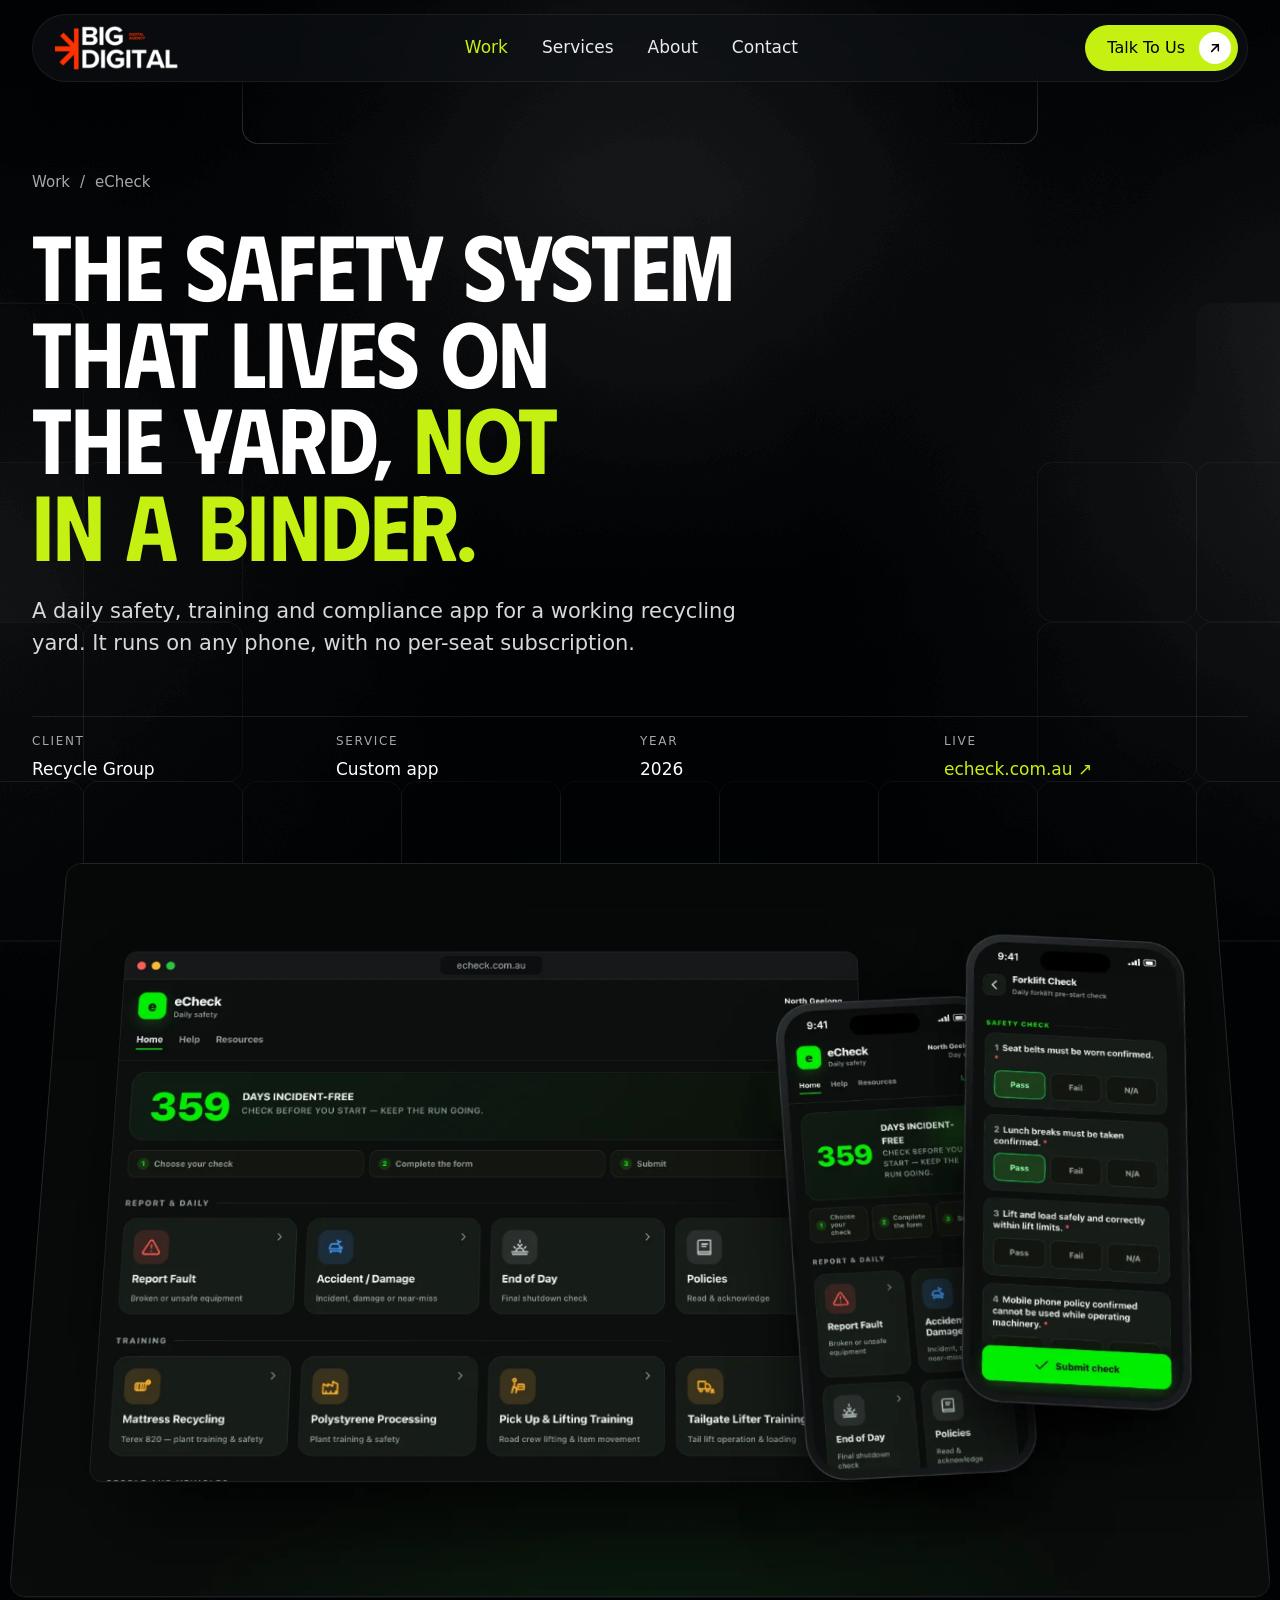
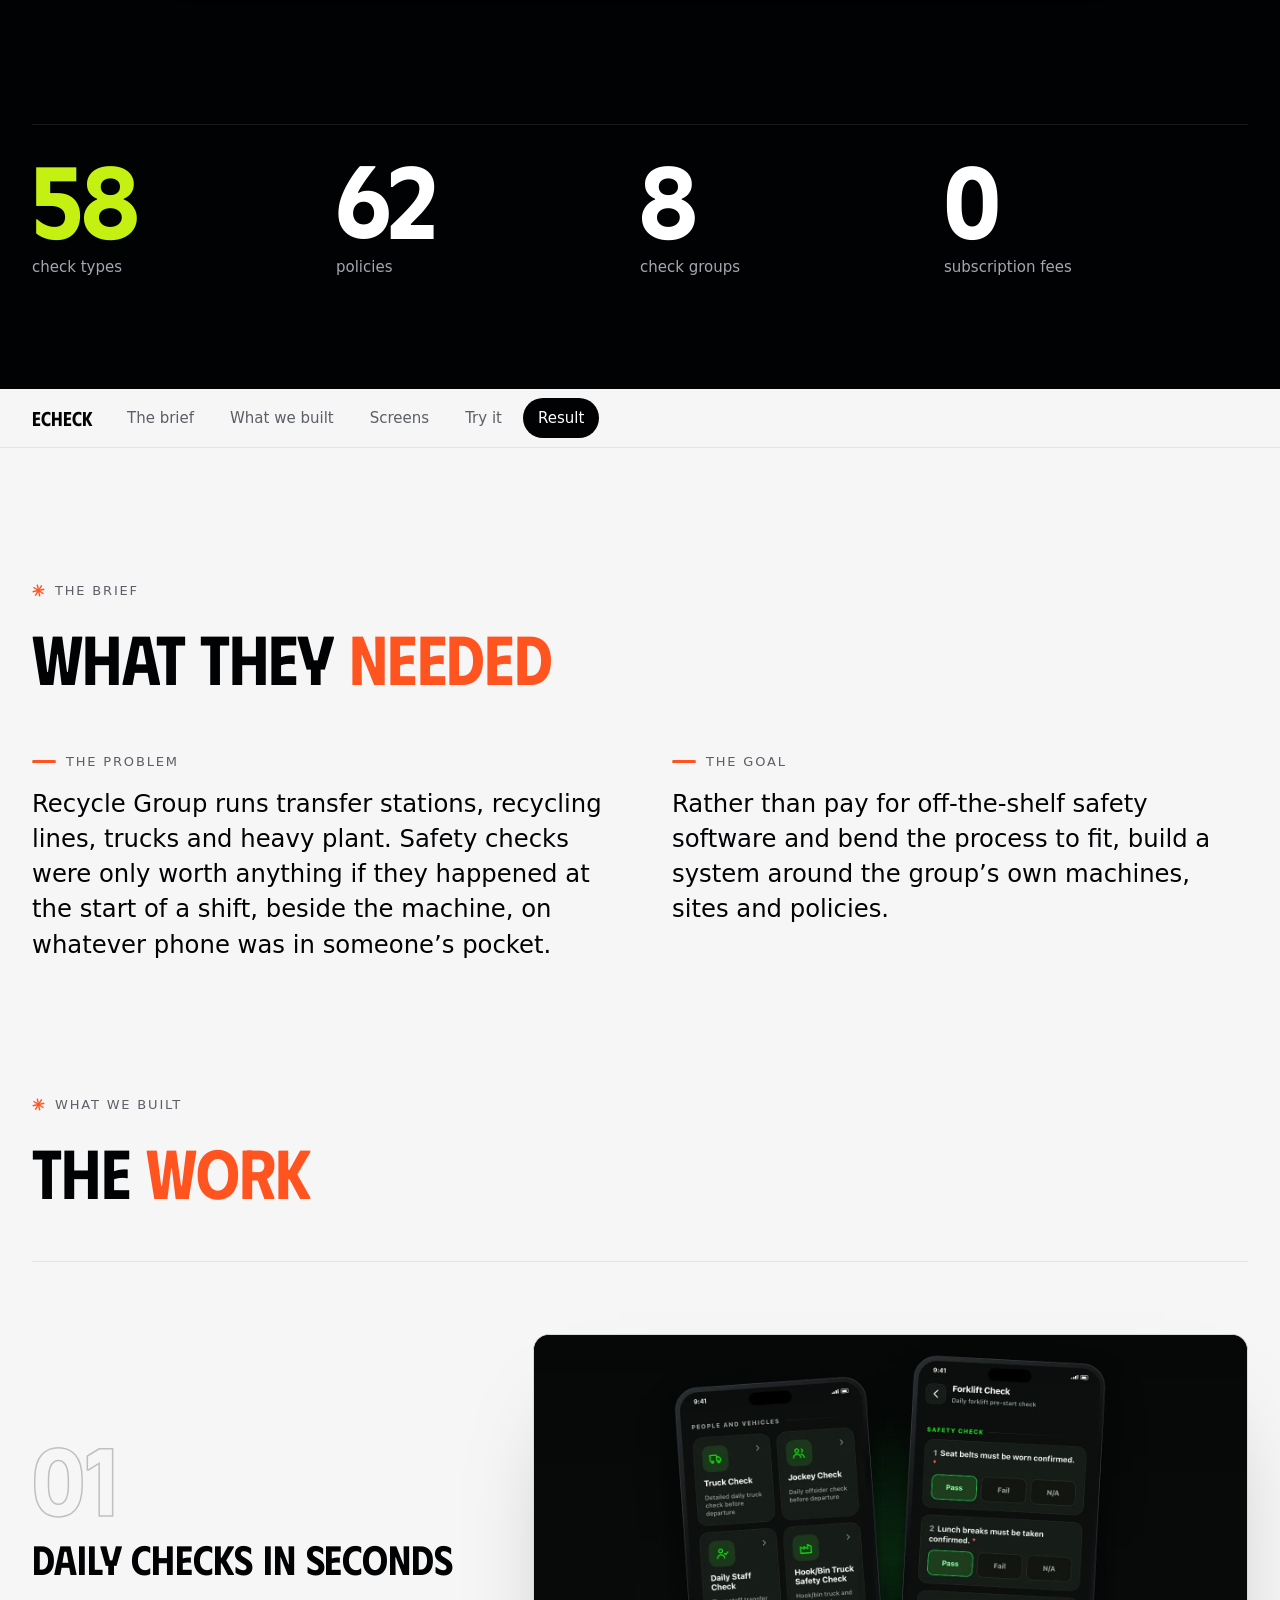
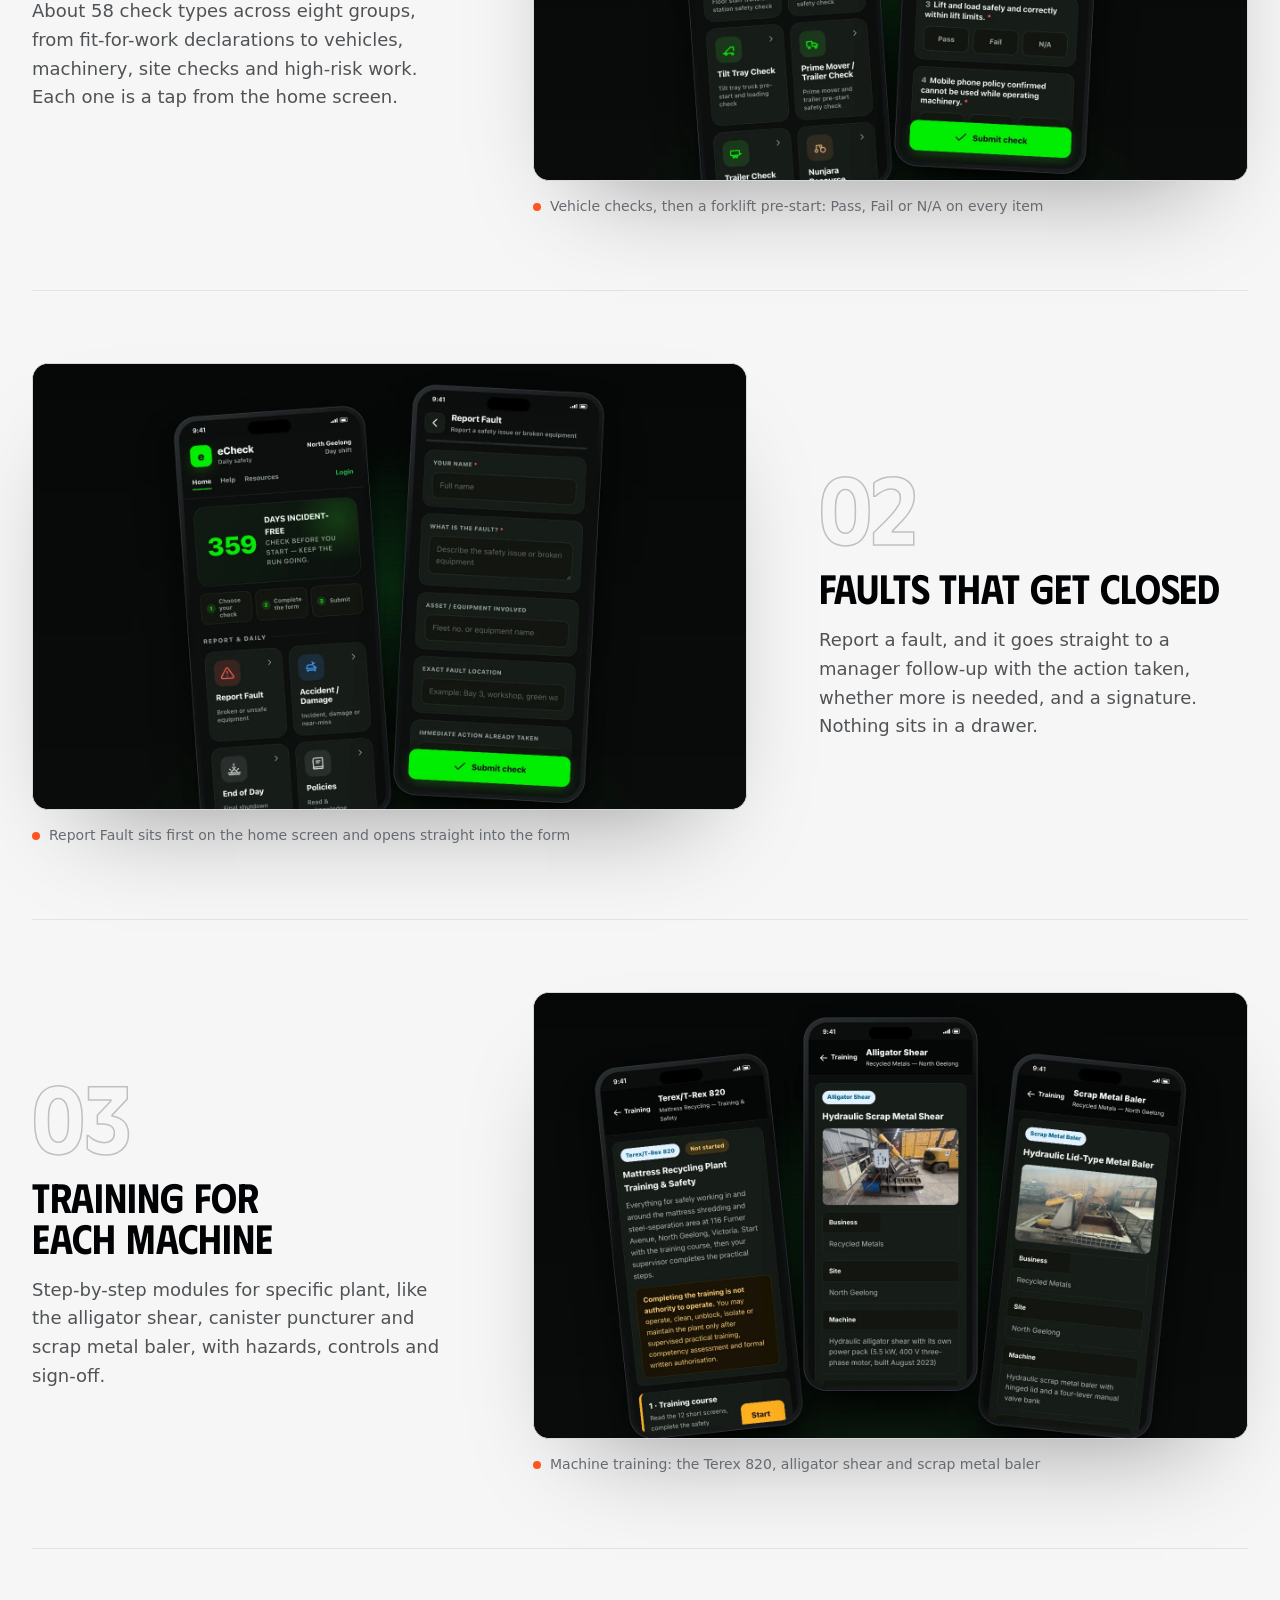
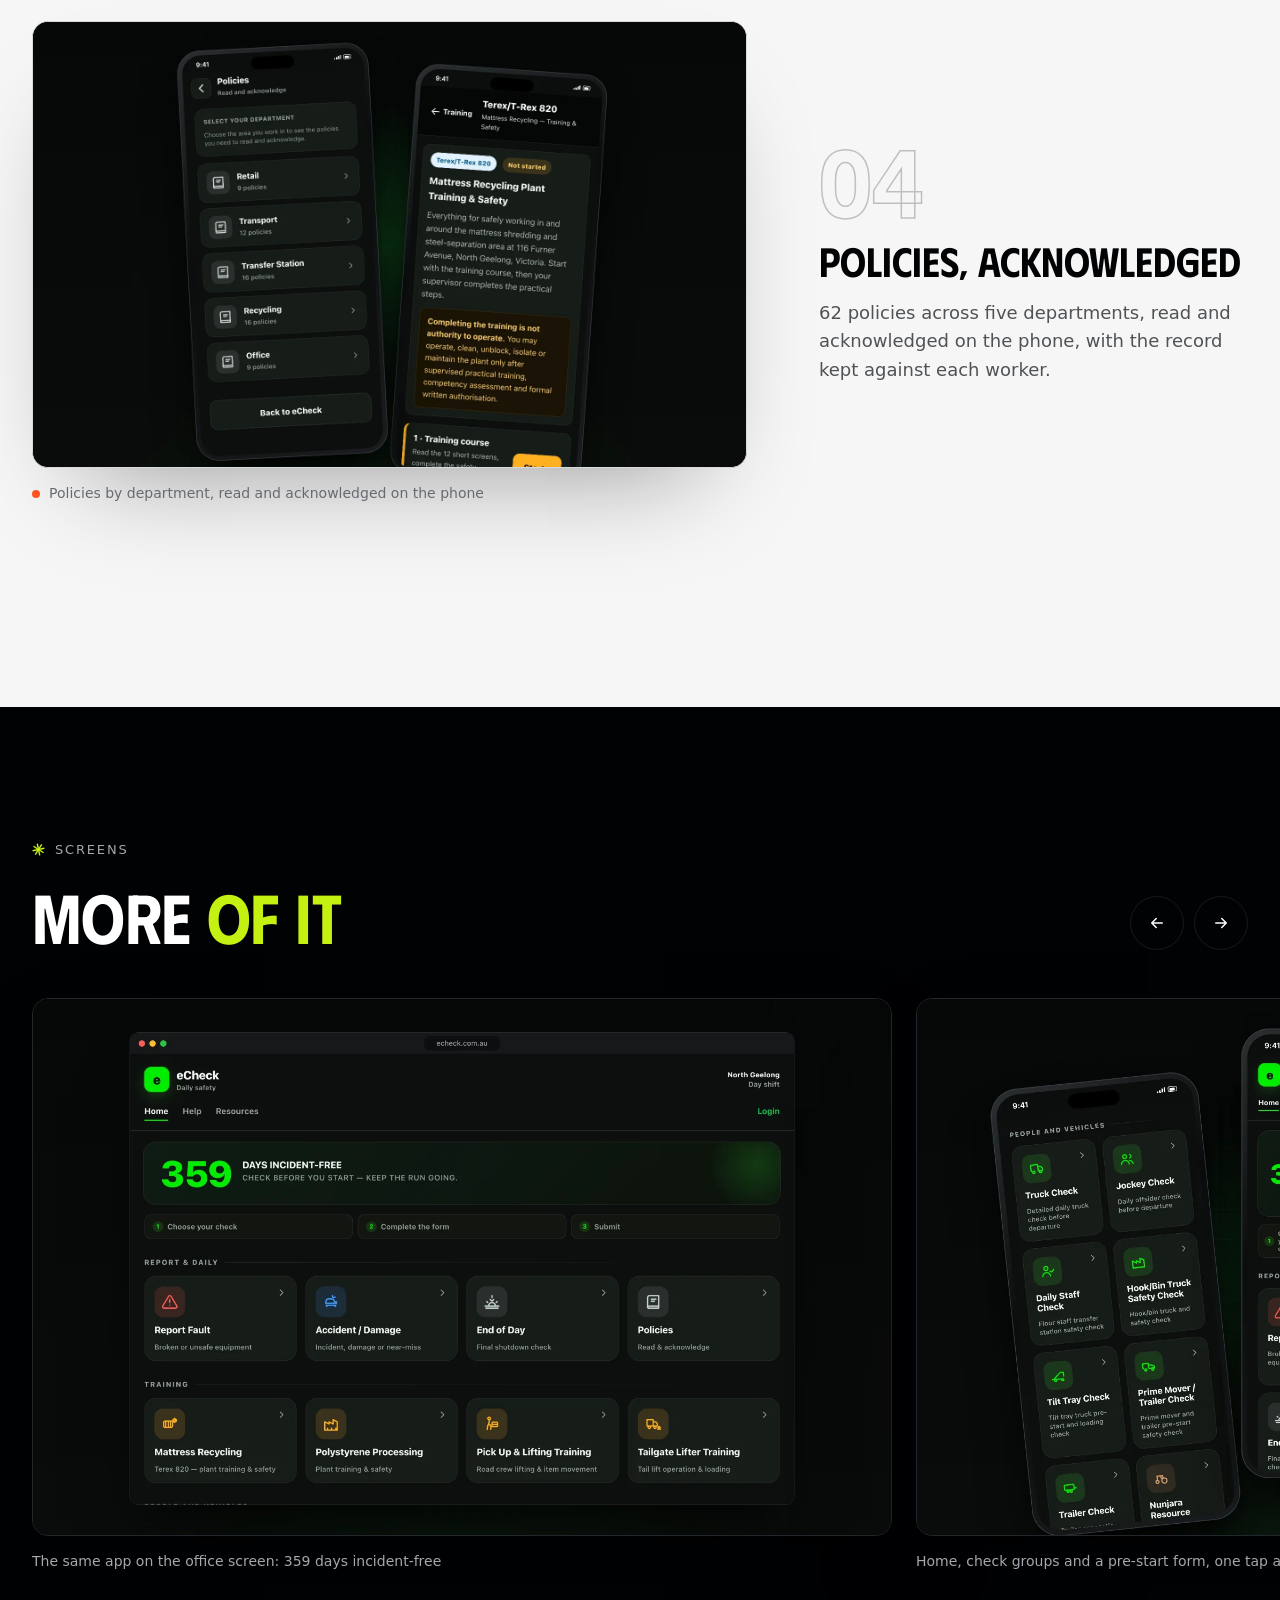
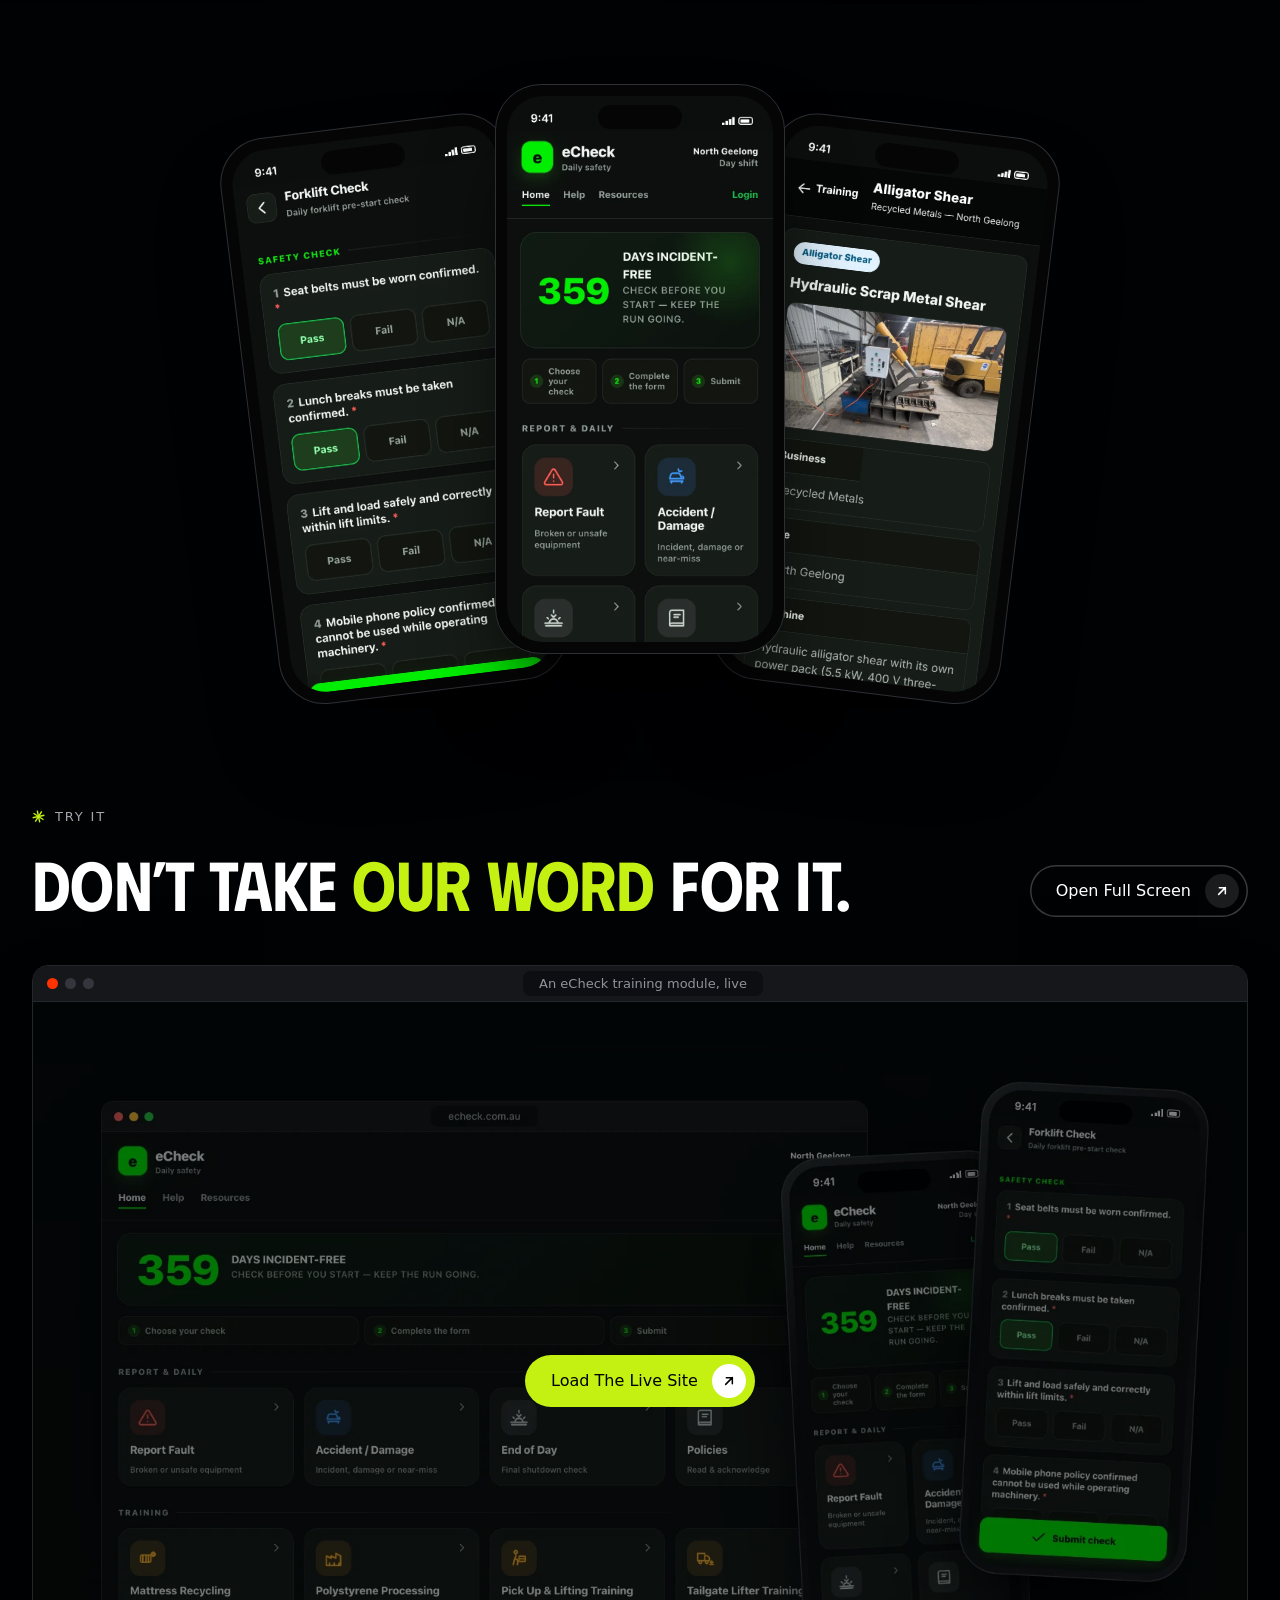
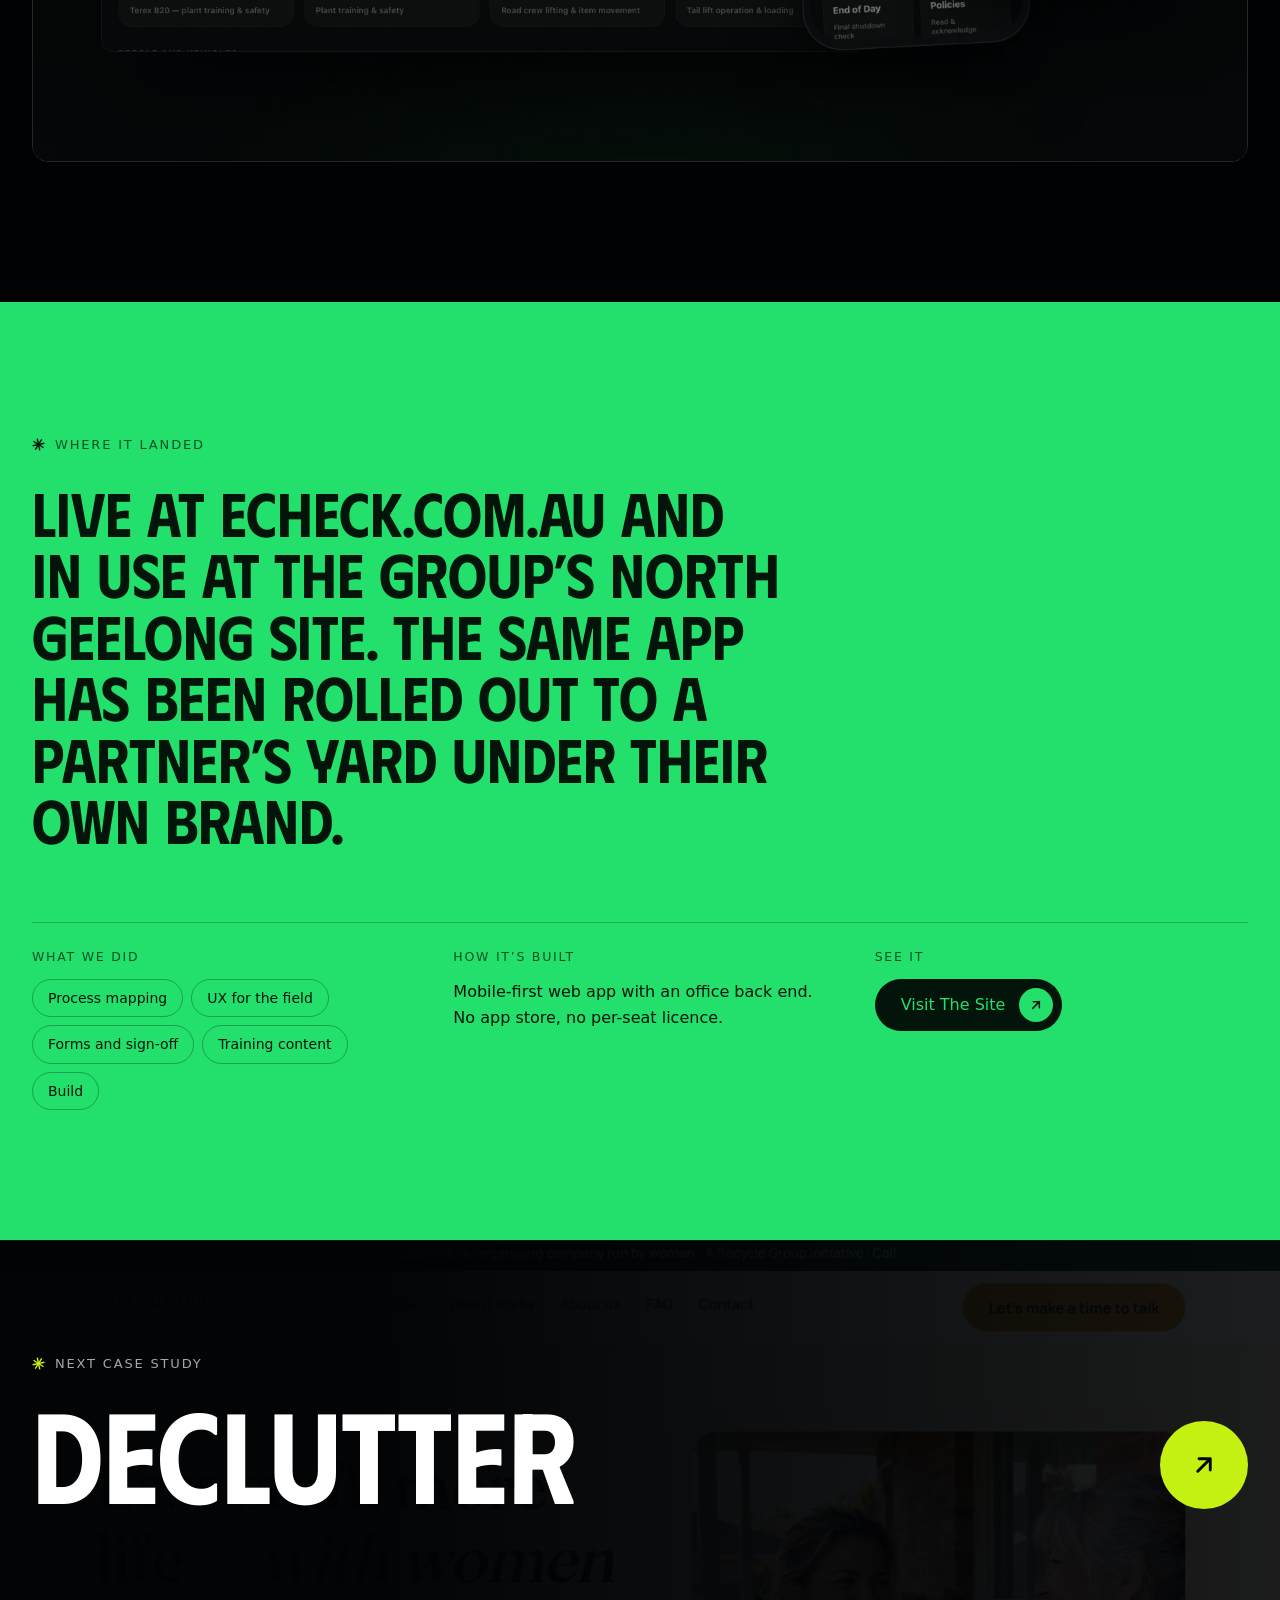
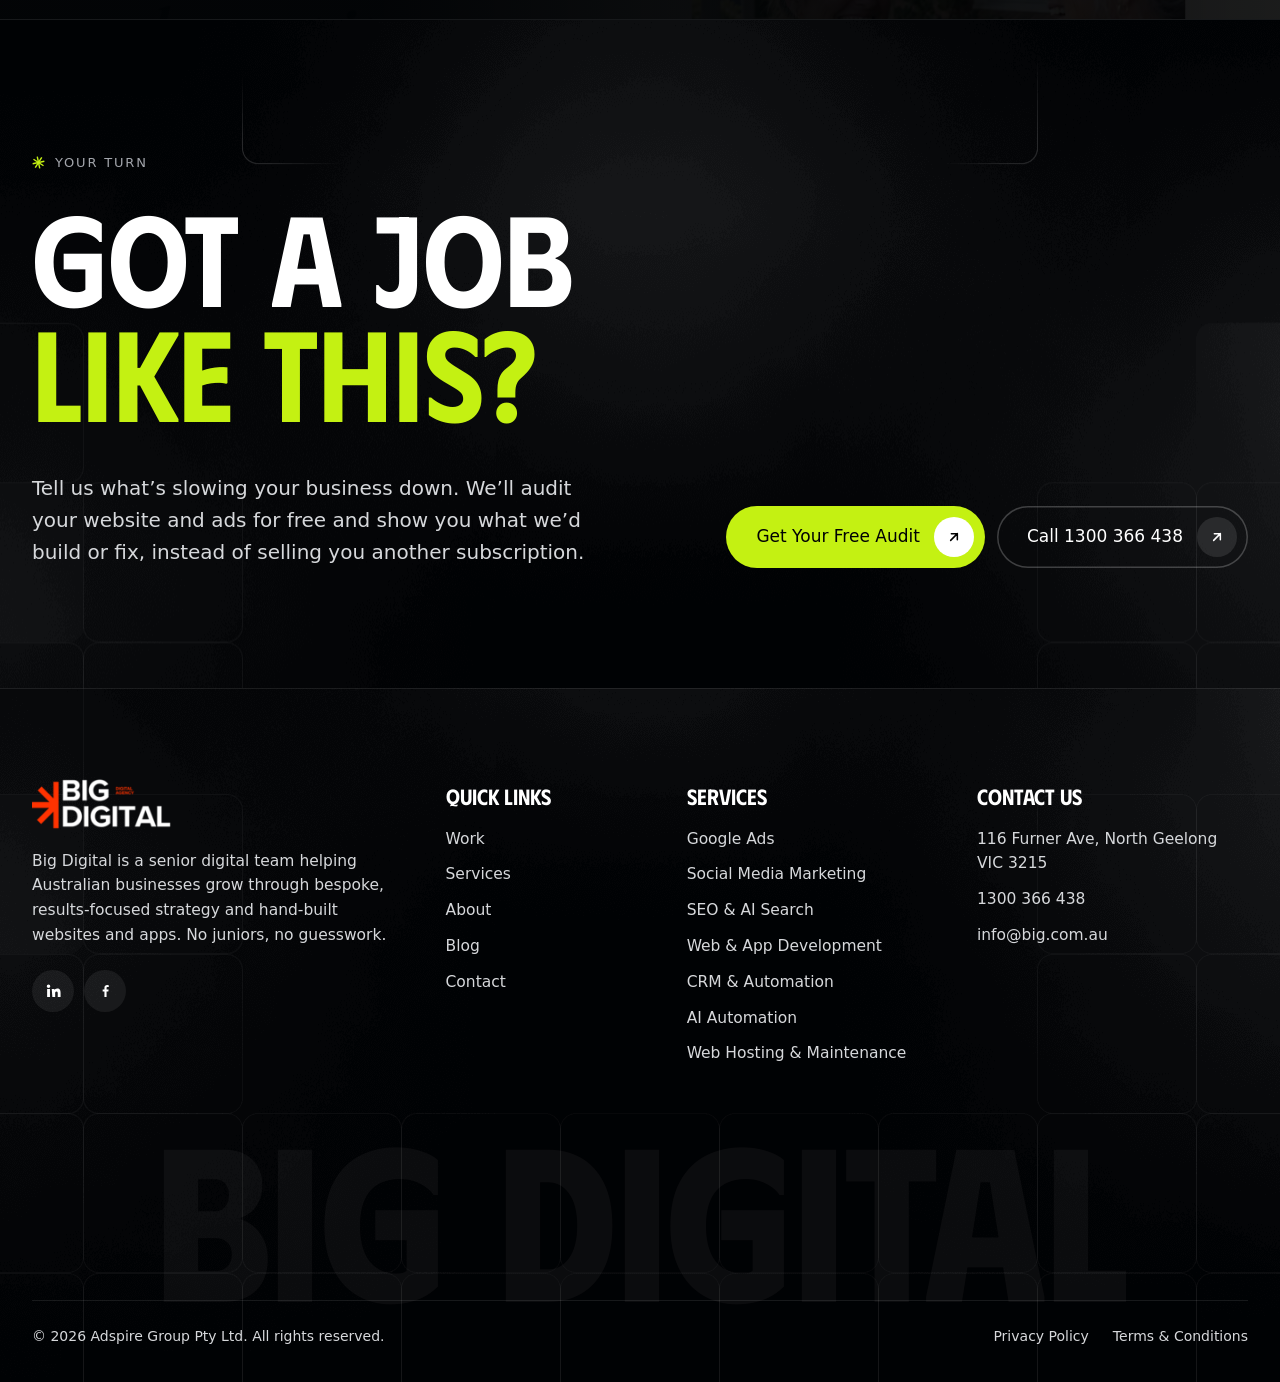
==== commit fcf0ddab: "Add four case studies and a more-sites strip - New case studies: TruckRentals (marketplace), Trash (" ====
--- a/echeck/index.html
+++ b/echeck/index.html
@@ -58,8 +58,8 @@
   <div class="cols rv d2"><div><h4>What we did</h4><ul><li>Process mapping</li><li>UX for the field</li><li>Forms and sign-off</li><li>Training content</li><li>Build</li></ul></div>
   <div><h4>How it’s built</h4><p>Mobile-first web app with an office back end. No app store, no per-seat licence.</p></div><div><h4>See it</h4><a class="btn " href="https://echeck.com.au/" target="_blank" rel="noopener">Visit The Site<span class="ic"><svg viewBox="0 0 24 24" fill="none" stroke="currentColor" stroke-width="2.3" stroke-linecap="round" stroke-linejoin="round"><path d="M7 17 17 7M8 7h9v9"/></svg></span></a></div></div>
 </div></section>
-<a class="next" href="../recycled-metals/"><img src="../img/metals-hero.webp" alt="" loading="lazy">
-<div class="wrap"><div><div class="k">Next case study</div><strong>Recycled Metals</strong></div><span class="ar"><svg viewBox="0 0 24 24" fill="none" stroke="currentColor" stroke-width="2.3" stroke-linecap="round" stroke-linejoin="round"><path d="M7 17 17 7M8 7h9v9"/></svg></span></div></a>
+<a class="next" href="../declutter/"><img src="../img/dec-hero.webp" alt="" loading="lazy">
+<div class="wrap"><div><div class="k">Next case study</div><strong>Declutter</strong></div><span class="ar"><svg viewBox="0 0 24 24" fill="none" stroke="currentColor" stroke-width="2.3" stroke-linecap="round" stroke-linejoin="round"><path d="M7 17 17 7M8 7h9v9"/></svg></span></div></a>
 <section class="cta pat"><div class="wrap">
   <div class="k rv">Your turn</div>
   <h2 class="rv d1">Got a job<br><em>like this?</em></h2>
--- a/assets/site.css
+++ b/assets/site.css
@@ -164,13 +164,34 @@
 .card.hide{display:none}
 @media(max-width:860px){.cards{grid-template-columns:1fr;gap:20px}.card .go{width:42px;height:42px;right:22px;bottom:22px}.card p{padding-right:50px}}
 
+/* more sites strip */
+.more{margin-top:96px;padding-top:56px;border-top:1px solid var(--line)}
+.more-head{display:flex;justify-content:space-between;align-items:flex-end;gap:24px;flex-wrap:wrap}
+.more-head h3{font:600 clamp(30px,3.4vw,50px)/1 var(--display);text-transform:uppercase;margin:16px 0 0;max-width:22ch}
+.more-head h3 em{color:var(--orange)}
+.more-head p{margin:0;color:var(--body-l);max-width:36ch}
+.mgrid{display:grid;grid-template-columns:repeat(3,1fr);gap:18px;margin-top:40px}
+.mt{display:flex;flex-direction:column;background:#fff;border-radius:18px;padding:10px 10px 18px;text-decoration:none;color:var(--ink);position:relative;transition:transform .4s var(--ease),box-shadow .4s var(--ease)}
+.mt:hover{transform:translateY(-5px);box-shadow:0 30px 60px -36px rgba(0,2,4,.35)}
+.mt .mi{border-radius:11px;overflow:hidden;aspect-ratio:16/10;background:#0b0d10}
+.mt .mi img{width:100%;height:100%;object-fit:cover;object-position:top;transition:transform .9s var(--ease)}
+.mt:hover .mi img{transform:scale(1.05)}
+.mt .mx{display:flex;flex-direction:column;gap:4px;margin:16px 58px 0 8px}
+.mt b{font:600 24px/1 var(--display);text-transform:uppercase}
+.mt .mx span{font-size:14.5px;color:var(--body-l);line-height:1.45}
+.mt .go{position:absolute;right:18px;bottom:18px;width:38px;height:38px;border-radius:50%;background:var(--ink);color:#fff;display:grid;place-items:center;transition:transform .4s var(--ease),background .3s,color .3s}
+.mt .go svg{width:15px;height:15px}
+.mt:hover .go{background:var(--lime);color:var(--ink);transform:rotate(45deg)}
+@media(max-width:980px){.mgrid{grid-template-columns:1fr 1fr}}
+@media(max-width:560px){.mgrid{grid-template-columns:1fr}.more{margin-top:64px}}
+
 /* results band */
 .results{position:relative;overflow:hidden;background:#111 center/cover no-repeat}
 .results::before{content:"";position:absolute;inset:0;background:linear-gradient(90deg,rgba(0,2,4,.94) 0%,rgba(0,2,4,.82) 45%,rgba(0,2,4,.55) 100%)}
 .results .wrap{position:relative;display:grid;grid-template-columns:.8fr 2fr;gap:48px;align-items:center;padding-top:110px;padding-bottom:110px}
 .results h2{font:600 clamp(28px,2.6vw,40px)/1.02 var(--display);text-transform:uppercase;margin:0}
 .results .nums{display:grid;grid-template-columns:repeat(4,1fr);gap:36px}
-.results b{display:block;font:600 clamp(48px,4.9vw,82px)/1 var(--display);color:var(--lime);white-space:nowrap}
+.results b{display:block;font:600 clamp(44px,4.4vw,74px)/1 var(--display);color:var(--lime);white-space:nowrap}
 .results .lbl{display:block;color:#eceef0;font-size:16px;margin-top:10px}
 .results small{display:block;grid-column:1/-1;color:#9ea2a8;font-size:13px;margin-top:6px}
 @media(max-width:980px){.results .wrap{grid-template-columns:1fr;padding-top:80px;padding-bottom:80px}.results .nums{grid-template-columns:1fr 1fr;row-gap:34px}}
